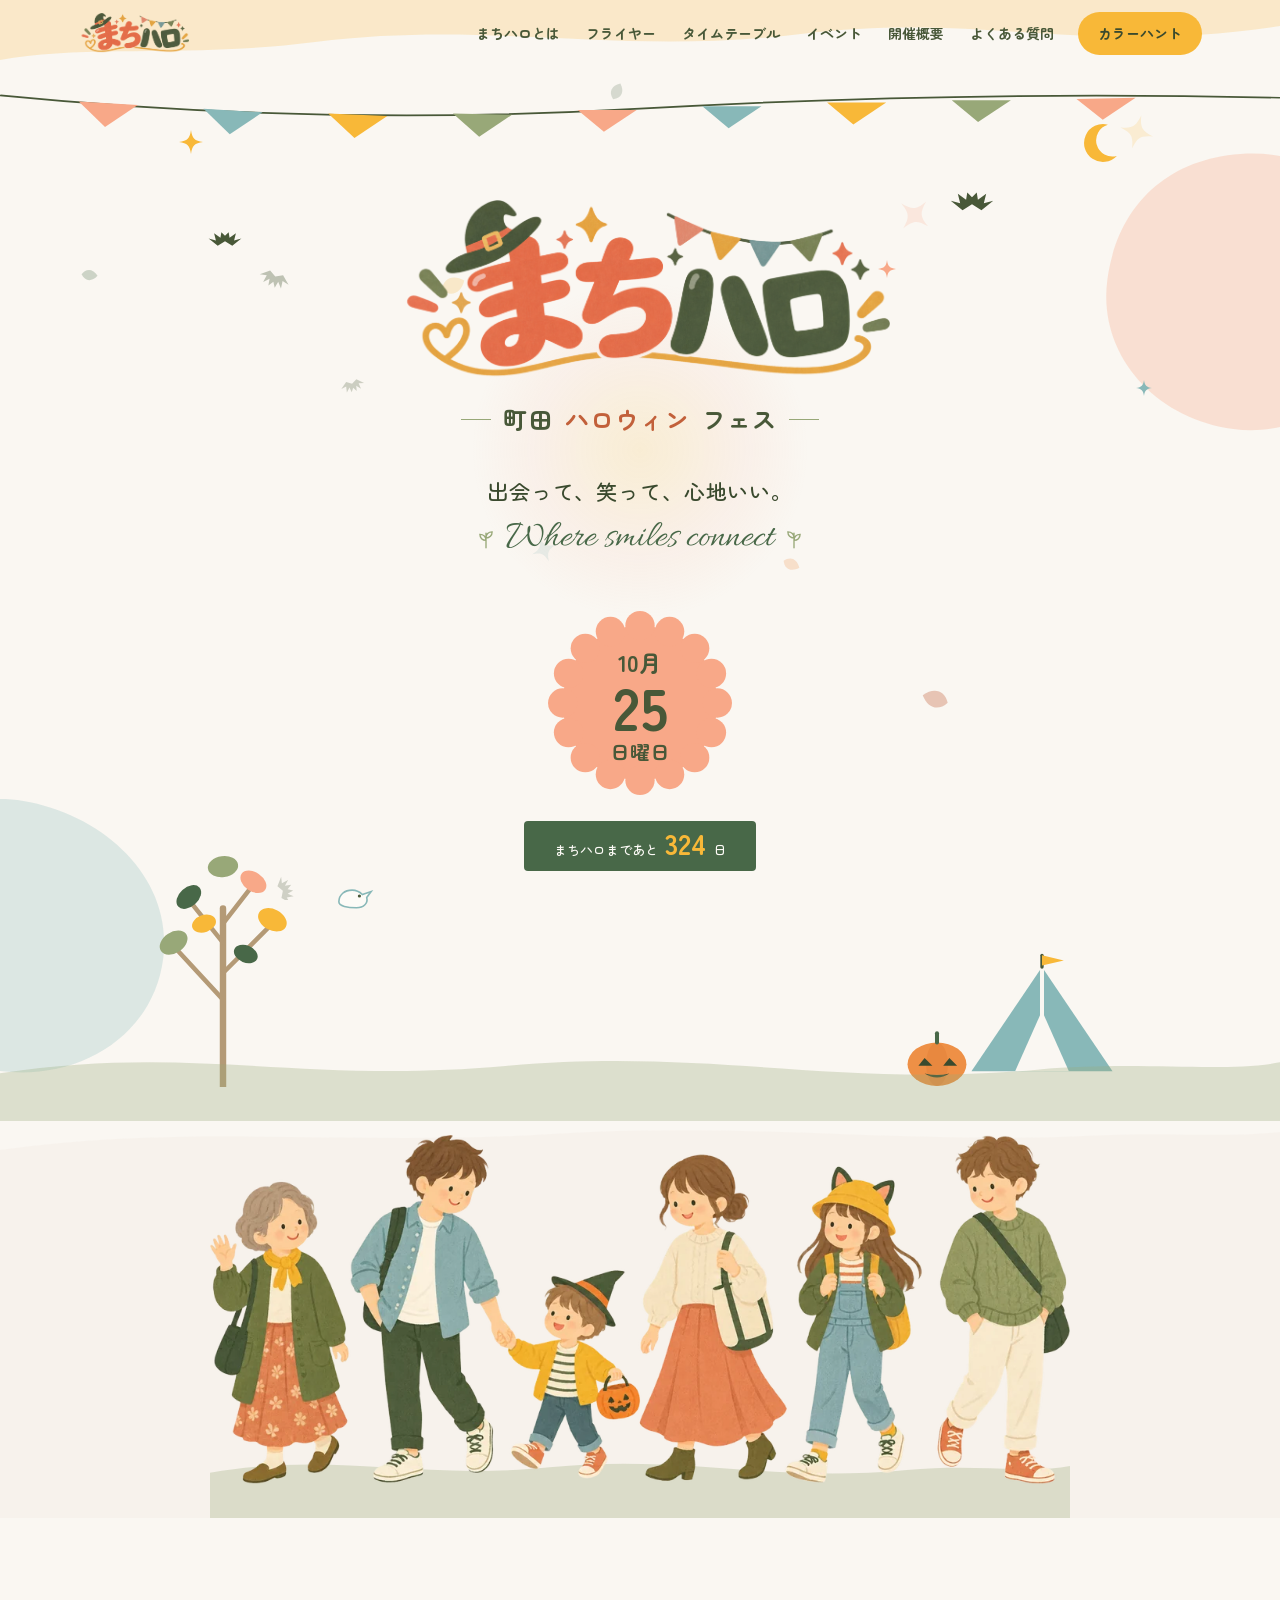
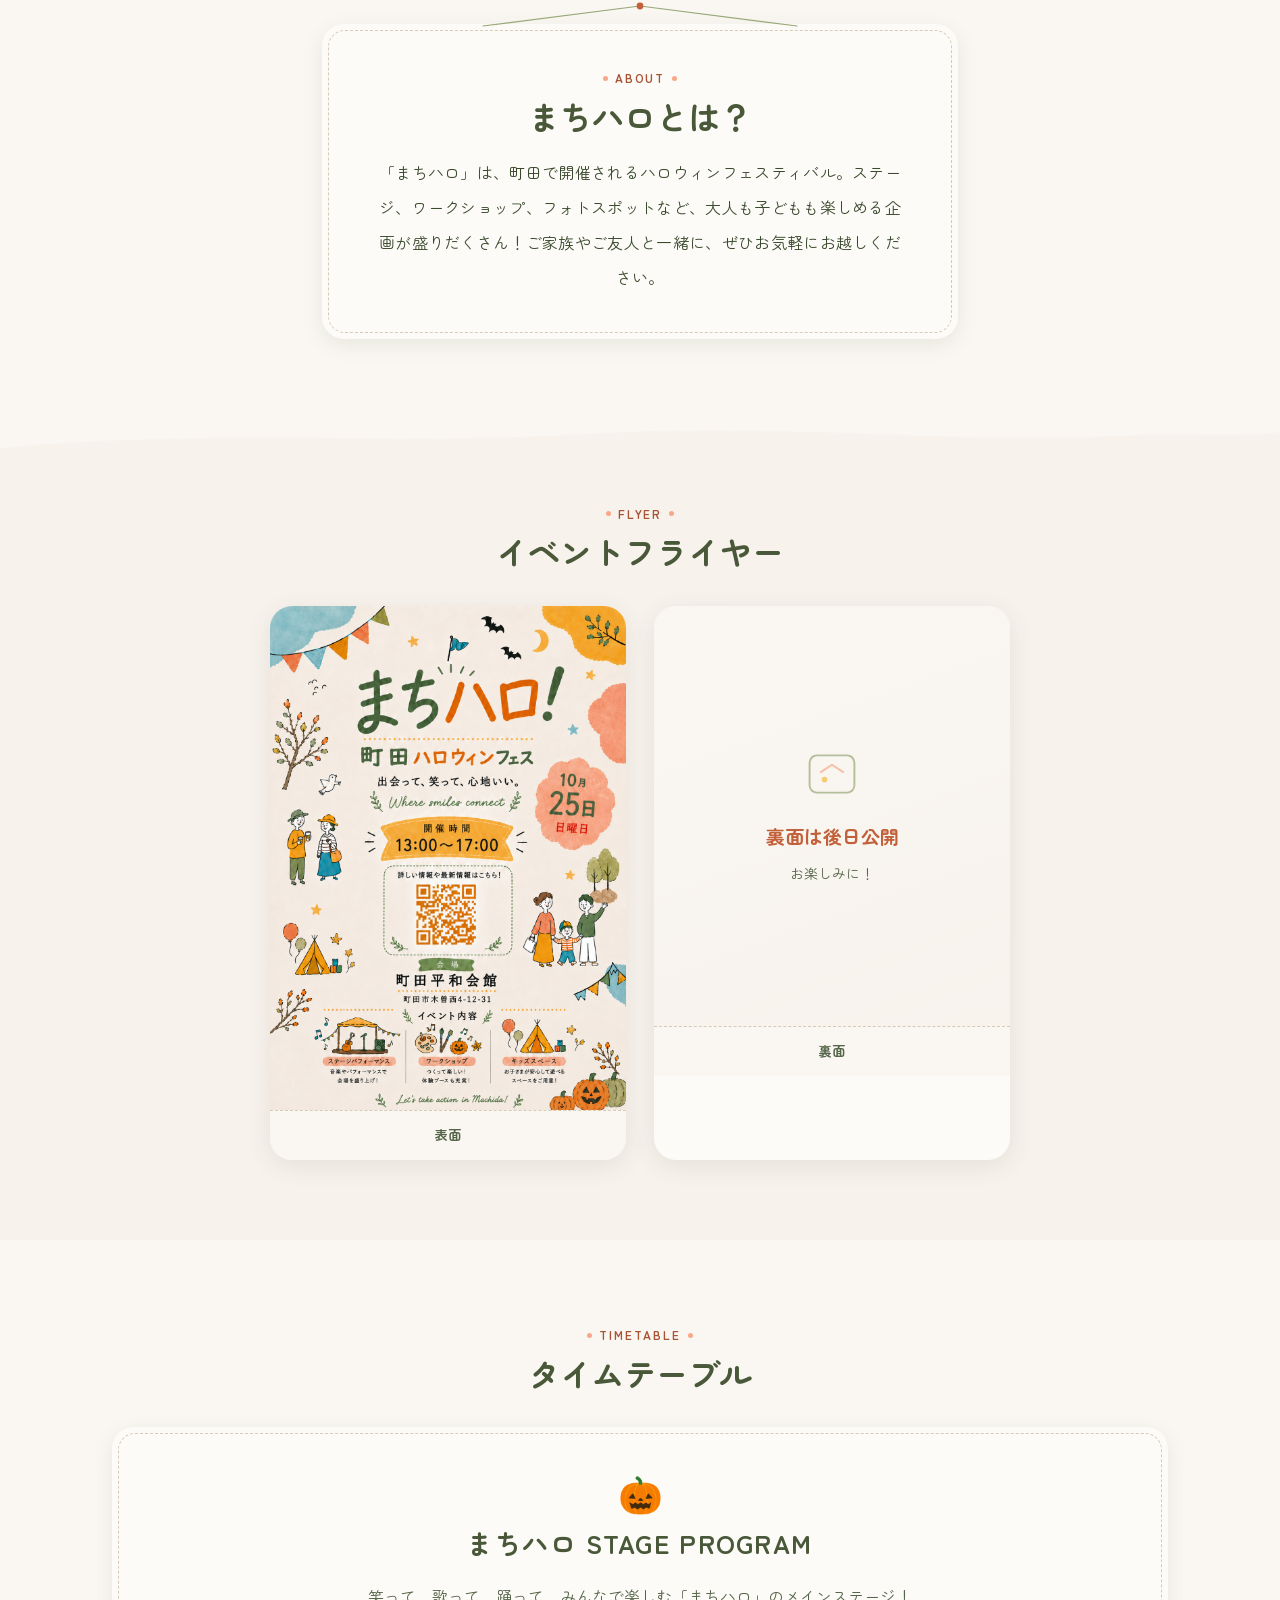
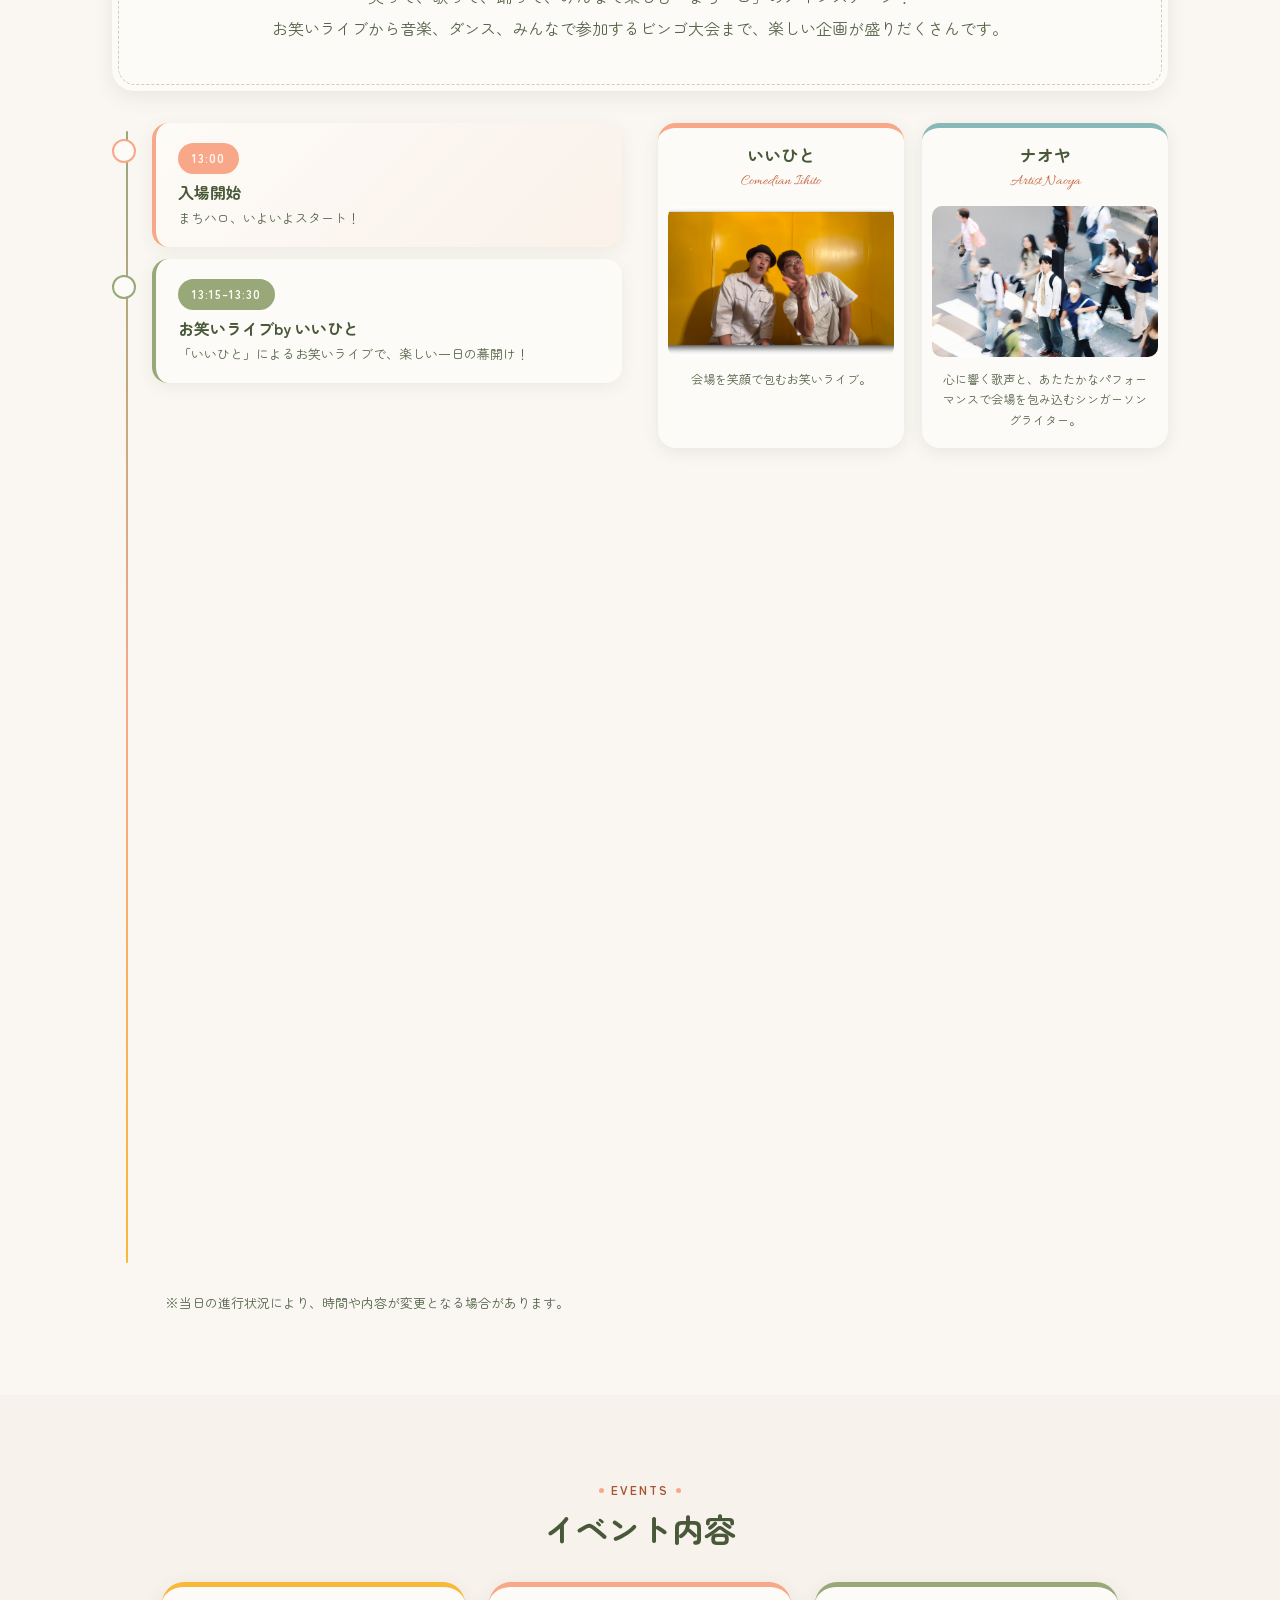
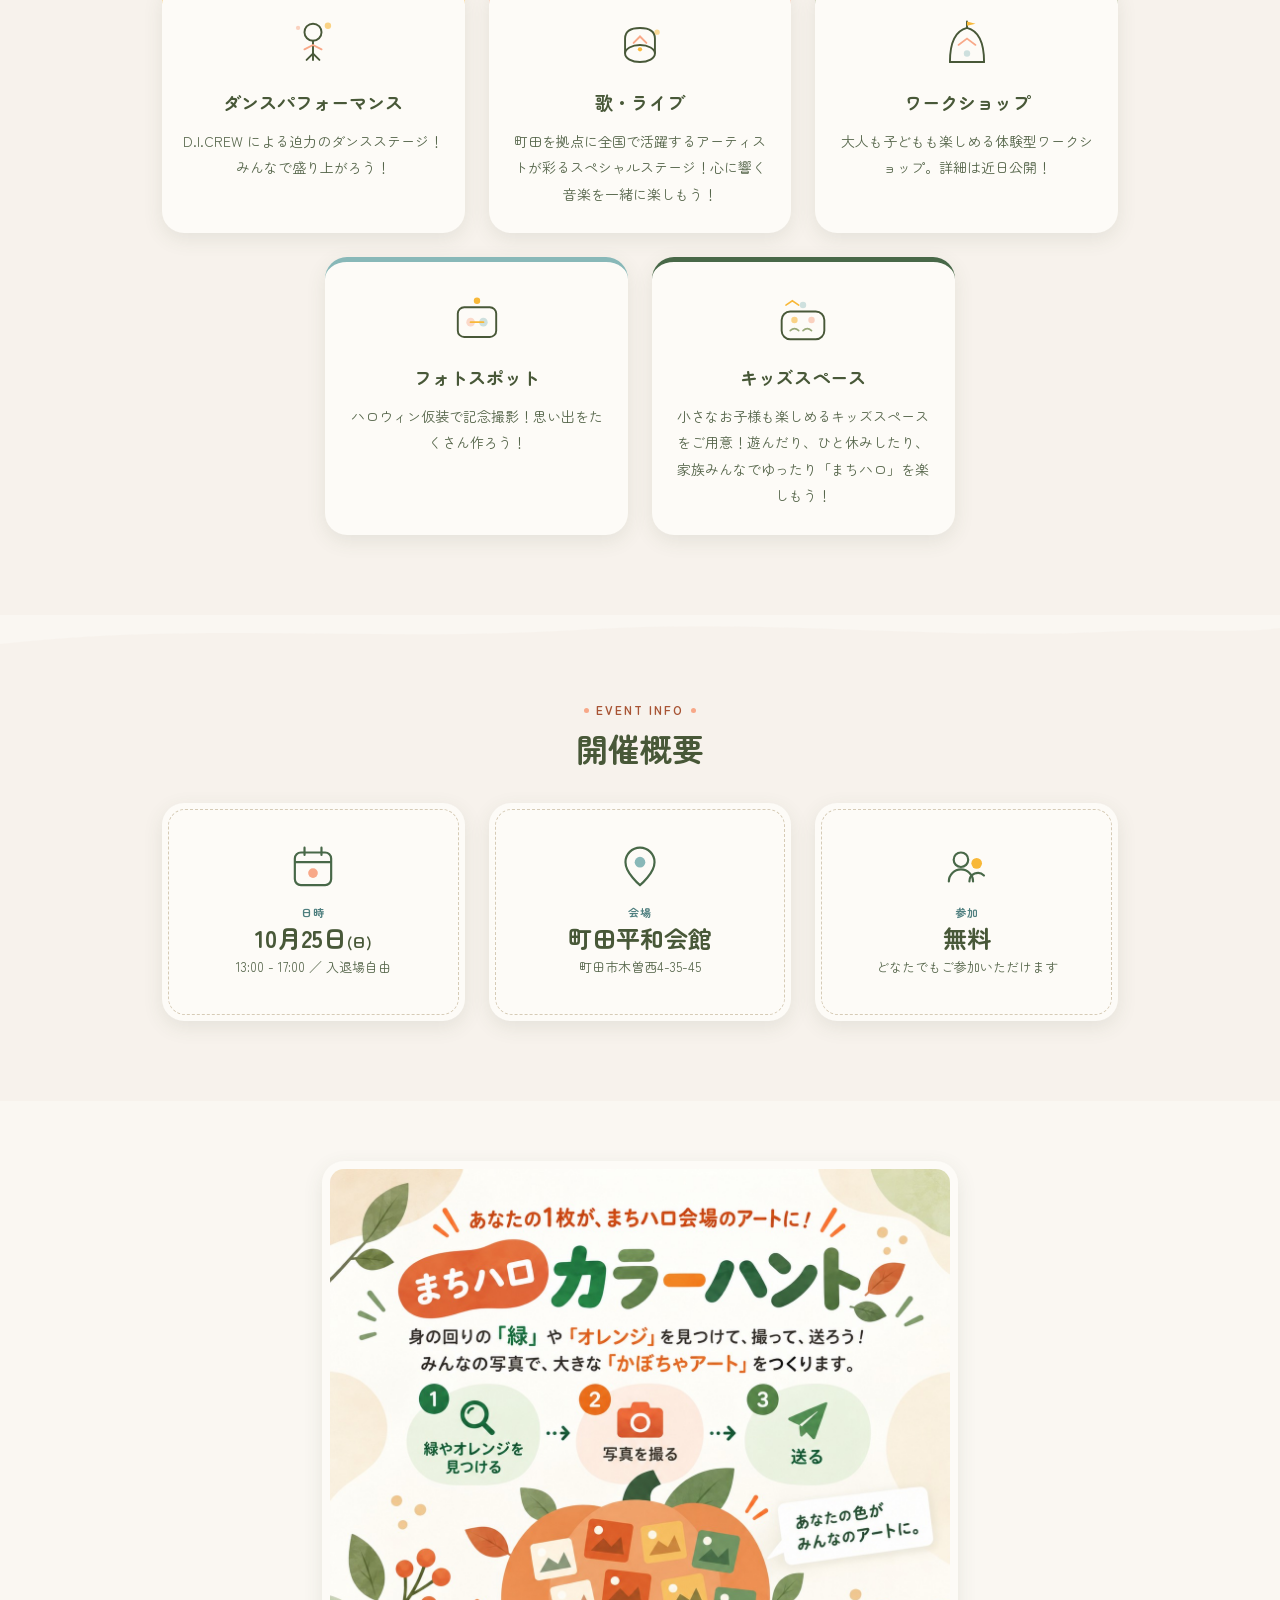
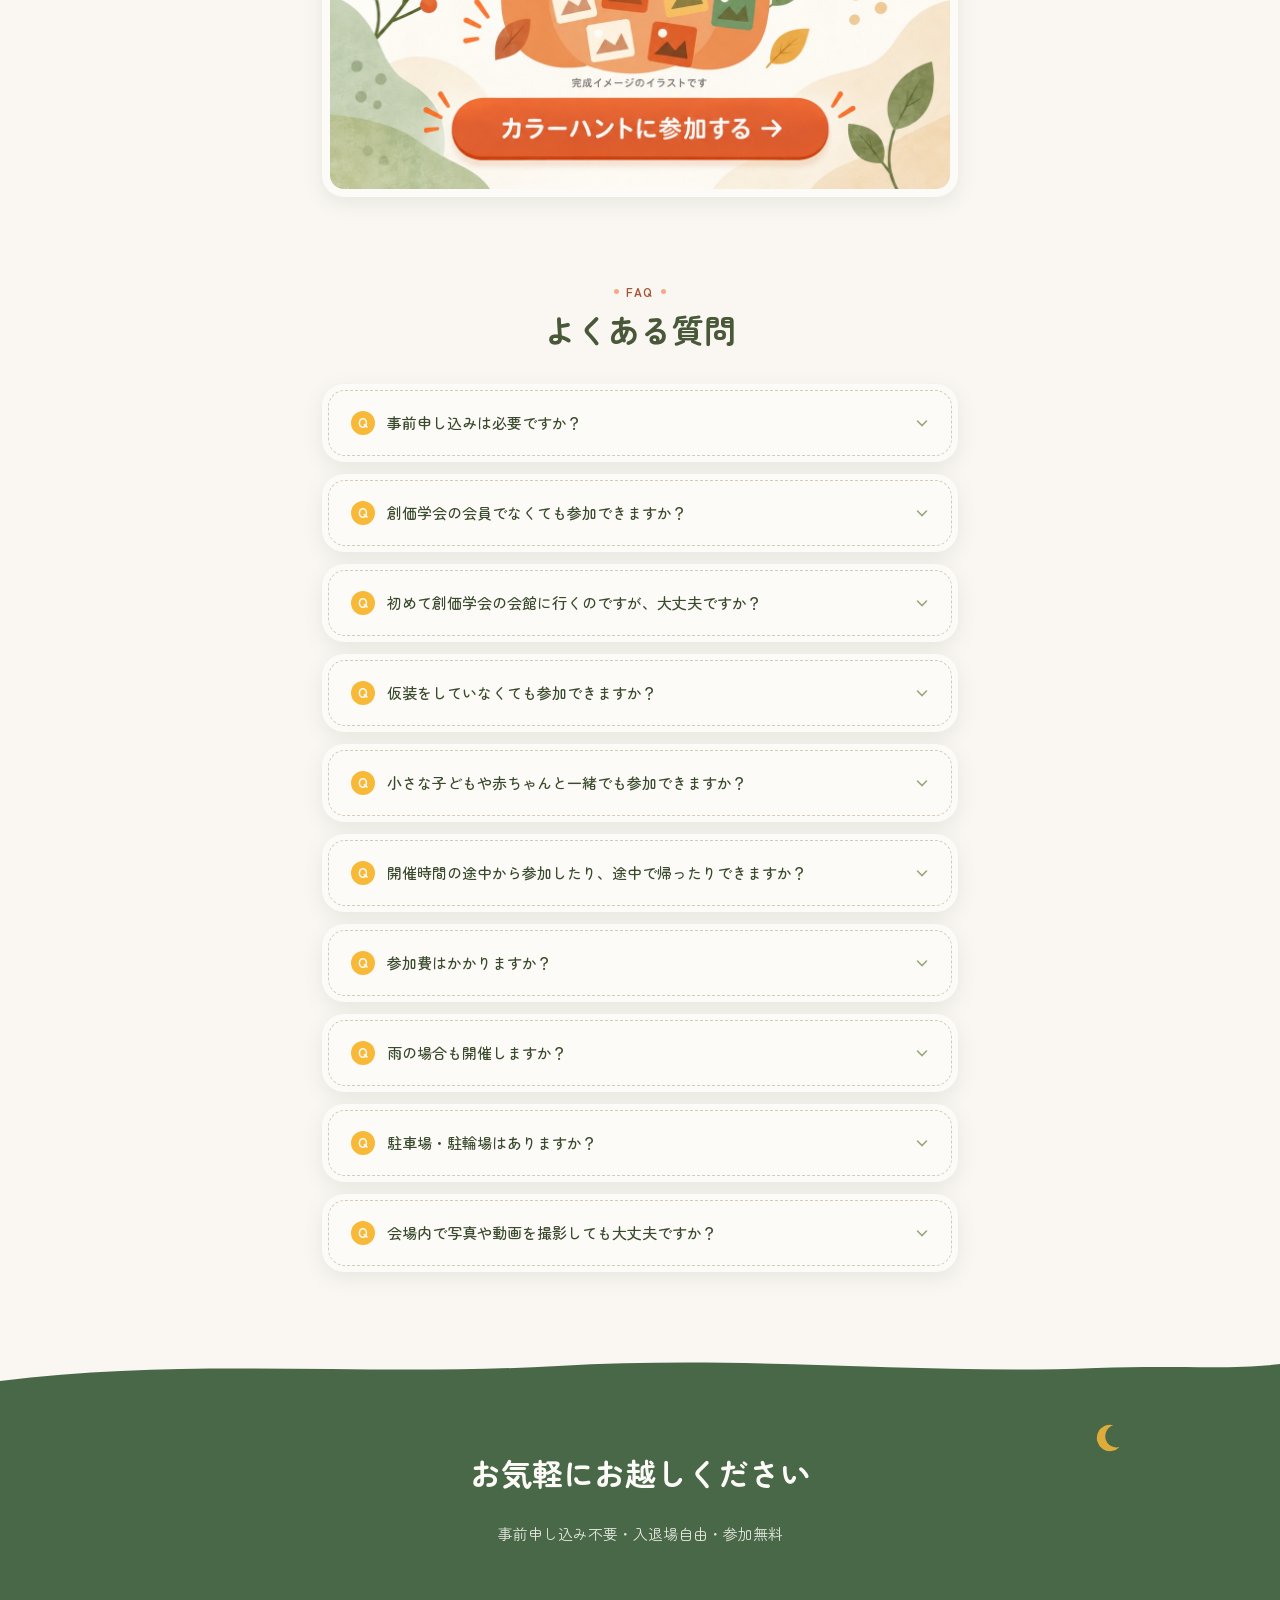
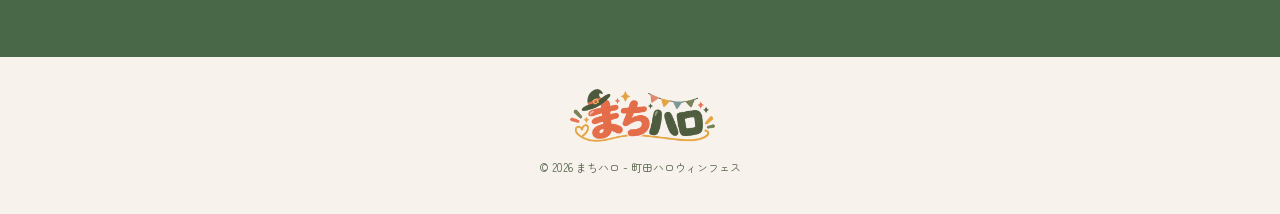
==== index.html @ 783cc2eb "Add files via upload" ====
<!DOCTYPE html>
<html lang="ja">

<head>
    <meta charset="UTF-8">
    <meta name="viewport" content="width=device-width, initial-scale=1.0">
    <title>まちハロ - 町田ハロウィンフェス -</title>
    <meta name="description" content="出会って、笑って、心地いい。Where smiles connect。10月25日(日)開催の町田ハロウィンフェス「まちハロ」公式サイト。">
    <meta name="theme-color" content="#FAF7F2">
    <link rel="preconnect" href="https://fonts.googleapis.com">
    <link rel="preconnect" href="https://fonts.gstatic.com" crossorigin>
    <link href="https://fonts.googleapis.com/css2?family=Zen+Maru+Gothic:wght@400;500;700&family=Allura&display=swap"
        rel="stylesheet">
    <link rel="stylesheet" href="style.css">
</head>

<body class="is-loading">

    <!-- 暖色のにじみ（マウス追従。タッチ端末では非表示） -->
    <div class="bleed" id="bleed" aria-hidden="true"></div>

    <!-- 手描きモチーフが舞う -->
    <canvas id="drift" aria-hidden="true"></canvas>

    <!-- ==================== OPENING ==================== -->
    <div class="opening" id="opening" aria-hidden="true">
        <div class="opening__inner">
            <p class="opening__ja" id="opening-ja">出会って、笑って、心地いい。</p>
            <p class="opening__en" id="opening-en">Where smiles connect</p>
        </div>
    </div>

    <!-- ==================== HEADER ==================== -->
    <header class="header" id="header">
        <div class="header__inner">
            <a href="#hero" class="header__logo" aria-label="まちハロ トップへ">
                <img src="logo.svg" alt="まちハロ" class="header__logo-img" width="1252" height="562">
            </a>

            <nav class="header__nav" id="header-nav" aria-label="メインナビゲーション">
                <a href="#about" class="header__nav-link">まちハロとは</a>
                <a href="#flyer" class="header__nav-link">フライヤー</a>
                <a href="#timetable" class="header__nav-link">タイムテーブル</a>
                <a href="#events" class="header__nav-link">イベント</a>
                <a href="#info" class="header__nav-link">開催概要</a>
                <a href="#faq" class="header__nav-link">よくある質問</a>
                <a href="https://machihalo-color-hunt-2026.netlify.app/" class="header__nav-btn">カラーハント</a>
            </nav>

            <button class="hamburger" id="hamburger" aria-label="メニューを開く" aria-expanded="false"
                aria-controls="header-nav">
                <span></span><span></span><span></span>
            </button>
        </div>
    </header>

    <!-- ==================== HERO ==================== -->
    <section class="hero" id="hero">

        <!-- 有機的な色面 -->
        <svg class="hero__blob hero__blob--top" viewBox="0 0 390 200" preserveAspectRatio="none" aria-hidden="true">
            <path d="M0 0 L390 0 L390 66 C330 96 300 52 244 74 C188 96 150 60 96 82 C58 98 26 84 0 100 Z" fill="#F8B838"
                opacity=".22" />
        </svg>
        <svg class="hero__blob hero__blob--coral" viewBox="0 0 200 200" aria-hidden="true">
            <path d="M104 8 C150 6 190 42 186 92 C182 142 142 176 96 170 C50 164 16 126 22 82 C28 38 58 10 104 8 Z"
                fill="#F8A888" opacity=".30" />
        </svg>
        <svg class="hero__blob hero__blob--blue" viewBox="0 0 220 180" aria-hidden="true">
            <path d="M112 6 C160 14 202 52 196 100 C190 148 144 174 98 168 C52 162 12 124 16 78 C20 32 64 -2 112 6 Z"
                fill="#88B8B8" opacity=".26" />
        </svg>

        <!-- 旗ガーランド -->
        <svg class="hero__bunting" viewBox="0 0 390 46" preserveAspectRatio="none" aria-hidden="true">
            <path d="M0 6 Q98 32 195 17 T390 8" stroke="#485838" stroke-width="1.4" fill="none" />
            <polygon points="24,11 42,14 32,32" fill="#F8A888" />
            <polygon points="62,17 80,20 70,38" fill="#88B8B8" />
            <polygon points="100,21 118,23 108,41" fill="#F8B838" />
            <polygon points="138,21 156,22 146,40" fill="#98A878" />
            <polygon points="176,18 194,18 184,36" fill="#F8A888" />
            <polygon points="214,15 232,15 222,33" fill="#88B8B8" />
            <polygon points="252,12 270,12 260,30" fill="#F8B838" />
            <polygon points="290,10 308,10 298,28" fill="#98A878" />
            <polygon points="328,9 346,8 336,26" fill="#F8A888" />
        </svg>

        <!-- 月・コウモリ・星 -->
        <svg class="deco deco--moon" viewBox="0 0 34 34" aria-hidden="true">
            <path d="M27.23 26.56 A14 14 0 1 1 20.64 3.48 A12 12 0 0 0 27.23 26.56 Z" fill="#F8B838" />
        </svg>
        <svg class="deco deco--bat1" viewBox="0 0 44 20" aria-hidden="true">
            <path d="M22 6 L26 2 L27 8 L34 3 L32 11 L40 9 L30 17 L22 12 L14 17 L4 9 L12 11 L10 3 L17 8 L18 2 Z"
                fill="#485838" />
        </svg>
        <svg class="deco deco--bat2" viewBox="0 0 44 20" aria-hidden="true">
            <path d="M22 6 L26 2 L27 8 L34 3 L32 11 L40 9 L30 17 L22 12 L14 17 L4 9 L12 11 L10 3 L17 8 L18 2 Z"
                fill="#485838" />
        </svg>
        <svg class="deco deco--star1" viewBox="0 0 20 20" aria-hidden="true">
            <path d="M10 0 C11 7 13 9 20 10 C13 11 11 13 10 20 C9 13 7 11 0 10 C7 9 9 7 10 0 Z" fill="#F8B838" />
        </svg>
        <svg class="deco deco--star2" viewBox="0 0 20 20" aria-hidden="true">
            <path d="M10 0 C11 7 13 9 20 10 C13 11 11 13 10 20 C9 13 7 11 0 10 C7 9 9 7 10 0 Z" fill="#F8A888" />
        </svg>
        <svg class="deco deco--star3" viewBox="0 0 20 20" aria-hidden="true">
            <path d="M10 0 C11 7 13 9 20 10 C13 11 11 13 10 20 C9 13 7 11 0 10 C7 9 9 7 10 0 Z" fill="#88B8B8" />
        </svg>

        <!-- 中央のコンテンツ -->
        <div class="hero__content">
            <h1 class="hero__logo">
                <img src="logo.svg" alt="まちハロ" width="1252" height="562">
            </h1>
            <p class="hero__sub"><span class="rule"></span>町田<em>ハロウィン</em>フェス<span class="rule"></span></p>

            <p class="hero__copy">出会って、笑って、心地いい。</p>
            <p class="hero__copy-en">
                <svg class="sprig sprig--l" viewBox="0 0 16 18" aria-hidden="true">
                    <path d="M8 17 L8 5 M8 11 C5 11 3 9 3 6 C6 6 8 8 8 11 Z M8 9 C11 9 13 7 13 4 C10 4 8 6 8 9 Z"
                        stroke="#98A878" stroke-width="1.1" fill="none" stroke-linecap="round" />
                </svg>
                <span>Where smiles connect</span>
                <svg class="sprig sprig--r" viewBox="0 0 16 18" aria-hidden="true">
                    <path d="M8 17 L8 5 M8 11 C11 11 13 9 13 6 C10 6 8 8 8 11 Z M8 9 C5 9 3 7 3 4 C6 4 8 6 8 9 Z"
                        stroke="#98A878" stroke-width="1.1" fill="none" stroke-linecap="round" />
                </svg>
            </p>

            <!-- スカラップの日付バッジ -->
            <div class="datebadge">
                <svg viewBox="0 0 150 150" role="img" aria-label="10月25日 日曜日">
                    <g fill="#F8A888">
                        <circle cx="75" cy="75" r="58" />
                        <circle cx="133.0" cy="75.0" r="11" />
                        <circle cx="128.6" cy="97.2" r="11" />
                        <circle cx="116.0" cy="116.0" r="11" />
                        <circle cx="97.2" cy="128.6" r="11" />
                        <circle cx="75.0" cy="133.0" r="11" />
                        <circle cx="52.8" cy="128.6" r="11" />
                        <circle cx="34.0" cy="116.0" r="11" />
                        <circle cx="21.4" cy="97.2" r="11" />
                        <circle cx="17.0" cy="75.0" r="11" />
                        <circle cx="21.4" cy="52.8" r="11" />
                        <circle cx="34.0" cy="34.0" r="11" />
                        <circle cx="52.8" cy="21.4" r="11" />
                        <circle cx="75.0" cy="17.0" r="11" />
                        <circle cx="97.2" cy="21.4" r="11" />
                        <circle cx="116.0" cy="34.0" r="11" />
                        <circle cx="128.6" cy="52.8" r="11" />
                    </g>
                    <text x="75" y="52" text-anchor="middle" class="db-m">10月</text>
                    <text x="75" y="96" text-anchor="middle" class="db-d">25</text>
                    <text x="75" y="118" text-anchor="middle" class="db-w">日曜日</text>
                </svg>
            </div>

            <p class="countdown">
                <span>まちハロまであと</span>
                <strong id="cd-days">--</strong>
                <span>日</span>
            </p>
        </div>

        <!-- 足元のシーン -->
        <svg class="scene scene--tree" viewBox="0 0 100 150" aria-hidden="true">
            <path d="M50 150 L50 56" stroke="#B49A76" stroke-width="3.4" fill="none" stroke-linecap="round" />
            <path d="M50 104 L26 78 M50 90 L74 66 M50 74 L34 54 M50 64 L64 46" stroke="#B49A76" stroke-width="2.4"
                fill="none" stroke-linecap="round" />
            <ellipse cx="24" cy="74" rx="8" ry="5.5" fill="#98A878" transform="rotate(-34 24 74)" />
            <ellipse cx="76" cy="62" rx="8" ry="5.5" fill="#F8B838" transform="rotate(28 76 62)" />
            <ellipse cx="32" cy="50" rx="7.5" ry="5" fill="#486848" transform="rotate(-42 32 50)" />
            <ellipse cx="66" cy="42" rx="7.5" ry="5" fill="#F8A888" transform="rotate(34 66 42)" />
            <ellipse cx="50" cy="34" rx="8" ry="5.5" fill="#98A878" transform="rotate(-8 50 34)" />
            <ellipse cx="40" cy="64" rx="6.5" ry="4.5" fill="#F8B838" transform="rotate(-20 40 64)" />
            <ellipse cx="62" cy="80" rx="6.5" ry="4.5" fill="#486848" transform="rotate(22 62 80)" />
        </svg>
        <svg class="scene scene--tent" viewBox="0 0 100 80" aria-hidden="true">
            <path d="M50 10 L92 72 L8 72 Z" fill="#88B8B8" />
            <path d="M50 10 L50 72" stroke="#FAF7F2" stroke-width="2.4" />
            <path d="M50 36 L66 72 L34 72 Z" fill="#FAF7F2" />
            <path d="M50 10 L50 3" stroke="#485838" stroke-width="2" stroke-linecap="round" />
            <path d="M50 3 L63 6 L50 9 Z" fill="#F8B838" />
        </svg>
        <svg class="scene scene--pumpkin" viewBox="0 0 46 40" aria-hidden="true">
            <ellipse cx="23" cy="24" rx="19" ry="14" fill="#EE9046" />
            <ellipse cx="23" cy="24" rx="7" ry="14" fill="#E07F35" opacity=".45" />
            <path d="M23 10 v-6" stroke="#486848" stroke-width="2.6" stroke-linecap="round" />
            <path d="M15 20 l5 5 -9 0 Z" fill="#3A4A2E" />
            <path d="M31 20 l5 5 -9 0 Z" fill="#3A4A2E" />
            <path d="M15 30 q8 5 16 0 q-8 2 -16 0 Z" fill="#3A4A2E" />
        </svg>
        <svg class="scene scene--bird" viewBox="0 0 30 20" aria-hidden="true">
            <path d="M4 14 c0-5 4-8 9-8 c3 0 5 1 7 3 l6-2 -3 4 c1 4 -2 7 -7 7 c-6 0 -12 -1 -12 -4 Z" fill="#FDFBF7"
                stroke="#88B8B8" stroke-width="1.1" />
            <circle cx="18" cy="10" r="1.1" fill="#485838" />
        </svg>
        <svg class="ground" viewBox="0 0 390 60" preserveAspectRatio="none" aria-hidden="true">
            <path d="M0 34 C58 18 92 40 154 30 C216 20 254 42 316 32 C348 27 372 34 390 28 L390 60 L0 60 Z"
                fill="#98A878" opacity=".30" />
        </svg>
    </section>

    <!-- ==================== 人物イラストの帯 ==================== -->
    <div class="people">
        <svg class="people__edge" viewBox="0 0 390 30" preserveAspectRatio="none" aria-hidden="true">
            <path d="M0 30 C56 4 108 26 168 14 C228 2 276 24 330 16 C356 12 374 18 390 12 L390 0 L0 0 Z"
                fill="#FAF7F2" />
        </svg>
        <div class="people__inner">
            <svg class="people__ground" viewBox="0 0 390 60" preserveAspectRatio="none" aria-hidden="true">
                <path d="M0 26 C58 10 92 32 154 22 C216 12 254 34 316 24 C348 19 372 27 390 21 L390 60 L0 60 Z"
                    fill="#98A878" opacity=".30" />
            </svg>
            <img class="people__img" src="assets/people-1100.webp"
                srcset="assets/people-560.webp 560w, assets/people-760.webp 760w, assets/people-1100.webp 1100w"
                sizes="(min-width: 1024px) 860px, 100vw" alt="まちハロに集まる人たち" width="1717" height="698">
        </div>
    </div>

    <!-- ==================== ABOUT ==================== -->
    <section class="section about" id="about">
        <div class="wrap wrap--narrow">
            <svg class="tie" viewBox="0 0 330 26" aria-hidden="true">
                <path d="M8 24 L165 4 L322 24" stroke="#98A878" stroke-width="1.2" fill="none" stroke-linecap="round" />
                <circle cx="165" cy="4" r="3.4" fill="#C2603A" />
            </svg>
            <div class="fuda reveal">
                <div class="fuda__in fuda__in--center">
                    <p class="eyebrow"><i></i>ABOUT<i></i></p>
                    <h2 class="sec-title">まちハロとは？</h2>
                    <p class="about__text">
                        「まちハロ」は、町田で開催されるハロウィンフェスティバル。ステージ、ワークショップ、フォトスポットなど、大人も子どもも楽しめる企画が盛りだくさん！ご家族やご友人と一緒に、ぜひお気軽にお越しください。
                    </p>
                </div>
            </div>
        </div>
    </section>

    <!-- ==================== FLYER ==================== -->
    <section class="section flyer" id="flyer">
        <svg class="edge" viewBox="0 0 390 30" preserveAspectRatio="none" aria-hidden="true">
            <path d="M0 30 C64 10 118 28 178 16 C238 4 288 26 340 18 C362 14 378 20 390 14 L390 0 L0 0 Z"
                fill="#FAF7F2" />
        </svg>
        <div class="wrap">
            <div class="sec-head reveal">
                <p class="eyebrow"><i></i>FLYER<i></i></p>
                <h2 class="sec-title">イベントフライヤー</h2>
            </div>

            <div class="flyer-grid">
                <div class="flyer-card reveal" style="--delay:0s" id="flyer-front-card">
                    <img src="assets/flyer-front.JPG" alt="まちハロ フライヤー 表面" width="768" height="1024" loading="lazy">
                    <p class="flyer-label">表面</p>
                </div>
                <div class="flyer-card flyer-card--soon reveal" style="--delay:.12s">
                    <div class="flyer-coming-soon">
                        <svg viewBox="0 0 60 60" aria-hidden="true" class="flyer-coming-icon">
                            <rect x="6" y="10" width="48" height="40" rx="8" fill="none" stroke="var(--sage)"
                                stroke-width="2" />
                            <path d="M18 28 L30 20 L42 28" fill="none" stroke="var(--coral)" stroke-width="2"
                                stroke-linecap="round" stroke-linejoin="round" />
                            <circle cx="22" cy="36" r="3" fill="var(--yellow)" />
                        </svg>
                        <p class="flyer-coming-title">裏面は後日公開</p>
                        <p class="flyer-coming-sub">お楽しみに！</p>
                    </div>
                    <p class="flyer-label">裏面</p>
                </div>
            </div>
        </div>
    </section>

    <!-- ==================== TIMETABLE ==================== -->
    <section class="section timetable" id="timetable">
        <div class="wrap">
            <div class="sec-head reveal">
                <p class="eyebrow"><i></i>TIMETABLE<i></i></p>
                <h2 class="sec-title">タイムテーブル</h2>
            </div>

            <!-- ステージプログラム紹介 -->
            <div class="tt-intro reveal">
                <div class="tt-intro__inner">
                    <p class="tt-intro__emoji">🎃</p>
                    <p class="tt-intro__title">まちハロ STAGE PROGRAM</p>
                    <p class="tt-intro__desc">笑って、歌って、踊って、みんなで楽しむ「まちハロ」のメインステージ！<br>お笑いライブから音楽、ダンス、みんなで参加するビンゴ大会まで、楽しい企画が盛りだくさんです。</p>
                </div>
            </div>

            <!-- 2カラム: タイムライン + アーティストカード -->
            <div class="tt-layout">

                <!-- 左: タイムライン -->
                <div class="tt-left">
                    <div class="tt-timeline">

                        <div class="tt-item tt-item--accent reveal" style="--delay:0s">
                            <div class="tt-dot" aria-hidden="true"></div>
                            <div class="tt-card">
                                <span class="tt-time">13:00</span>
                                <h3 class="tt-name">入場開始</h3>
                                <p class="tt-desc">まちハロ、いよいよスタート！</p>
                            </div>
                        </div>

                        <div class="tt-item reveal" style="--delay:.06s">
                            <div class="tt-dot" aria-hidden="true"></div>
                            <div class="tt-card">
                                <span class="tt-time">13:15–13:30</span>
                                <h3 class="tt-name">お笑いライブ<br class="sp-only">by いいひと</h3>
                                <p class="tt-desc">「いいひと」によるお笑いライブで、楽しい一日の幕開け！</p>
                            </div>
                        </div>

                        <div class="tt-item reveal" style="--delay:.12s">
                            <div class="tt-dot" aria-hidden="true"></div>
                            <div class="tt-card">
                                <span class="tt-time">13:30–13:50</span>
                                <h3 class="tt-name">ライブパフォーマンス<br class="sp-only">by ナオヤ</h3>
                                <p class="tt-desc">町田で活動するアーティスト・ナオヤによるライブパフォーマンスをお楽しみください。</p>
                            </div>
                        </div>

                        <div class="tt-item tt-item--highlight reveal" style="--delay:.18s">
                            <div class="tt-dot" aria-hidden="true"></div>
                            <div class="tt-card">
                                <span class="tt-time">13:50–14:30</span>
                                <h3 class="tt-name">ハロウィン交流ビンゴ大会</h3>
                                <p class="tt-desc">みんなで参加して楽しめる交流ビンゴ！<br>初めて会った人とも、自然と笑顔になれる参加型企画です。</p>
                            </div>
                        </div>

                        <div class="tt-item tt-item--break reveal" style="--delay:.24s">
                            <div class="tt-dot" aria-hidden="true"></div>
                            <div class="tt-card">
                                <span class="tt-time">14:30–15:00</span>
                                <h3 class="tt-name">（休憩）</h3>
                            </div>
                        </div>

                        <div class="tt-item reveal" style="--delay:.30s">
                            <div class="tt-dot" aria-hidden="true"></div>
                            <div class="tt-card">
                                <span class="tt-time">15:00–15:20</span>
                                <h3 class="tt-name">ダンスパフォーマンス<br class="sp-only">by 創価大学 D.I.CREW</h3>
                                <p class="tt-desc">創価大学のダンスチーム「D.I.CREW」が登場！<br>迫力あるダンスパフォーマンスで会場を盛り上げます。</p>
                            </div>
                        </div>

                        <div class="tt-item tt-item--highlight reveal" style="--delay:.36s">
                            <div class="tt-dot" aria-hidden="true"></div>
                            <div class="tt-card">
                                <span class="tt-time">15:30–16:15</span>
                                <h3 class="tt-name">ライブパフォーマンス＆トークライブ<br class="sp-only">by UUMI</h3>
                                <p class="tt-desc">町田を拠点に全国で活躍するアーティスト・宇海によるライブ＆トーク。<br>歌とことばを通して、心がつながるひとときをお届けします。</p>
                            </div>
                        </div>

                        <div class="tt-item tt-item--accent reveal" style="--delay:.42s">
                            <div class="tt-dot" aria-hidden="true"></div>
                            <div class="tt-card">
                                <span class="tt-time">16:15–16:30</span>
                                <h3 class="tt-name">フィナーレ</h3>
                            </div>
                        </div>

                    </div>

                    <p class="tt-note reveal" style="--delay:.48s">※当日の進行状況により、時間や内容が変更となる場合があります。</p>
                </div>

                <!-- 右: アーティストカード 2×2 -->
                <div class="tt-right">
                    <div class="tt-artists">

                        <div class="tt-artist-card tt-artist-card--coral reveal" style="--delay:.1s">
                            <div class="tt-artist-header">
                                <h4 class="tt-artist-name">いいひと</h4>
                                <span class="tt-artist-en">Comedian Iihito</span>
                            </div>
                            <div class="tt-artist-img">
                                <img src="いいひと.jpeg" alt="いいひと" loading="lazy" width="600" height="400">
                            </div>
                            <p class="tt-artist-desc">会場を笑顔で包むお笑いライブ。</p>
                        </div>

                        <div class="tt-artist-card tt-artist-card--blue reveal" style="--delay:.2s">
                            <div class="tt-artist-header">
                                <h4 class="tt-artist-name">ナオヤ</h4>
                                <span class="tt-artist-en">Artist Naoya</span>
                            </div>
                            <div class="tt-artist-img">
                                <img src="ナオヤ.jpeg" alt="ナオヤ" loading="lazy" width="600" height="400">
                            </div>
                            <p class="tt-artist-desc">心に響く歌声と、あたたかなパフォーマンスで会場を包み込むシンガーソングライター。</p>
                        </div>

                        <div class="tt-artist-card tt-artist-card--green reveal" style="--delay:.3s">
                            <div class="tt-artist-header">
                                <h4 class="tt-artist-name">創価大学 D.I.CREW</h4>
                                <span class="tt-artist-en">Dance Team D.I.CREW</span>
                            </div>
                            <div class="tt-artist-img">
                                <img src="DICREW.jpeg" alt="創価大学 D.I.CREW" loading="lazy" width="600" height="400">
                            </div>
                            <p class="tt-artist-desc">迫力のダンスパフォーマンスで会場を盛り上げる。</p>
                        </div>

                        <div class="tt-artist-card tt-artist-card--yellow reveal" style="--delay:.4s">
                            <div class="tt-artist-header">
                                <h4 class="tt-artist-name">UUMI</h4>
                                <span class="tt-artist-en">Artist UUMI</span>
                            </div>
                            <div class="tt-artist-img">
                                <img src="UUMI.jpeg" alt="UUMI（宇海）" loading="lazy" width="600" height="400">
                            </div>
                            <p class="tt-artist-desc">町田を拠点に全国で活躍するアーティスト。透明感ある歌声で会場を優しく包む。</p>
                        </div>

                    </div>
                </div>

            </div>
        </div>
    </section>

    <!-- ==================== EVENTS ==================== -->
    <section class="section events" id="events">
        <div class="wrap">
            <div class="sec-head reveal">
                <p class="eyebrow"><i></i>EVENTS<i></i></p>
                <h2 class="sec-title">イベント内容</h2>
            </div>

            <div class="events-grid">
                <div class="event-card reveal" style="--delay:0s">
                    <div class="event-svg">
                        <svg viewBox="0 0 60 60" aria-hidden="true">
                            <circle cx="30" cy="18" r="8" fill="none" stroke="var(--green)" stroke-width="1.8" />
                            <path d="M30 26 V44" stroke="var(--green)" stroke-width="1.8" stroke-linecap="round" />
                            <path d="M22 34 L30 30 L38 34" stroke="var(--coral)" stroke-width="1.8" fill="none"
                                stroke-linecap="round" />
                            <path d="M24 44 L30 38 L36 44" stroke="var(--green)" stroke-width="1.8" fill="none"
                                stroke-linecap="round" />
                            <circle cx="44" cy="12" r="3" fill="var(--yellow)" opacity=".6" />
                            <circle cx="16" cy="14" r="2" fill="var(--coral)" opacity=".5" />
                        </svg>
                    </div>
                    <h3>ダンスパフォーマンス</h3>
                    <p class="event-desc">D.I.CREW による迫力のダンスステージ！みんなで盛り上がろう！</p>
                </div>

                <div class="event-card reveal" style="--delay:.1s">
                    <div class="event-svg">
                        <svg viewBox="0 0 60 60" aria-hidden="true">
                            <ellipse cx="30" cy="38" rx="14" ry="8" fill="none" stroke="var(--green)"
                                stroke-width="1.8" />
                            <path d="M16 38 V24 Q16 14 30 14 Q44 14 44 24 V38" fill="none" stroke="var(--green)"
                                stroke-width="1.8" />
                            <path d="M24 28 L30 22 L36 28" fill="none" stroke="var(--coral)" stroke-width="1.8"
                                stroke-linecap="round" />
                            <circle cx="30" cy="34" r="2" fill="var(--yellow)" />
                            <circle cx="46" cy="18" r="2.5" fill="var(--yellow)" opacity=".5" />
                        </svg>
                    </div>
                    <h3>歌・ライブ</h3>
                    <p class="event-desc">町田を拠点に全国で活躍するアーティストが彩るスペシャルステージ！心に響く音楽を一緒に楽しもう！</p>
                </div>

                <div class="event-card reveal" style="--delay:.2s">
                    <div class="event-svg">
                        <svg viewBox="0 0 60 60" aria-hidden="true">
                            <path d="M14 46 Q14 18 30 14 Q46 18 46 46" fill="none" stroke="var(--green)"
                                stroke-width="1.8" stroke-linecap="round" />
                            <path d="M14 46 L46 46" stroke="var(--green)" stroke-width="1.8" stroke-linecap="round" />
                            <path d="M30 14 L30 8" stroke="var(--green)" stroke-width="1.8" stroke-linecap="round" />
                            <path d="M30 8 L38 10 L30 12 Z" fill="var(--yellow)" />
                            <path d="M22 30 L30 24 L38 30" fill="none" stroke="var(--coral)" stroke-width="1.5"
                                stroke-linecap="round" />
                            <circle cx="30" cy="38" r="3" fill="var(--blue)" opacity=".4" />
                        </svg>
                    </div>
                    <h3>ワークショップ</h3>
                    <p class="event-desc">大人も子どもも楽しめる体験型ワークショップ。詳細は近日公開！</p>
                </div>

                <div class="event-card reveal" style="--delay:.3s">
                    <div class="event-svg">
                        <svg viewBox="0 0 60 60" aria-hidden="true">
                            <rect x="12" y="18" width="36" height="28" rx="6" fill="none" stroke="var(--green)"
                                stroke-width="1.8" />
                            <circle cx="24" cy="32" r="4" fill="var(--coral)" opacity=".4" />
                            <circle cx="36" cy="32" r="4" fill="var(--blue)" opacity=".4" />
                            <path d="M24 32 L36 32" stroke="var(--yellow)" stroke-width="1.8" stroke-linecap="round" />
                            <circle cx="30" cy="12" r="3" fill="var(--yellow)" />
                        </svg>
                    </div>
                    <h3>フォトスポット</h3>
                    <p class="event-desc">ハロウィン仮装で記念撮影！思い出をたくさん作ろう！</p>
                </div>

                <div class="event-card reveal" style="--delay:.4s">
                    <div class="event-svg">
                        <svg viewBox="0 0 60 60" aria-hidden="true">
                            <rect x="10" y="22" width="40" height="26" rx="8" fill="none" stroke="var(--green)"
                                stroke-width="1.8" />
                            <circle cx="22" cy="30" r="3" fill="var(--yellow)" opacity=".6" />
                            <circle cx="38" cy="30" r="3" fill="var(--coral)" opacity=".5" />
                            <path d="M18 40 Q22 36 26 40" stroke="var(--sage)" stroke-width="1.5" fill="none"
                                stroke-linecap="round" />
                            <path d="M30 40 Q34 36 38 40" stroke="var(--sage)" stroke-width="1.5" fill="none"
                                stroke-linecap="round" />
                            <circle cx="30" cy="16" r="3" fill="var(--blue)" opacity=".4" />
                            <path d="M14 16 L20 12 L26 16" fill="none" stroke="var(--yellow)" stroke-width="1.5"
                                stroke-linecap="round" />
                        </svg>
                    </div>
                    <h3>キッズスペース</h3>
                    <p class="event-desc">小さなお子様も楽しめるキッズスペースをご用意！遊んだり、ひと休みしたり、家族みんなでゆったり「まちハロ」を楽しもう！</p>
                </div>
            </div>
        </div>
    </section>

    <!-- ==================== 開催概要 ==================== -->
    <section class="section info" id="info">
        <svg class="edge" viewBox="0 0 390 30" preserveAspectRatio="none" aria-hidden="true">
            <path d="M0 30 C60 8 116 28 176 16 C236 4 284 26 336 18 C360 14 376 20 390 14 L390 0 L0 0 Z"
                fill="#FAF7F2" />
        </svg>
        <div class="wrap">
            <div class="sec-head reveal">
                <p class="eyebrow"><i></i>EVENT INFO<i></i></p>
                <h2 class="sec-title">開催概要</h2>
            </div>

            <ul class="info__list">
                <li class="fuda fuda--tilt-a reveal" style="--delay:0s">
                    <div class="fuda__in fuda__in--row">
                        <svg class="ico" viewBox="0 0 38 38" aria-hidden="true">
                            <rect x="4" y="7" width="30" height="27" rx="5" fill="none" stroke="#486848"
                                stroke-width="1.8" />
                            <path d="M4 15 H34" stroke="#486848" stroke-width="1.8" />
                            <path d="M12 3 V9 M26 3 V9" stroke="#486848" stroke-width="1.8" stroke-linecap="round" />
                            <circle cx="19" cy="24" r="4" fill="#F8A888" />
                        </svg>
                        <div>
                            <p class="info__label">日時</p>
                            <p class="info__value">10月25日<small>(日)</small></p>
                            <p class="info__note">13:00 - 17:00 ／ 入退場自由</p>
                        </div>
                    </div>
                </li>
                <li class="fuda fuda--tilt-b reveal" style="--delay:.1s">
                    <div class="fuda__in fuda__in--row">
                        <svg class="ico" viewBox="0 0 38 38" aria-hidden="true">
                            <path d="M19 34 C19 34 7 24 7 15 A12 12 0 0 1 31 15 C31 24 19 34 19 34 Z" fill="none"
                                stroke="#486848" stroke-width="1.8" />
                            <circle cx="19" cy="15" r="4.4" fill="#88B8B8" />
                        </svg>
                        <div>
                            <p class="info__label">会場</p>
                            <p class="info__value">町田平和会館</p>
                            <p class="info__note">町田市木曽西4-35-45</p>
                        </div>
                    </div>
                </li>
                <li class="fuda fuda--tilt-c reveal" style="--delay:.2s">
                    <div class="fuda__in fuda__in--row">
                        <svg class="ico" viewBox="0 0 38 38" aria-hidden="true">
                            <circle cx="14" cy="13" r="6" fill="none" stroke="#486848" stroke-width="1.8" />
                            <path d="M4 31 a10 10 0 0 1 20 0" fill="none" stroke="#486848" stroke-width="1.8"
                                stroke-linecap="round" />
                            <circle cx="27" cy="16" r="4.4" fill="#F8B838" />
                            <path d="M21 31 a7 7 0 0 1 12-5" fill="none" stroke="#486848" stroke-width="1.8"
                                stroke-linecap="round" />
                        </svg>
                        <div>
                            <p class="info__label">参加</p>
                            <p class="info__value">無料</p>
                            <p class="info__note">どなたでもご参加いただけます</p>
                        </div>
                    </div>
                </li>
            </ul>
        </div>
    </section>

    <!-- ==================== カラーハント (Middle) ==================== -->
    <div class="ch-section-mid">
        <div class="wrap wrap--narrow">
            <a href="https://machihalo-color-hunt-2026.netlify.app/" class="ch-banner reveal">
                <img src="assets/color-hunt (1).jpg" alt="カラーハント スタンプラリー"
                    style="width: 100%; height: auto; border-radius: 14px; display: block;" loading="lazy">
            </a>
        </div>
    </div>

    <!-- ==================== FAQ ==================== -->
    <section class="section faq" id="faq">
        <div class="wrap wrap--narrow">
            <div class="sec-head reveal">
                <p class="eyebrow"><i></i>FAQ<i></i></p>
                <h2 class="sec-title">よくある質問</h2>
            </div>

            <div class="faq__list">

                <details class="fuda reveal" style="--delay:.1s">
                    <summary class="fuda__in fuda__in--q">
                        <span class="q">Q</span>
                        <span class="faq__text">事前申し込みは必要ですか？</span>
                        <svg class="chev" viewBox="0 0 14 14" aria-hidden="true">
                            <path d="M2.5 5 L7 9.5 L11.5 5" stroke="#98A878" stroke-width="1.6" fill="none"
                                stroke-linecap="round" />
                        </svg>
                    </summary>
                    <div class="faq__answer"><span class="a">A</span>
                        <p>町田エリアにお住まいの方や、町田エリアのメンバーと一緒に来られるご友人・ご家族は、事前申し込み不要です。開催時間内のお好きな時間にお越しください。<br><br>町田エリア外の創価学会員の方や、その方を通じて参加される場合は、事前登録が必要となります。詳しくは、お誘いした方または地域の担当者へご確認ください。
                        </p>
                    </div>
                </details>

                <details class="fuda reveal" style="--delay:0s">
                    <summary class="fuda__in fuda__in--q">
                        <span class="q">Q</span>
                        <span class="faq__text">創価学会の会員でなくても参加できますか？</span>
                        <svg class="chev" viewBox="0 0 14 14" aria-hidden="true">
                            <path d="M2.5 5 L7 9.5 L11.5 5" stroke="#98A878" stroke-width="1.6" fill="none"
                                stroke-linecap="round" />
                        </svg>
                    </summary>
                    <div class="faq__answer"><span class="a">A</span>
                        <p>はい。地域の皆さま、ご友人、ご家族など、創価学会員でない方もご参加いただけます。初めての方もお気軽にお越しください。</p>
                    </div>
                </details>

                <details class="fuda reveal" style="--delay:.2s">
                    <summary class="fuda__in fuda__in--q">
                        <span class="q">Q</span>
                        <span class="faq__text">初めて創価学会の会館に行くのですが、大丈夫ですか？</span>
                        <svg class="chev" viewBox="0 0 14 14" aria-hidden="true">
                            <path d="M2.5 5 L7 9.5 L11.5 5" stroke="#98A878" stroke-width="1.6" fill="none"
                                stroke-linecap="round" />
                        </svg>
                    </summary>
                    <div class="faq__answer"><span class="a">A</span>
                        <p>もちろんです。「まちハロ」は、地域の皆さまに楽しんでいただくオープンイベントです。初めての方も安心してお越しください。会場ではスタッフがご案内します。</p>
                    </div>
                </details>

                <details class="fuda reveal" style="--delay:.3s">
                    <summary class="fuda__in fuda__in--q">
                        <span class="q">Q</span>
                        <span class="faq__text">仮装をしていなくても参加できますか？</span>
                        <svg class="chev" viewBox="0 0 14 14" aria-hidden="true">
                            <path d="M2.5 5 L7 9.5 L11.5 5" stroke="#98A878" stroke-width="1.6" fill="none"
                                stroke-linecap="round" />
                        </svg>
                    </summary>
                    <div class="faq__answer"><span class="a">A</span>
                        <p>もちろんです。仮装なしでも大歓迎です。普段の服装で気軽にお越しください。仮装してハロウィン気分を楽しみたい方もぜひどうぞ！</p>
                    </div>
                </details>

                <details class="fuda reveal" style="--delay:.4s">
                    <summary class="fuda__in fuda__in--q">
                        <span class="q">Q</span>
                        <span class="faq__text">小さな子どもや赤ちゃんと一緒でも参加できますか？</span>
                        <svg class="chev" viewBox="0 0 14 14" aria-hidden="true">
                            <path d="M2.5 5 L7 9.5 L11.5 5" stroke="#98A878" stroke-width="1.6" fill="none"
                                stroke-linecap="round" />
                        </svg>
                    </summary>
                    <div class="faq__answer"><span class="a">A</span>
                        <p>はい。お子さまと一緒に楽しめるキッズスペースをご用意しています。授乳スペースもありますので、小さなお子さま連れの方も安心してお越しください。</p>
                    </div>
                </details>

                <details class="fuda reveal" style="--delay:.5s">
                    <summary class="fuda__in fuda__in--q">
                        <span class="q">Q</span>
                        <span class="faq__text">開催時間の途中から参加したり、途中で帰ったりできますか？</span>
                        <svg class="chev" viewBox="0 0 14 14" aria-hidden="true">
                            <path d="M2.5 5 L7 9.5 L11.5 5" stroke="#98A878" stroke-width="1.6" fill="none"
                                stroke-linecap="round" />
                        </svg>
                    </summary>
                    <div class="faq__answer"><span class="a">A</span>
                        <p>はい。入退場は自由です。13:00〜17:00の開催時間内であれば、お好きな時間にご来場いただけます。</p>
                    </div>
                </details>

                <details class="fuda reveal" style="--delay:.6s">
                    <summary class="fuda__in fuda__in--q">
                        <span class="q">Q</span>
                        <span class="faq__text">参加費はかかりますか？</span>
                        <svg class="chev" viewBox="0 0 14 14" aria-hidden="true">
                            <path d="M2.5 5 L7 9.5 L11.5 5" stroke="#98A878" stroke-width="1.6" fill="none"
                                stroke-linecap="round" />
                        </svg>
                    </summary>
                    <div class="faq__answer"><span class="a">A</span>
                        <p>いいえ。参加費は無料です。</p>
                    </div>
                </details>

                <details class="fuda reveal" style="--delay:.7s">
                    <summary class="fuda__in fuda__in--q">
                        <span class="q">Q</span>
                        <span class="faq__text">雨の場合も開催しますか？</span>
                        <svg class="chev" viewBox="0 0 14 14" aria-hidden="true">
                            <path d="M2.5 5 L7 9.5 L11.5 5" stroke="#98A878" stroke-width="1.6" fill="none"
                                stroke-linecap="round" />
                        </svg>
                    </summary>
                    <div class="faq__answer"><span class="a">A</span>
                        <p>会館内で開催するイベントのため、雨天でも開催予定です。荒天等により開催内容を変更する場合は、本サイトでお知らせします。</p>
                    </div>
                </details>

                <details class="fuda reveal" style="--delay:.8s">
                    <summary class="fuda__in fuda__in--q">
                        <span class="q">Q</span>
                        <span class="faq__text">駐車場・駐輪場はありますか？</span>
                        <svg class="chev" viewBox="0 0 14 14" aria-hidden="true">
                            <path d="M2.5 5 L7 9.5 L11.5 5" stroke="#98A878" stroke-width="1.6" fill="none"
                                stroke-linecap="round" />
                        </svg>
                    </summary>
                    <div class="faq__answer"><span class="a">A</span>
                        <p>駐車場・駐輪場をご用意しておりますが、台数に限りがあります。満車の場合は周辺のコインパーキング等をご利用ください。できるだけ公共交通機関のご利用にもご協力をお願いいたします。</p>
                    </div>
                </details>

                <details class="fuda reveal" style="--delay:.9s">
                    <summary class="fuda__in fuda__in--q">
                        <span class="q">Q</span>
                        <span class="faq__text">会場内で写真や動画を撮影しても大丈夫ですか？</span>
                        <svg class="chev" viewBox="0 0 14 14" aria-hidden="true">
                            <path d="M2.5 5 L7 9.5 L11.5 5" stroke="#98A878" stroke-width="1.6" fill="none"
                                stroke-linecap="round" />
                        </svg>
                    </summary>
                    <div class="faq__answer"><span class="a">A</span>
                        <p>会場内にはフォトスポットをご用意しています。写真・動画の撮影はフォトスポット内のみ可能です。フォトスポット以外の会場内での撮影は、他の来場者のプライバシー保護のためご遠慮ください。
                        </p>
                    </div>
                </details>
            </div>
        </div>
    </section>

    <!-- ==================== CTA ==================== -->
    <section class="cta" id="form">
        <svg class="edge" viewBox="0 0 390 30" preserveAspectRatio="none" aria-hidden="true">
            <path d="M0 30 C58 6 110 26 170 15 C230 4 280 24 334 17 C358 14 376 19 390 13 L390 0 L0 0 Z"
                fill="#FAF7F2" />
        </svg>
        <svg class="deco deco--moon-cta" viewBox="0 0 34 34" aria-hidden="true">
            <path d="M27.23 26.56 A14 14 0 1 1 20.64 3.48 A12 12 0 0 0 27.23 26.56 Z" fill="#F8B838" opacity=".85" />
        </svg>
        <div class="wrap wrap--narrow cta__inner reveal">
            <h2 class="cta__title">お気軽にお越しください</h2>
            <p class="cta__text">事前申し込み不要・入退場自由・参加無料</p>
        </div>
    </section>

    <!-- ==================== FOOTER ==================== -->
    <footer class="footer">
        <img src="logo.svg" alt="まちハロ" class="footer__logo" width="1252" height="562">
        <p class="footer__copy">&copy; 2026 まちハロ - 町田ハロウィンフェス</p>
    </footer>

    <script src="script.js"></script>
</body>

</html>
---- style.css ----
@charset "UTF-8";
/* ============================================================
   まちハロ - 町田ハロウィンフェス
   ポスター継承型（案1）
   配色はポスターからの実測値。濃紺・紫はポスターに存在しないため使わない。
   ============================================================ */

:root {
    /* 地色 */
    --paper:      #FAF7F2;
    --paper-2:    #F7F2EC;
    --card:       #FDFBF7;

    /* 深緑（見出し・面の主色） */
    --green:      #485838;
    --green-2:    #486848;
    --ink:        #3A4A2E;   /* 本文 */
    --ink-soft:   #55654A;   /* 補助テキスト 5.9:1 */

    /* コーラル：面と文字でサイズごとに濃度を変える */
    --coral:      #F8A888;   /* 面・装飾 */
    --coral-mid:  #C2603A;   /* 19px以上の見出し 3.9:1 */
    --coral-deep: #A85434;   /* 12px前後のラベル 4.9:1 */

    --blue:       #88B8B8;
    --blue-ink:   #4F7F7F;
    --yellow:     #F8B838;
    --sage:       #98A878;
    --dash:       #D6CBB6;

    --font: 'Zen Maru Gothic', 'Hiragino Maru Gothic ProN', 'Hiragino Sans', sans-serif;
    --font-script: Allura, cursive;

    --ease: cubic-bezier(.16, 1, .3, 1);
    --header-h: 68px;
}

*, *::before, *::after { margin: 0; padding: 0; box-sizing: border-box; }

html { scroll-behavior: smooth; scroll-padding-top: var(--header-h); }

body {
    font-family: var(--font);
    background: var(--paper);
    color: var(--ink);
    line-height: 1.9;
    overflow-x: hidden;
    -webkit-font-smoothing: antialiased;
}
body.is-loading { overflow: hidden; }

a { color: var(--coral-mid); text-decoration: none; }
a:hover { color: #A34E2E; }
img, svg { display: block; max-width: 100%; }
ul { list-style: none; }

:focus-visible { outline: 2px solid var(--green-2); outline-offset: 3px; border-radius: 4px; }

.wrap { width: 100%; max-width: 1000px; margin-inline: auto; padding-inline: 22px; }
.wrap--narrow { max-width: 680px; }

/* ---------- 共通パーツ ---------- */
.eyebrow {
    display: flex; align-items: center; justify-content: center; gap: 7px;
    font-size: 12px; font-weight: 700; letter-spacing: .16em;
    color: var(--coral-deep); margin-bottom: 4px;
}
.eyebrow i { width: 5px; height: 5px; border-radius: 50%; background: var(--coral); }

.sec-title { font-size: 25px; font-weight: 700; color: var(--green); line-height: 1.4; }
.sec-head { text-align: center; margin-bottom: 22px; }

/* 札 */
.fuda {
    background: var(--card);
    border-radius: 22px;
    padding: 6px;
    box-shadow: 0 6px 20px rgba(72, 88, 56, .10);
}
.fuda__in { border: 1.5px dashed var(--dash); border-radius: 17px; padding: 26px 20px; }
.fuda__in--center { text-align: center; }
.fuda__in--row { display: flex; align-items: center; gap: 16px; padding: 20px 18px; }
.fuda--tilt-a { transform: rotate(-1deg); }
.fuda--tilt-b { transform: rotate(.8deg); }
.fuda--tilt-c { transform: rotate(-.6deg); }

.section { position: relative; padding: 46px 0 44px; overflow: hidden; }

/* セクション境界の波 */
.edge { position: absolute; top: -1px; left: 0; width: 100%; height: 30px; }

.btn {
    display: inline-flex; align-items: center; gap: 10px;
    min-height: 48px; padding: 13px 30px;
    background: var(--yellow); color: var(--ink);
    border-radius: 999px; font-size: 15px; font-weight: 700;
    transition: transform .3s var(--ease), box-shadow .3s var(--ease);
}
.btn:hover { color: var(--ink); transform: translateY(-2px); box-shadow: 0 8px 20px rgba(72, 88, 56, .22); }
.btn svg { width: 17px; height: 17px; }

/* ---------- 背景の演出 ---------- */
#drift { position: fixed; inset: 0; z-index: 0; pointer-events: none; }
.bleed {
    position: fixed; width: 340px; height: 340px; border-radius: 50%;
    background: radial-gradient(circle, rgba(248, 184, 56, .16) 0%, rgba(248, 168, 136, .08) 45%, transparent 70%);
    pointer-events: none; z-index: 0; opacity: 0;
    transition: opacity .5s;
}
body:not(.is-loading) .bleed { opacity: 1; }
@media (hover: none) { .bleed { display: none; } }

/* ---------- オープニング ---------- */
.opening {
    position: fixed; inset: 0; z-index: 999;
    background: var(--paper);
    display: flex; align-items: center; justify-content: center;
    transition: opacity .8s var(--ease), visibility .8s;
}
.opening.is-done { opacity: 0; visibility: hidden; }
.opening__inner { text-align: center; padding-inline: 24px; }
.opening__ja, .opening__en {
    opacity: 0; transform: translateY(14px);
    transition: opacity 1s var(--ease), transform 1s var(--ease);
}
.opening__ja { font-size: 18px; font-weight: 700; color: var(--green); letter-spacing: .06em; }
.opening__en { font-family: var(--font-script); font-size: 30px; color: var(--green-2); margin-top: 10px; transition-delay: .55s; }
.opening__ja.is-active, .opening__en.is-active { opacity: 1; transform: translateY(0); }

/* ---------- ヘッダー ---------- */
.header {
    position: fixed; top: 0; left: 0; width: 100%; z-index: 100;
    padding: 12px 0;
    transition: background .35s, box-shadow .35s, padding .35s;
}
.header.is-scrolled {
    background: rgba(250, 247, 242, .9);
    backdrop-filter: blur(14px); -webkit-backdrop-filter: blur(14px);
    box-shadow: 0 1px 14px rgba(72, 88, 56, .08);
    padding: 8px 0;
}
.header__inner {
    max-width: 1160px; margin-inline: auto; padding-inline: 18px;
    display: flex; align-items: center; justify-content: space-between; gap: 16px;
}
.header__logo { display: block; }
.header__logo-img { width: auto; height: 40px; transition: transform .35s var(--ease); }
.header__logo:hover .header__logo-img { transform: scale(1.04); }

.header__nav { display: flex; align-items: center; gap: 26px; }
.header__nav-link {
    position: relative; font-size: 14px; font-weight: 700; color: var(--green);
    padding: 6px 2px;
}
.header__nav-link::after {
    content: ''; position: absolute; left: 0; bottom: 0; width: 0; height: 2px;
    background: var(--coral); border-radius: 2px; transition: width .3s var(--ease);
}
.header__nav-link:hover { color: var(--coral-mid); }
.header__nav-link:hover::after { width: 100%; }
.header__nav-btn {
    display: inline-flex; align-items: center; min-height: 40px;
    background: var(--yellow); color: var(--ink);
    padding: 8px 20px; border-radius: 999px; font-size: 14px; font-weight: 700;
    transition: transform .3s var(--ease), box-shadow .3s;
}
.header__nav-btn:hover { color: var(--ink); transform: translateY(-2px); box-shadow: 0 6px 16px rgba(72, 88, 56, .2); }

.hamburger {
    display: none; width: 44px; height: 44px; padding: 0 9px;
    background: none; border: none; cursor: pointer;
    flex-direction: column; justify-content: center; gap: 5px;
}
.hamburger span { display: block; height: 2px; background: var(--green); border-radius: 2px; transition: .3s var(--ease); }
.hamburger.is-open span:nth-child(1) { transform: translateY(7px) rotate(45deg); }
.hamburger.is-open span:nth-child(2) { opacity: 0; }
.hamburger.is-open span:nth-child(3) { transform: translateY(-7px) rotate(-45deg); }

/* ---------- ヒーロー ---------- */
.hero {
    position: relative; overflow: hidden;
    padding: 108px 20px 216px;
    text-align: center;
}
.hero__content { position: relative; z-index: 5; }

.hero__blob { position: absolute; pointer-events: none; }
.hero__blob--top   { top: -40px; left: 0; width: 100%; height: 200px; }
.hero__blob--coral { top: 118px; right: -66px; width: 200px; height: 200px; }
.hero__blob--blue  { bottom: 20px; left: -78px; width: 220px; height: 180px; }

.hero__bunting { position: absolute; top: 58px; left: 0; width: 100%; height: 46px; }

.deco { position: absolute; pointer-events: none; }
.deco--moon  { top: 122px; right: 26px; width: 34px; height: 34px; }
.deco--bat1  { top: 168px; right: 74px; width: 40px; height: 18px; }
.deco--bat2  { top: 158px; left: 34px;  width: 30px; height: 14px; }
.deco--star1 { top: 140px; left: 30px;  width: 18px; height: 18px; }
.deco--star2 { top: 196px; right: 40px; width: 13px; height: 13px; }
.deco--star3 { top: 300px; right: 22px; width: 12px; height: 12px; }

.hero__logo { line-height: 0; }
.hero__logo img { width: min(330px, 86%); height: auto; margin-inline: auto; }

.hero__sub {
    display: flex; align-items: center; justify-content: center; gap: 9px;
    font-size: 19px; font-weight: 700; color: var(--green);
    letter-spacing: .04em; margin-top: 12px;
}
.hero__sub em { font-style: normal; color: var(--coral-mid); }
.hero__sub .rule { display: block; width: 22px; height: 1px; background: var(--sage); }

.hero__copy { font-size: 17px; font-weight: 500; letter-spacing: .04em; margin-top: 26px; }
.hero__copy-en {
    display: flex; align-items: center; justify-content: center; gap: 10px;
    font-family: var(--font-script); font-size: 27px; color: var(--green-2); line-height: 1.4;
}
.sprig { width: 16px; height: 18px; flex-shrink: 0; }

.datebadge { margin-top: 30px; display: flex; justify-content: center; }
.datebadge svg { width: 150px; height: 150px; }
.db-m, .db-d, .db-w { font-family: var(--font); font-weight: 700; fill: var(--green); }
.db-m { font-size: 17px; }
.db-d { font-size: 44px; }
.db-w { font-size: 15px; }

.countdown {
    display: inline-flex; align-items: baseline; gap: 7px;
    margin-top: 18px; padding: 7px 26px; border-radius: 4px;
    background: var(--green-2); color: var(--card); font-size: 12px; font-weight: 500;
}
.countdown strong { font-size: 25px; font-weight: 700; line-height: 1; color: var(--yellow); }

/* 足元のシーン */
.scene { position: absolute; pointer-events: none; }
.scene--tree    { bottom: 22px; left: -16px; width: 104px; height: 156px; }
.scene--tent    { bottom: 24px; right: 4px;  width: 92px;  height: 74px; }
.scene--pumpkin { bottom: 20px; right: 96px; width: 44px;  height: 38px; }
.scene--bird    { bottom: 104px; left: 96px; width: 30px;  height: 20px; }
.ground { position: absolute; bottom: 0; left: 0; width: 100%; height: 60px; }

/* ---------- 人物の帯 ---------- */
.people { position: relative; background: var(--paper-2); padding: 10px 0 24px; overflow: hidden; }
.people__edge { position: absolute; top: -1px; left: 0; width: 100%; height: 30px; }
.people__inner { position: relative; }
.people__ground { position: absolute; bottom: -24px; left: 0; width: 100%; height: 60px; }
.people__img { position: relative; width: 100%; height: auto; }

/* ---------- ABOUT ---------- */
.about { background: var(--paper); }
.tie { width: 100%; max-width: 330px; height: 26px; margin: 0 auto -4px; }
.about__text { font-size: 14px; line-height: 2.1; letter-spacing: .02em; margin-top: 16px; text-wrap: pretty; }

/* ---------- 開催概要 ---------- */
.info { background: var(--paper-2); }
.info__list { display: flex; flex-direction: column; gap: 16px; }
.ico { width: 38px; height: 38px; flex-shrink: 0; }
.info__label { font-size: 11px; font-weight: 700; color: var(--blue-ink); letter-spacing: .1em; }
.info__value { font-size: 21px; font-weight: 700; color: var(--green); line-height: 1.35; }
.info__value small { font-size: 14px; }
.info__note { font-size: 12px; color: var(--ink-soft); }

/* ---------- FLYER ---------- */
.flyer { background: var(--paper-2); }
.flyer-grid {
    display: grid; grid-template-columns: repeat(auto-fit, minmax(250px, 1fr));
    gap: 20px; max-width: 640px; margin-inline: auto;
}
.flyer-card {
    background: var(--card); border-radius: 22px; overflow: hidden;
    box-shadow: 0 6px 24px rgba(72, 88, 56, .10);
    transition: transform .3s var(--ease), box-shadow .3s var(--ease);
    cursor: pointer;
}
.flyer-card:hover { transform: translateY(-4px); box-shadow: 0 12px 36px rgba(72, 88, 56, .16); }
.flyer-card img { width: 100%; height: auto; display: block; }
.flyer-label {
    padding: 12px 16px; text-align: center;
    font-size: 13px; font-weight: 700; color: var(--ink-soft);
    background: var(--paper); border-top: 1.5px dashed var(--dash);
}
.flyer-card--soon { cursor: default; }
.flyer-card--soon:hover { transform: none; box-shadow: 0 6px 24px rgba(72, 88, 56, .10); }
.flyer-coming-soon {
    display: flex; flex-direction: column; align-items: center; justify-content: center;
    padding: 56px 24px; min-height: 320px;
    background: linear-gradient(160deg, var(--paper) 0%, var(--paper-2) 100%);
}
.flyer-coming-icon { width: 56px; height: 56px; margin-bottom: 16px; opacity: .7; }
.flyer-coming-title {
    font-size: 17px; font-weight: 700; color: var(--coral-mid);
    margin-bottom: 6px;
}
.flyer-coming-sub { font-size: 13px; color: var(--ink-soft); }

/* ---------- TIMETABLE ---------- */
.timetable { background: var(--paper); }

/* sp-only 改行制御 */
.sp-only { display: none; }

/* イントロ */
.tt-intro {
    background: var(--card); border-radius: 22px; padding: 6px;
    box-shadow: 0 6px 20px rgba(72, 88, 56, .10);
    margin-bottom: 32px;
}
.tt-intro__inner {
    border: 1.5px dashed var(--dash); border-radius: 17px;
    padding: 30px 24px; text-align: center;
}
.tt-intro__emoji { font-size: 36px; line-height: 1; margin-bottom: 8px; }
.tt-intro__title {
    font-size: 20px; font-weight: 700; color: var(--green);
    letter-spacing: .06em; margin-bottom: 12px;
}
.tt-intro__desc {
    font-size: 14px; line-height: 2; color: var(--ink-soft);
}

/* 2カラムレイアウト */
.tt-layout {
    display: flex; flex-direction: column; gap: 32px;
}

/* タイムライン */
.tt-timeline {
    position: relative;
    padding-left: 32px;
}
/* 縦線 */
.tt-timeline::before {
    content: '';
    position: absolute; left: 11px; top: 8px; bottom: 8px;
    width: 2px;
    background: linear-gradient(to bottom, var(--sage), var(--coral), var(--yellow));
    border-radius: 2px;
}

/* 各アイテム */
.tt-item {
    position: relative;
    padding-bottom: 16px;
}
.tt-item:last-child { padding-bottom: 0; }

/* ドット */
.tt-dot {
    position: absolute; left: -32px; top: 16px;
    width: 22px; height: 22px; border-radius: 50%;
    background: var(--card);
    border: 2.5px solid var(--sage);
    z-index: 2;
    transition: transform .3s var(--ease), border-color .3s;
}
.tt-item:hover .tt-dot {
    transform: scale(1.2);
    border-color: var(--coral);
}

/* カード */
.tt-card {
    background: var(--card); border-radius: 16px; padding: 16px 18px;
    box-shadow: 0 4px 16px rgba(72, 88, 56, .08);
    border-left: 4px solid var(--sage);
    transition: transform .3s var(--ease), box-shadow .3s var(--ease);
}
.tt-item:hover .tt-card {
    transform: translateY(-2px);
    box-shadow: 0 8px 28px rgba(72, 88, 56, .14);
}

/* 時間 */
.tt-time {
    display: inline-block;
    font-size: 12px; font-weight: 700; letter-spacing: .08em;
    color: var(--card); background: var(--sage);
    padding: 3px 12px; border-radius: 999px;
    margin-bottom: 6px;
}

/* プログラム名 */
.tt-name {
    font-size: 15px; font-weight: 700; color: var(--green);
    line-height: 1.5; margin-bottom: 2px;
}

/* 説明 */
.tt-desc {
    font-size: 12px; line-height: 1.8; color: var(--ink-soft);
}

/* ハイライト（ビンゴ・メインライブ） */
.tt-item--highlight .tt-card {
    border-left-color: var(--yellow);
    background: linear-gradient(135deg, var(--card) 0%, rgba(248, 184, 56, .06) 100%);
}
.tt-item--highlight .tt-time { background: var(--yellow); color: var(--ink); }
.tt-item--highlight .tt-dot { border-color: var(--yellow); }

/* アクセント（入場開始・フィナーレ） */
.tt-item--accent .tt-card {
    border-left-color: var(--coral);
    background: linear-gradient(135deg, var(--card) 0%, rgba(248, 168, 136, .08) 100%);
}
.tt-item--accent .tt-time { background: var(--coral); }
.tt-item--accent .tt-dot { border-color: var(--coral); }

/* 休憩 */
.tt-item--break .tt-card {
    border-left-color: var(--dash);
    background: var(--paper-2);
    box-shadow: none;
    border-left-style: dashed;
}
.tt-item--break .tt-time {
    background: var(--paper-2); color: var(--ink-soft);
    border: 1.5px dashed var(--dash);
}
.tt-item--break .tt-dot { border-color: var(--dash); background: var(--paper-2); }
.tt-item--break .tt-name { color: var(--ink-soft); font-weight: 500; }

/* 注意書き */
.tt-note {
    text-align: center; font-size: 12px; color: var(--ink-soft);
    margin-top: 20px; line-height: 1.8;
}

/* アーティストカードグリッド */
.tt-artists {
    display: grid; grid-template-columns: 1fr 1fr;
    gap: 16px;
}

/* アーティストカード */
.tt-artist-card {
    background: var(--card); border-radius: 18px;
    overflow: hidden;
    box-shadow: 0 4px 16px rgba(72, 88, 56, .10);
    transition: transform .3s var(--ease), box-shadow .3s var(--ease);
    border-top: 5px solid var(--sage);
}
.tt-artist-card:hover {
    transform: translateY(-4px);
    box-shadow: 0 10px 30px rgba(72, 88, 56, .16);
}

/* カラーバリエーション */
.tt-artist-card--coral  { border-top-color: var(--coral); }
.tt-artist-card--blue   { border-top-color: var(--blue); }
.tt-artist-card--green  { border-top-color: var(--green-2); }
.tt-artist-card--yellow { border-top-color: var(--yellow); }

/* ヘッダー */
.tt-artist-header {
    padding: 14px 14px 8px; text-align: center;
}
.tt-artist-name {
    font-size: 16px; font-weight: 700; color: var(--green);
    line-height: 1.3; margin-bottom: 2px;
}
.tt-artist-en {
    font-family: var(--font-script); font-size: 14px;
    color: var(--coral-mid); display: block;
}

/* 写真 */
.tt-artist-img {
    padding: 0 10px; border-radius: 12px; overflow: hidden;
}
.tt-artist-img img {
    width: 100%; height: auto; display: block;
    border-radius: 10px;
    aspect-ratio: 3 / 2; object-fit: cover;
    transition: transform .4s var(--ease);
}
.tt-artist-card:hover .tt-artist-img img {
    transform: scale(1.04);
}

/* 説明文 */
.tt-artist-desc {
    font-size: 12px; line-height: 1.7; color: var(--ink-soft);
    padding: 10px 14px 16px; text-align: center;
}

/* ---------- EVENTS ---------- */
.events { background: var(--paper-2); }
.events-grid {
    display: flex; flex-wrap: wrap; justify-content: center;
    gap: 18px;
}
.event-card { width: 100%; max-width: 320px; }
.event-card {
    background: var(--card); border-radius: 22px; padding: 6px;
    box-shadow: 0 6px 20px rgba(72, 88, 56, .10);
    text-align: center;
    transition: transform .3s var(--ease), box-shadow .3s var(--ease);
}
.event-card:hover { transform: translateY(-4px); box-shadow: 0 12px 36px rgba(72, 88, 56, .16); }
.event-card:nth-child(1) { border-top: 5px solid var(--yellow); }
.event-card:nth-child(2) { border-top: 5px solid var(--coral); }
.event-card:nth-child(3) { border-top: 5px solid var(--sage); }
.event-card:nth-child(4) { border-top: 5px solid var(--blue); }
.event-card:nth-child(5) { border-top: 5px solid var(--green-2); }
.event-svg {
    display: flex; justify-content: center; padding: 20px 0 8px;
}
.event-svg svg { width: 56px; height: 56px; }
.event-card h3 {
    font-size: 16px; font-weight: 700; color: var(--green);
    margin-bottom: 8px;
}
.event-desc {
    font-size: 13px; line-height: 1.9; color: var(--ink-soft);
    padding: 0 14px 20px;
}

/* ---------- カラーハント バナー ---------- */
.ch-section-top {
    background: var(--paper);
    padding: 40px 0 0;
    position: relative;
    z-index: 10;
}
.ch-section-mid {
    background: var(--paper);
    padding: 46px 0 0;
    position: relative;
    z-index: 10;
}

.ch-banner {
    display: block;
    background: var(--card);
    border-radius: 22px;
    padding: 8px;
    box-shadow: 0 6px 20px rgba(72, 88, 56, .10);
    transition: transform .3s var(--ease), box-shadow .3s var(--ease);
    text-decoration: none;
    color: inherit;
    position: relative;
    overflow: hidden;
}
.ch-banner:hover {
    transform: translateY(-4px);
    box-shadow: 0 12px 32px rgba(72, 88, 56, .16);
    color: inherit;
}
.ch-banner__in {
    border: 2px dashed var(--coral);
    border-radius: 17px;
    padding: 28px 20px;
    background: linear-gradient(135deg, rgba(253, 251, 247, 0) 0%, rgba(248, 168, 136, 0.08) 100%);
    display: flex;
    flex-direction: column;
    align-items: center;
    text-align: center;
    position: relative;
    overflow: hidden;
}
.ch-banner__catch {
    font-size: 13px;
    font-weight: 700;
    color: var(--coral-mid);
    letter-spacing: .08em;
    margin-bottom: 6px;
    position: relative; z-index: 2;
}
.ch-banner__title {
    font-size: 28px;
    font-weight: 700;
    color: var(--green);
    letter-spacing: .08em;
    margin-bottom: 12px;
    position: relative; z-index: 2;
    line-height: 1.2;
}
.ch-banner__title small {
    font-size: 16px;
    margin-left: 6px;
}
.ch-banner__desc {
    font-size: 14px;
    line-height: 1.7;
    color: var(--ink);
    margin-bottom: 22px;
    position: relative; z-index: 2;
    font-weight: 500;
}
.ch-banner__btn {
    pointer-events: none;
    position: relative; z-index: 2;
}
.ch-banner__btn svg {
    width: 18px; height: 18px;
}
.ch-banner__deco {
    position: absolute;
    inset: 0;
    pointer-events: none;
}
.ch-dot {
    position: absolute;
    border-radius: 50%;
    opacity: 0.15;
}
.ch-dot--red { width: 140px; height: 140px; background: #FF7E7E; top: -40px; left: -40px; }
.ch-dot--blue { width: 100px; height: 100px; background: var(--blue); bottom: -20px; right: 10%; }
.ch-dot--yellow { width: 80px; height: 80px; background: var(--yellow); top: 20px; right: -20px; }

/* ---------- FAQ ---------- */
.faq { background: var(--paper); }
.faq__list { display: flex; flex-direction: column; gap: 12px; }
.faq details { }
.faq summary {
    display: flex; align-items: center; gap: 12px; padding: 16px;
    cursor: pointer; list-style: none; min-height: 56px;
}
.faq summary::-webkit-details-marker { display: none; }
.q, .a {
    width: 24px; height: 24px; border-radius: 50%; flex-shrink: 0;
    display: flex; align-items: center; justify-content: center;
    font-size: 13px; font-weight: 700; color: var(--card);
}
.q { background: var(--yellow); }
.a { background: #DCEBEB; color: var(--blue-ink); }
.faq__text { flex: 1; font-size: 14px; font-weight: 500; text-align: left; line-height: 1.6; }
.chev { width: 14px; height: 14px; flex-shrink: 0; transition: transform .3s var(--ease); }
.faq details[open] .chev { transform: rotate(180deg); }
.faq__answer {
    display: flex; gap: 12px; margin: 0 6px 6px;
    padding: 4px 16px 20px;
}
.faq__answer p { font-size: 13px; line-height: 1.95; }

/* ---------- CTA ---------- */
.cta { position: relative; background: var(--green-2); padding: 46px 0 48px; overflow: hidden; text-align: center; }
.cta__inner { position: relative; }
.deco--moon-cta { top: 52px; right: 30px; width: 22px; height: 22px; }
.cta__title { font-size: 23px; font-weight: 700; color: var(--card); margin-top: 18px; }
.cta__text { font-size: 13px; line-height: 2; color: rgba(253, 251, 247, .86); margin: 12px 0 24px; text-wrap: pretty; }

/* ---------- フッター ---------- */
.footer {
    background: var(--paper-2); padding: 32px 24px 36px;
    display: flex; flex-direction: column; align-items: center; gap: 14px;
}
.footer__logo { width: auto; height: 44px; }
.footer__copy { font-size: 11px; color: var(--ink-soft); }

/* ---------- ライトボックス ---------- */
.lightbox-overlay {
    display: none; position: fixed; inset: 0; z-index: 999;
    background: rgba(58, 74, 46, .88); backdrop-filter: blur(10px);
    align-items: center; justify-content: center; padding: 24px;
    opacity: 0; transition: opacity .35s var(--ease);
}
.lightbox-overlay.is-open { display: flex; opacity: 1; }
.lightbox-inner { position: relative; max-width: 90vw; max-height: 90vh; }
.lightbox-inner img {
    max-width: 90vw; max-height: 88vh;
    border-radius: 16px; box-shadow: 0 12px 48px rgba(0, 0, 0, .4);
    display: block;
}
.lightbox-close {
    position: absolute; top: -14px; right: -14px;
    width: 40px; height: 40px; border-radius: 50%;
    background: var(--card); color: var(--ink);
    border: none; font-size: 22px; font-weight: 700;
    cursor: pointer; display: flex; align-items: center; justify-content: center;
    box-shadow: 0 4px 16px rgba(0, 0, 0, .2);
    transition: transform .2s var(--ease);
}
.lightbox-close:hover { transform: scale(1.1); }

/* ---------- スクロール連動 ---------- */
.reveal {
    opacity: 0; transform: translateY(22px);
    transition: opacity .8s var(--ease), transform .8s var(--ease);
    transition-delay: var(--delay, 0s);
}
.reveal.is-visible { opacity: 1; transform: none; }

/* ============================================================
   TABLET  (>= 768px)
   ============================================================ */
@media (min-width: 768px) {
    .hero { padding: 168px 24px 260px; }
    .hero__bunting { top: 74px; }
    .hero__logo img { width: min(430px, 66%); }
    .hero__sub { font-size: 22px; gap: 12px; }
    .hero__sub .rule { width: 30px; }
    .hero__copy { font-size: 19px; margin-top: 30px; }
    .hero__copy-en { font-size: 32px; }
    .datebadge svg { width: 176px; height: 176px; }
    .countdown { font-size: 13px; padding: 8px 30px; }
    .countdown strong { font-size: 28px; }

    .hero__blob--coral { right: -90px; width: 260px; height: 260px; }
    .hero__blob--blue { left: -110px; width: 280px; height: 230px; }
    .deco--moon { top: 92px; right: 8%; width: 40px; height: 40px; }
    .deco--bat1 { top: 150px; right: 18%; }
    .deco--bat2 { top: 190px; left: 12%; }
    .deco--star1 { left: 10%; }

    .scene--tree { width: 140px; height: 210px; left: 2%; bottom: 26px; }
    .scene--tent { width: 124px; height: 100px; right: 6%; bottom: 28px; }
    .scene--pumpkin { width: 56px; height: 48px; right: 20%; bottom: 24px; }
    .scene--bird { left: 24%; bottom: 150px; }
    .ground { height: 80px; }

    .section { padding: 62px 0 60px; }
    .sec-title { font-size: 29px; }
    .about__text { font-size: 15px; }
    .info__list { flex-direction: row; gap: 18px; }
    .info__list > li { flex: 1; }
    .fuda__in--row { flex-direction: column; text-align: center; gap: 12px; padding: 26px 18px; }
    .cta__title { font-size: 27px; }
    .cta__text { font-size: 14px; }

    .header__nav { gap: 18px; }
    .header__nav-link { font-size: 13px; }

    .flyer-grid { max-width: 700px; }
    .flyer-coming-soon { min-height: 380px; }
    .events-grid { gap: 20px; }
    .event-card { width: calc(50% - 10px); }
    .event-card h3 { font-size: 17px; }
    .event-desc { font-size: 14px; }
    .tt-intro__title { font-size: 22px; }
    .tt-intro__desc { font-size: 15px; }
    .tt-layout { flex-direction: row; gap: 28px; align-items: flex-start; }
    .tt-left { flex: 1; min-width: 0; }
    .tt-right { flex: 1; min-width: 0; }
    .tt-timeline { padding-left: 34px; }
    .tt-timeline::before { left: 12px; }
    .tt-dot { left: -34px; }
    .tt-name { font-size: 14px; }
    .tt-desc { font-size: 12px; }
    .tt-time { font-size: 11px; }
    .tt-card { padding: 14px 16px; }
    .tt-item { padding-bottom: 12px; }
    .tt-artist-name { font-size: 15px; }
    .tt-artist-desc { font-size: 11px; }
    .tt-artists { gap: 14px; }
    
    .ch-section-top { padding: 60px 0 0; }
    .ch-section-mid { padding: 60px 0 0; }
    .ch-banner__in { padding: 36px 24px; }
    .ch-banner__catch { font-size: 14px; }
    .ch-banner__title { font-size: 32px; }
    .ch-banner__title small { font-size: 18px; }
    .ch-banner__desc { font-size: 15px; }
}

/* ============================================================
   DESKTOP  (>= 1024px)
   ============================================================ */
@media (min-width: 1024px) {
    :root { --header-h: 76px; }

    .hero { padding: 200px 24px 250px; }
    .hero__bunting { top: 88px; height: 56px; }
    .hero__logo img { width: 500px; }
    .hero__sub { font-size: 24px; margin-top: 16px; }
    .hero__copy { font-size: 21px; }
    .hero__copy-en { font-size: 38px; }
    .sprig { width: 20px; height: 22px; }
    .datebadge { margin-top: 38px; }
    .datebadge svg { width: 200px; height: 200px; }

    /* 装飾を画面の端まで広げ、中央のコンテンツと重ならないようにする */
    .hero__blob--coral { top: 140px; right: -130px; width: 340px; height: 340px; }
    .hero__blob--blue { bottom: 30px; left: -170px; width: 380px; height: 300px; }
    .deco--moon { top: 120px; right: 12%; width: 46px; height: 46px; }
    .deco--bat1 { top: 190px; right: 22%; width: 52px; height: 24px; }
    .deco--bat2 { top: 230px; left: 16%; width: 40px; height: 19px; }
    .deco--star1 { top: 130px; left: 14%; width: 24px; height: 24px; }
    .deco--star2 { top: 260px; right: 30%; width: 18px; height: 18px; }
    .deco--star3 { top: 380px; right: 10%; width: 16px; height: 16px; }

    .scene--tree { width: 190px; height: 285px; left: 10%; bottom: 34px; }
    .scene--tent { width: 168px; height: 135px; right: 12%; bottom: 36px; }
    .scene--pumpkin { width: 72px; height: 62px; right: 24%; bottom: 32px; }
    .scene--bird { width: 44px; height: 30px; left: 26%; bottom: 210px; }
    .ground { height: 110px; }

    .people { padding: 14px 0 34px; }
    .people__inner { max-width: 860px; margin-inline: auto; }
    .people__ground { bottom: -34px; height: 80px; }

    .section { padding: 84px 0 80px; }
    .sec-title { font-size: 32px; }
    .sec-head { margin-bottom: 32px; }
    .fuda__in { padding: 36px 34px; }
    .about__text { font-size: 16px; line-height: 2.2; }
    .info__list { gap: 24px; }
    .fuda__in--row { padding: 34px 24px; }
    .ico { width: 46px; height: 46px; }
    .info__value { font-size: 24px; }
    .info__note { font-size: 13px; }
    .faq summary { padding: 20px 22px; }
    .faq__text { font-size: 15px; }
    .faq__answer { padding: 4px 22px 24px; }
    .faq__answer p { font-size: 14px; }

    .cta { padding: 74px 0 78px; }
    .cta__title { font-size: 31px; }
    .cta__text { font-size: 15px; margin: 16px 0 30px; }
    .deco--moon-cta { top: 70px; right: 12%; width: 32px; height: 32px; }
    .btn { font-size: 16px; padding: 15px 34px; }

    .footer__logo { height: 54px; }

    .header__nav { gap: 22px; }
    .header__nav-link { font-size: 14px; }

    .flyer-grid { max-width: 740px; gap: 28px; }
    .flyer-coming-soon { min-height: 420px; padding: 64px 32px; }
    .flyer-coming-title { font-size: 19px; }
    .flyer-coming-sub { font-size: 14px; }
    .events-grid { gap: 24px; }
    .event-card { width: calc(33.333% - 16px); }
    .event-card h3 { font-size: 18px; }
    .event-desc { font-size: 14px; }
    .event-svg svg { width: 64px; height: 64px; }
    .timetable .wrap { max-width: 1100px; }
    .tt-intro__inner { padding: 40px 36px; }
    .tt-intro__title { font-size: 26px; }
    .tt-intro__desc { font-size: 16px; }
    .tt-layout { gap: 36px; }
    .tt-timeline { padding-left: 40px; }
    .tt-timeline::before { left: 14px; }
    .tt-dot { left: -40px; width: 24px; height: 24px; }
    .tt-card { padding: 18px 22px; }
    .tt-name { font-size: 16px; }
    .tt-desc { font-size: 13px; }
    .tt-time { font-size: 12px; padding: 4px 14px; }
    .tt-note { font-size: 13px; }
    .tt-artist-name { font-size: 17px; }
    .tt-artist-en { font-size: 15px; }
    .tt-artist-desc { font-size: 12px; padding: 12px 16px 18px; }
    .tt-artist-header { padding: 16px 16px 10px; }
    .tt-artists { gap: 18px; }
}

/* ============================================================
   SP: ドロワー
   ============================================================ */
@media (max-width: 767px) {
    .hamburger { display: flex; z-index: 120; }
    .header__nav {
        position: fixed; top: 0; right: -300px; width: 290px; height: 100dvh;
        background: var(--paper-2);
        border-left: 1px solid rgba(72, 88, 56, .10);
        box-shadow: -6px 0 40px rgba(72, 88, 56, .12);
        flex-direction: column; justify-content: center; gap: 30px;
        padding: 40px; z-index: 110;
        transition: right .4s var(--ease);
    }
    .header__nav.is-open { right: 0; }
    .header__nav-link { font-size: 17px; }
}

/* ============================================================
   動きを減らす設定を尊重する
   ============================================================ */
@media (prefers-reduced-motion: reduce) {
    html { scroll-behavior: auto; }
    *, *::before, *::after {
        animation-duration: .001ms !important;
        transition-duration: .001ms !important;
    }
    .reveal { opacity: 1; transform: none; }
    #drift, .bleed { display: none; }
}
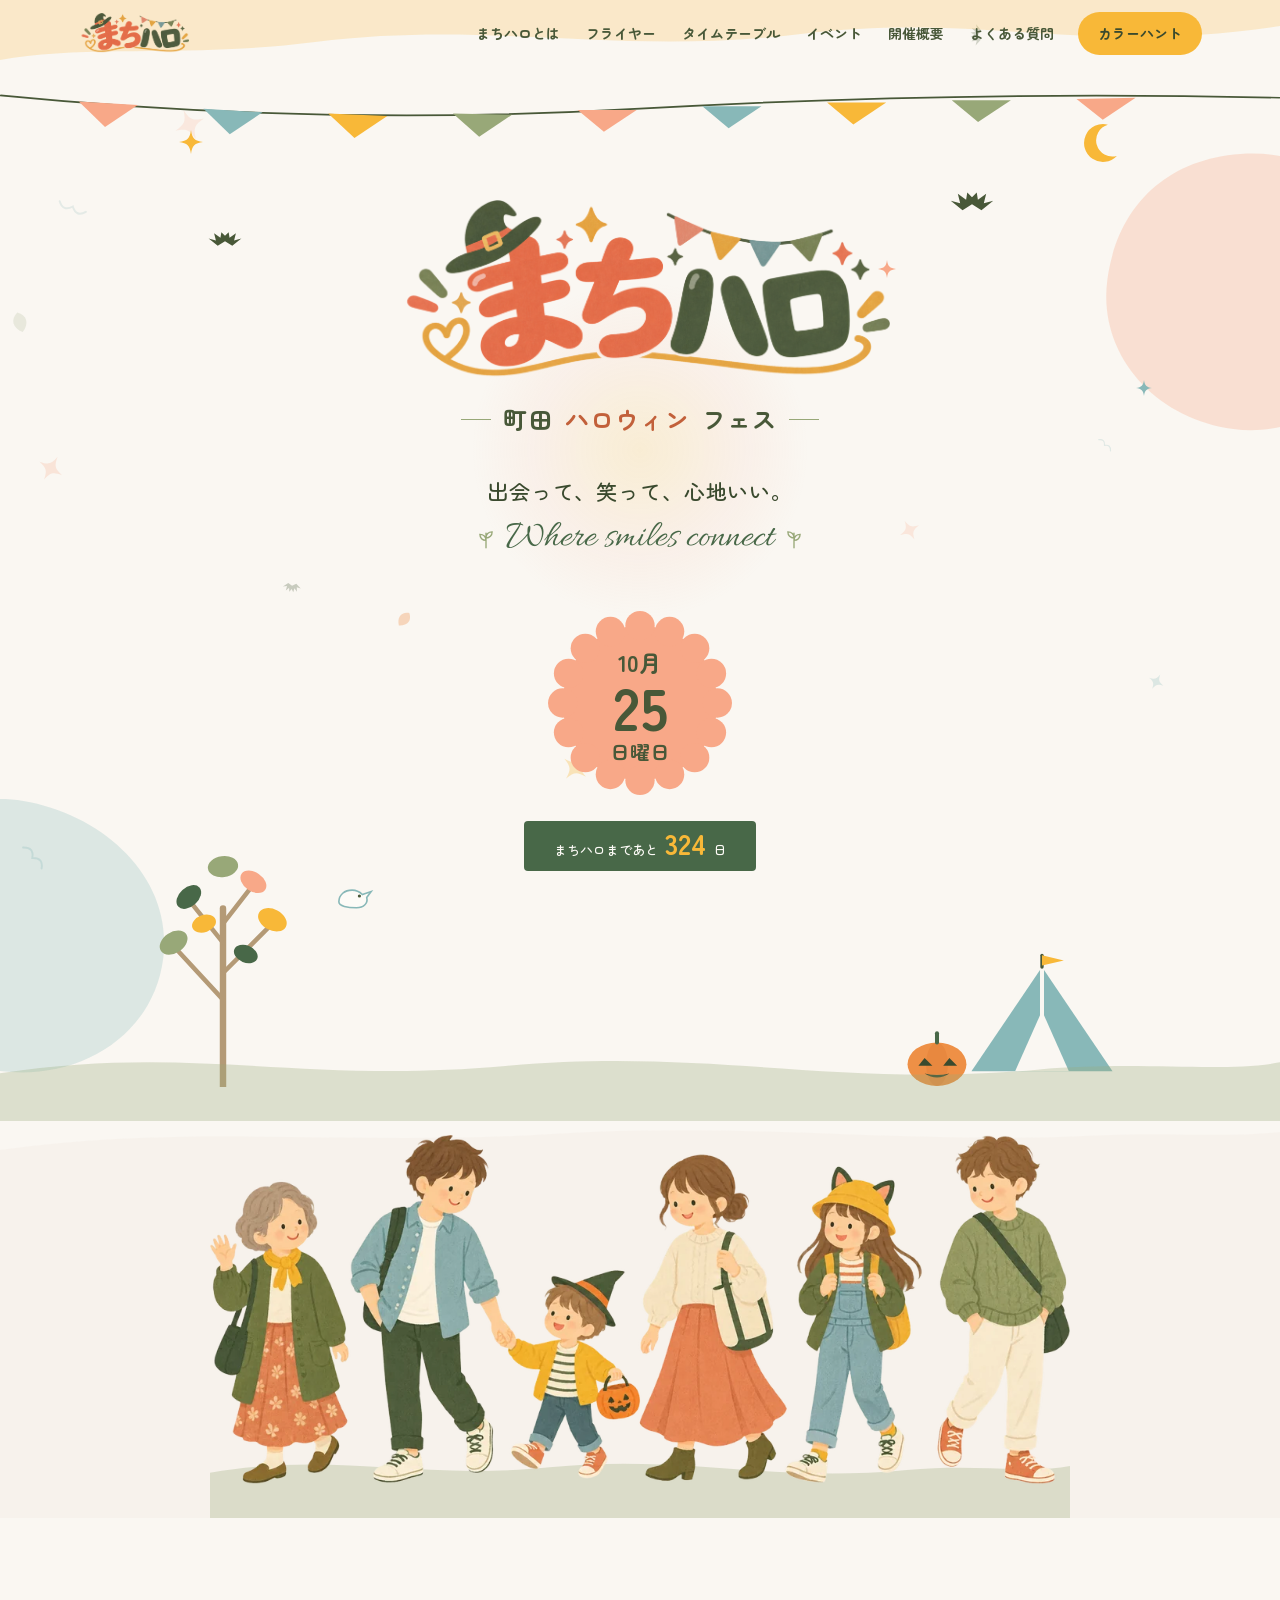
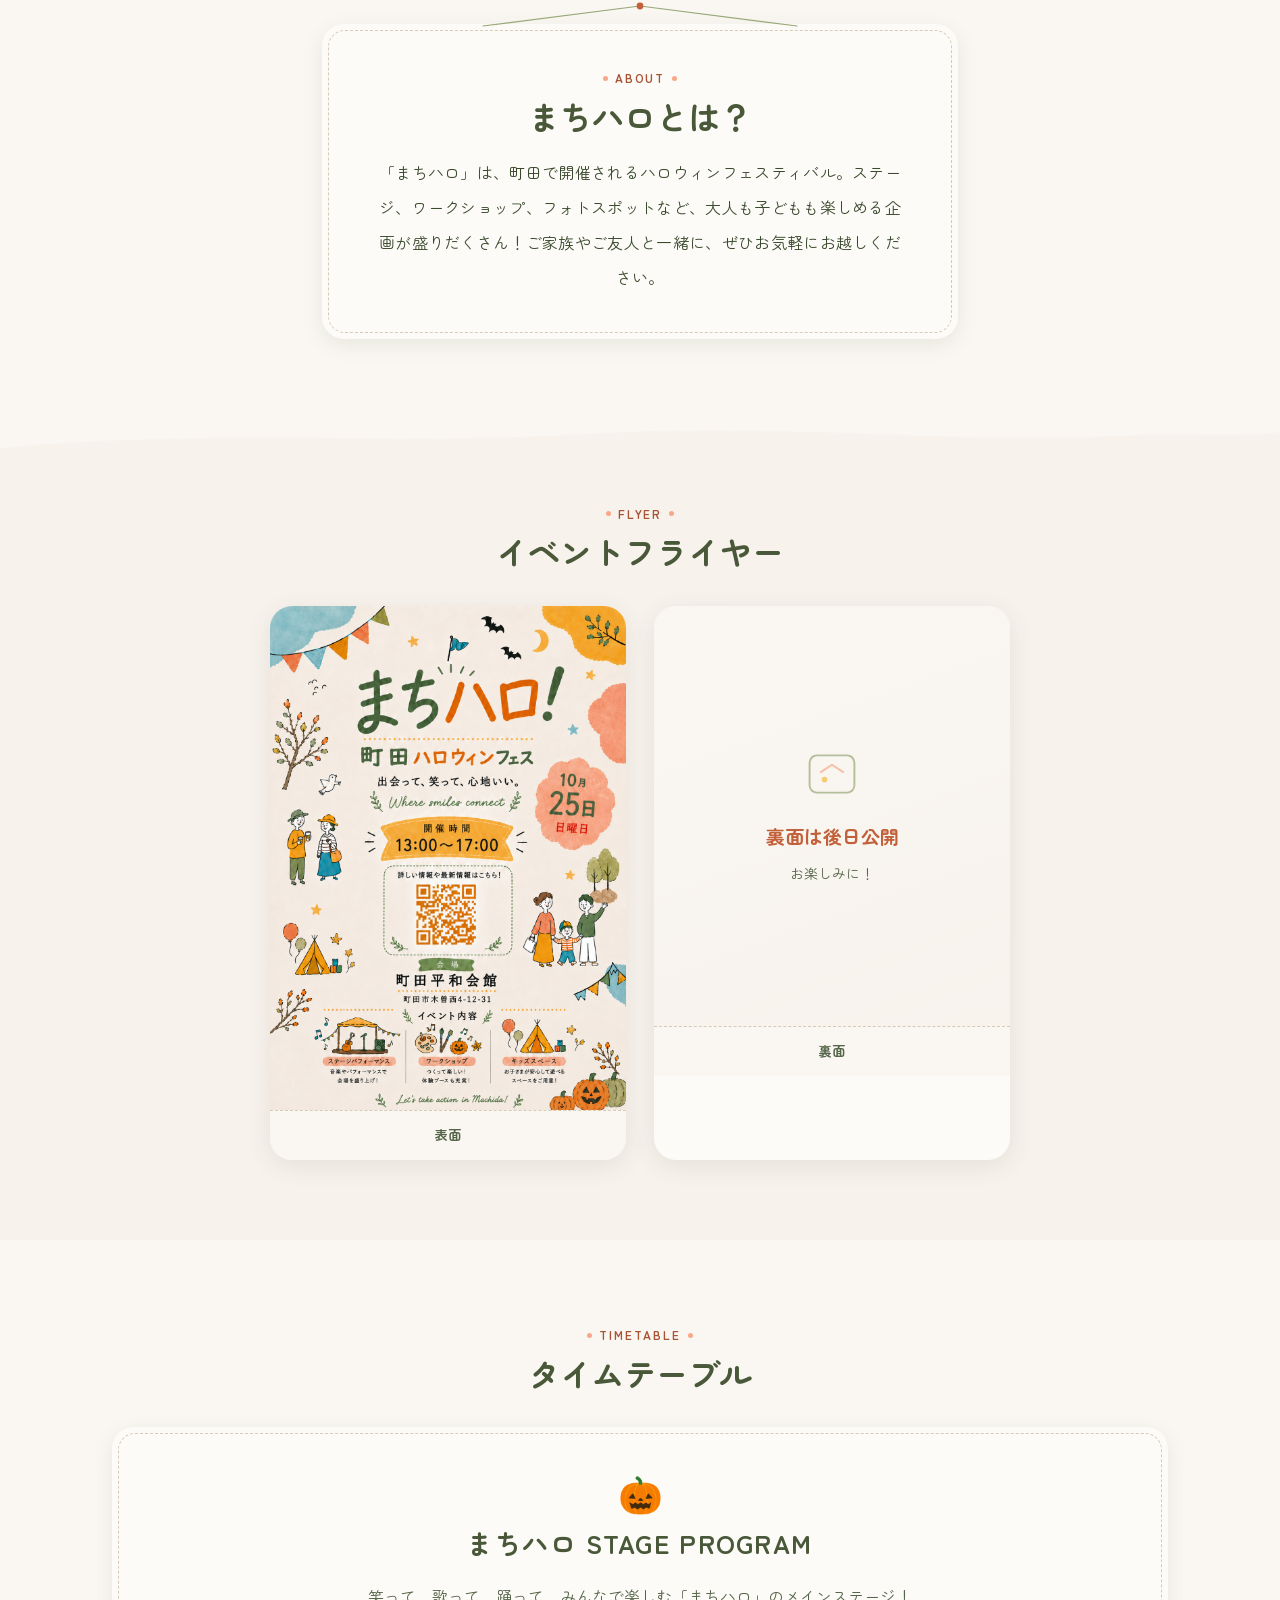
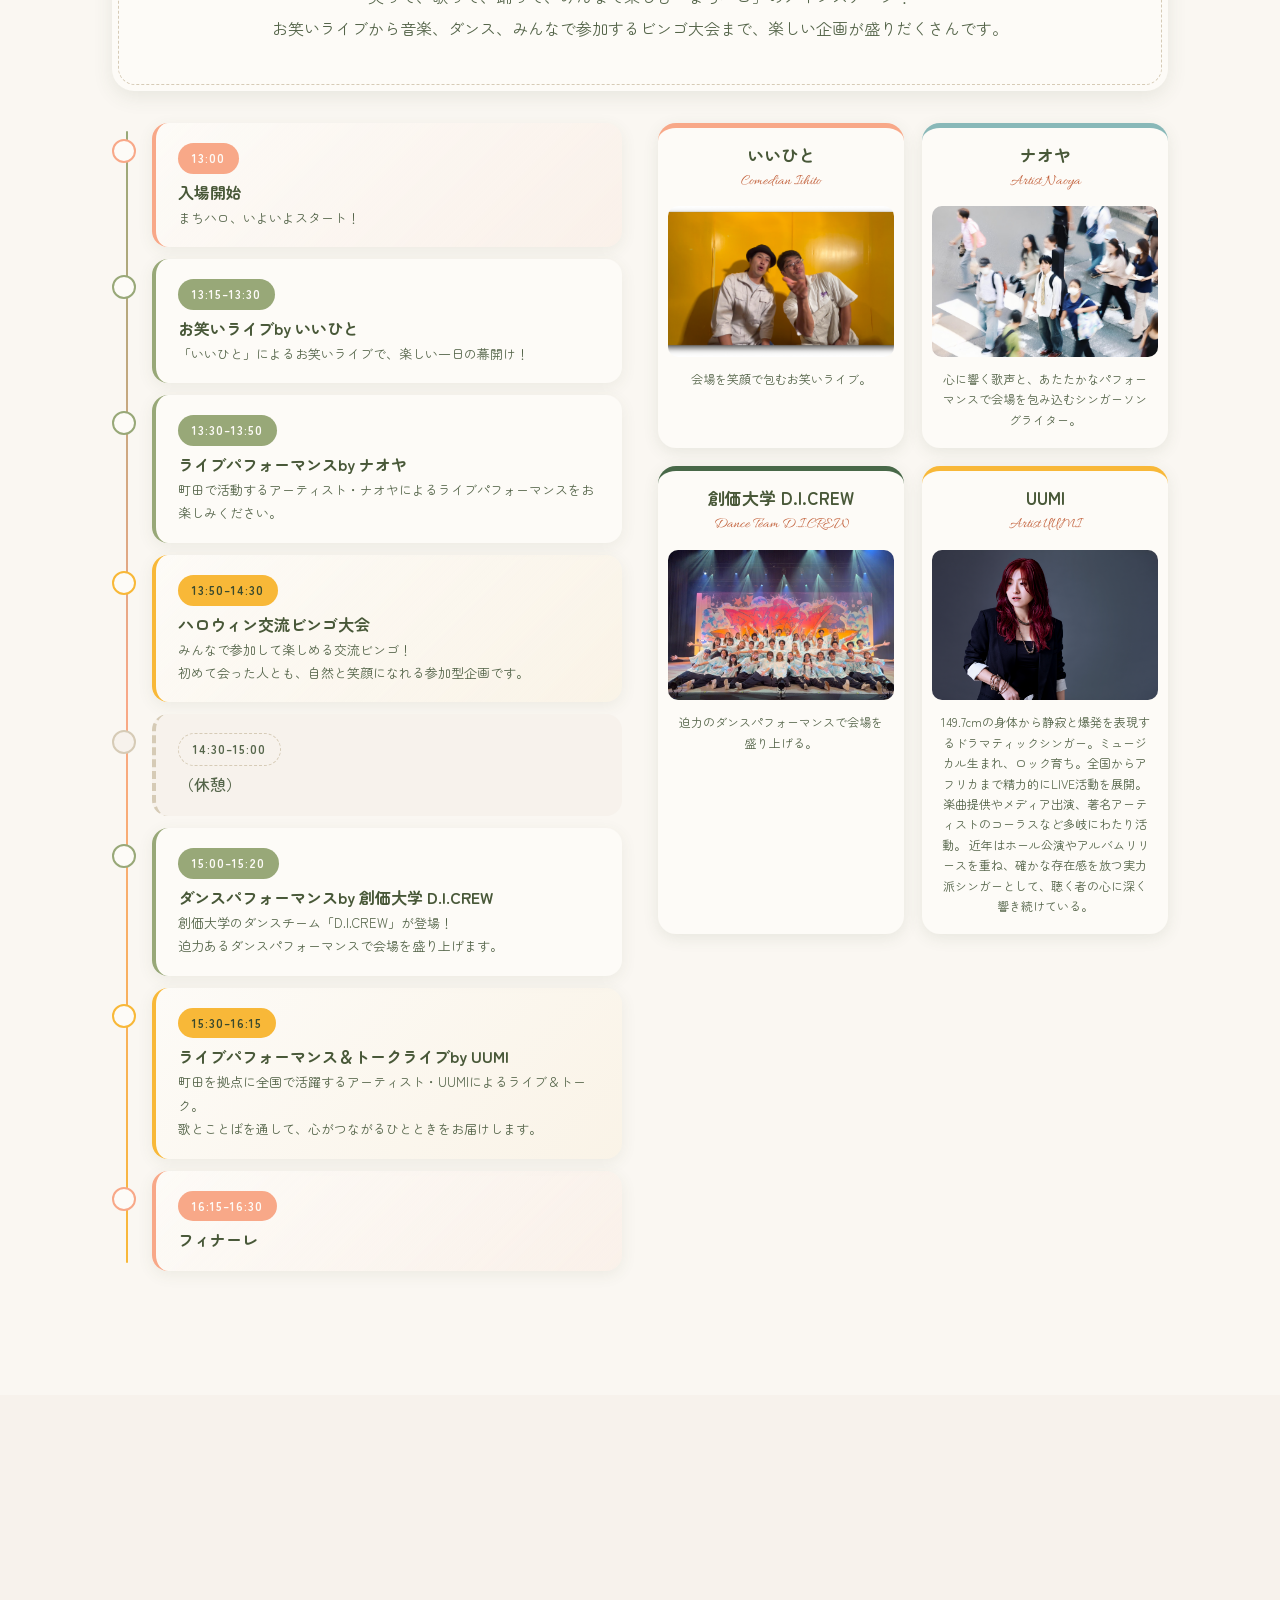
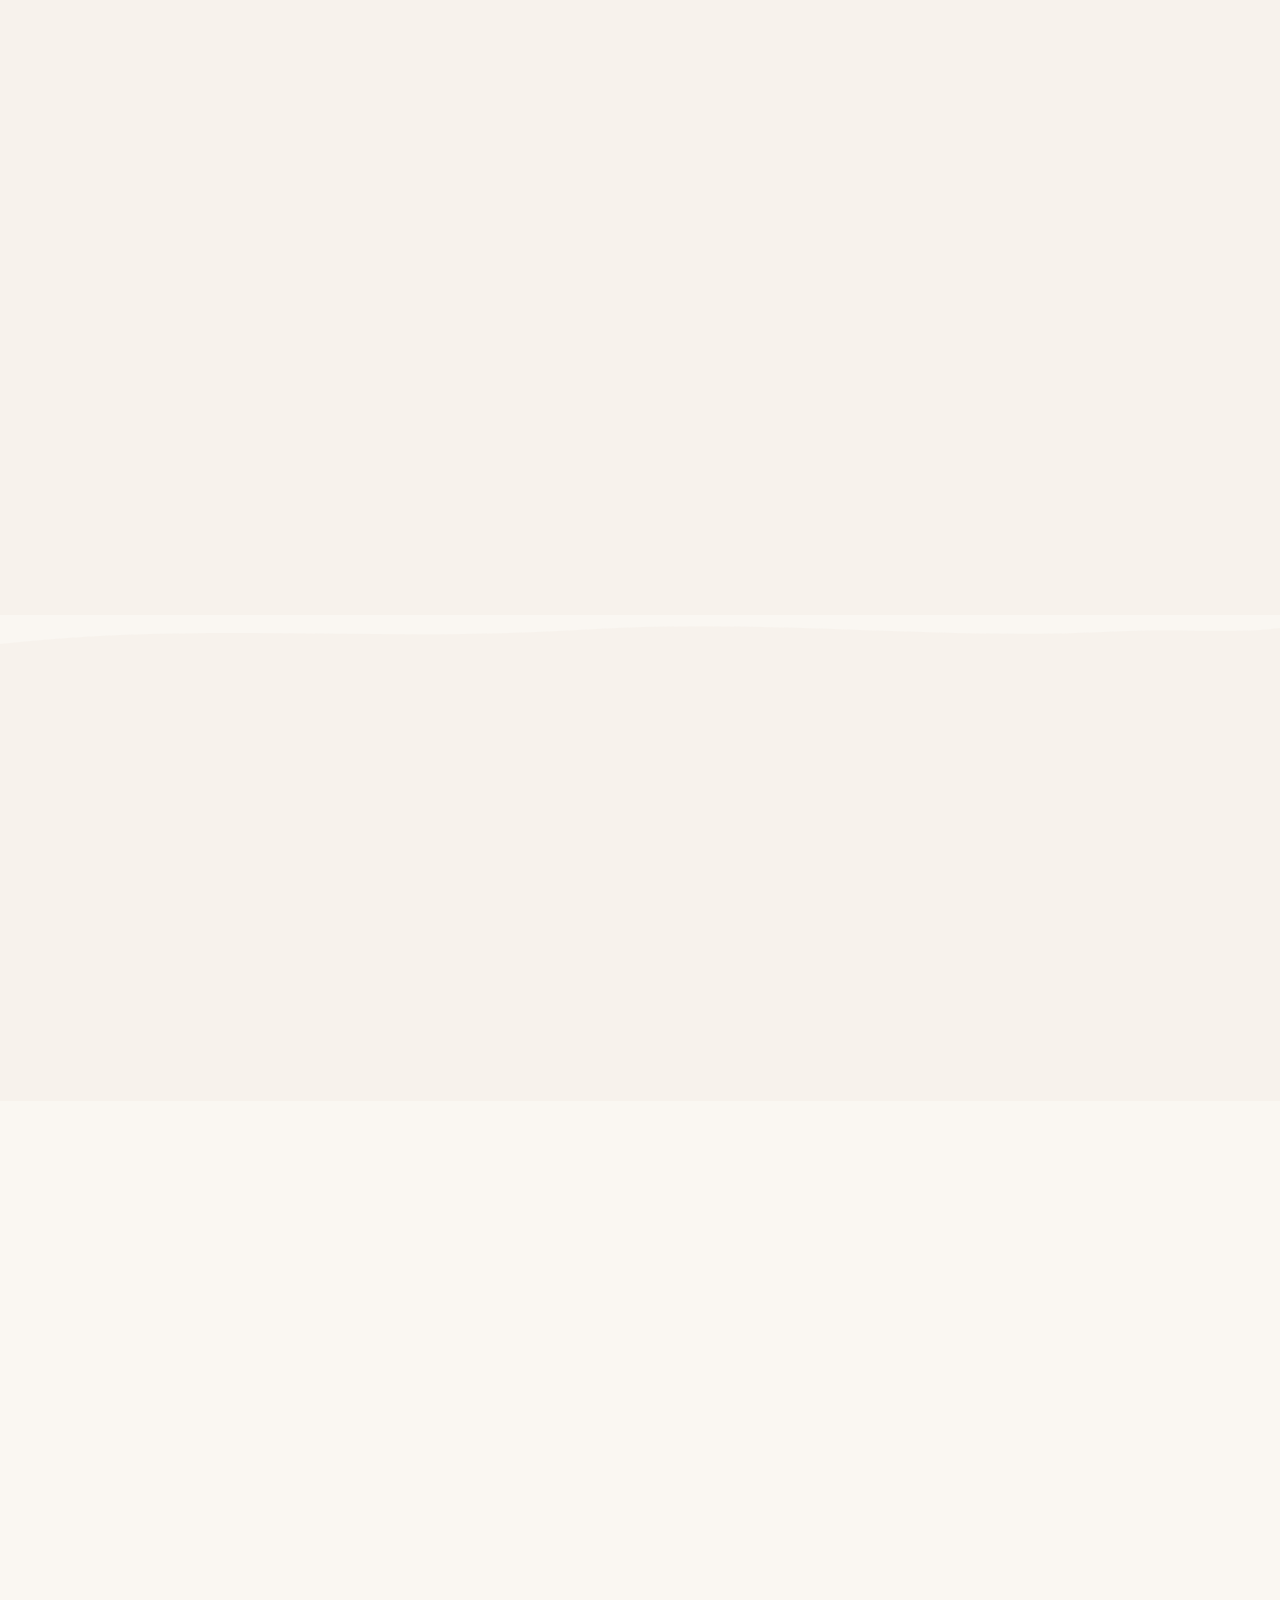
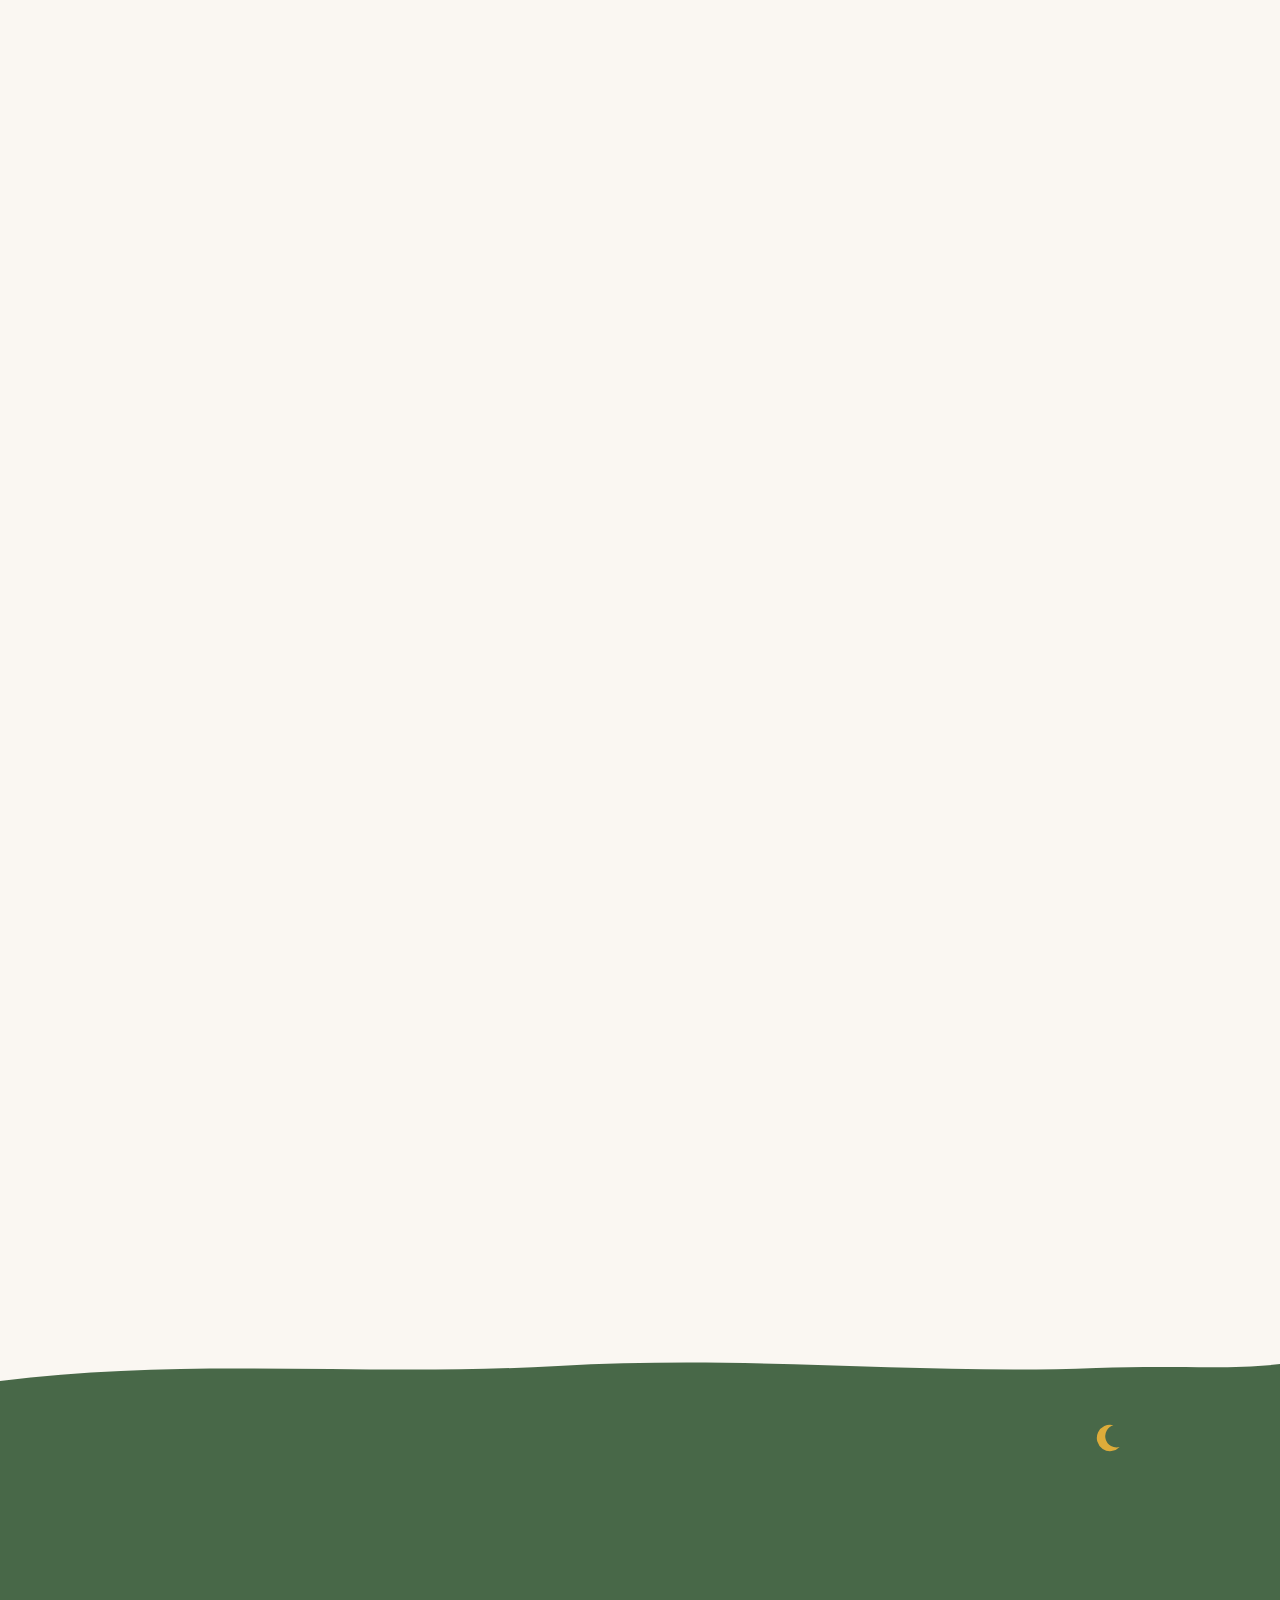
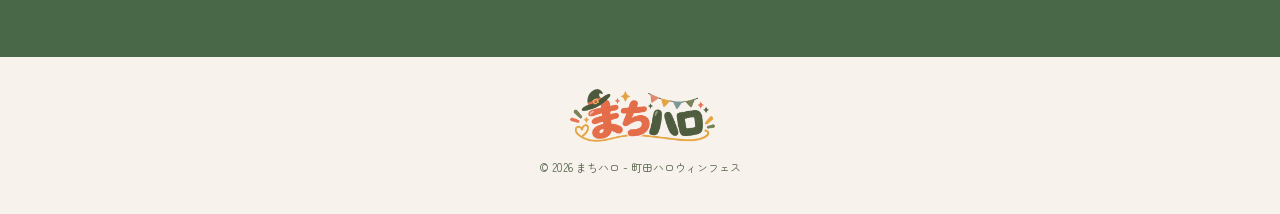
==== commit 955aa135: "Update index.html" ====
--- a/index.html
+++ b/index.html
@@ -354,7 +354,7 @@
                             <div class="tt-card">
                                 <span class="tt-time">15:30–16:15</span>
                                 <h3 class="tt-name">ライブパフォーマンス＆トークライブ<br class="sp-only">by UUMI</h3>
-                                <p class="tt-desc">町田を拠点に全国で活躍するアーティスト・宇海によるライブ＆トーク。<br>歌とことばを通して、心がつながるひとときをお届けします。</p>
+                                <p class="tt-desc">町田を拠点に全国で活躍するアーティスト・UUMIによるライブ＆トーク。<br>歌とことばを通して、心がつながるひとときをお届けします。</p>
                             </div>
                         </div>
 
@@ -416,7 +416,9 @@
                             <div class="tt-artist-img">
                                 <img src="UUMI.jpeg" alt="UUMI（宇海）" loading="lazy" width="600" height="400">
                             </div>
-                            <p class="tt-artist-desc">町田を拠点に全国で活躍するアーティスト。透明感ある歌声で会場を優しく包む。</p>
+                            <p class="tt-artist-desc">149.7cmの身体から静寂と爆発を表現するドラマティックシンガー。ミュージカル生まれ、ロック育ち。全国からアフリカまで精力的にLIVE活動を展開。楽曲提供やメディア出演、著名アーティストのコーラスなど多岐にわたり活動。
+
+近年はホール公演やアルバムリリースを重ね、確かな存在感を放つ実力派シンガーとして、聴く者の心に深く響き続けている。</p>
                         </div>
 
                     </div>
@@ -777,4 +779,4 @@
     <script src="script.js"></script>
 </body>
 
-</html>+</html>
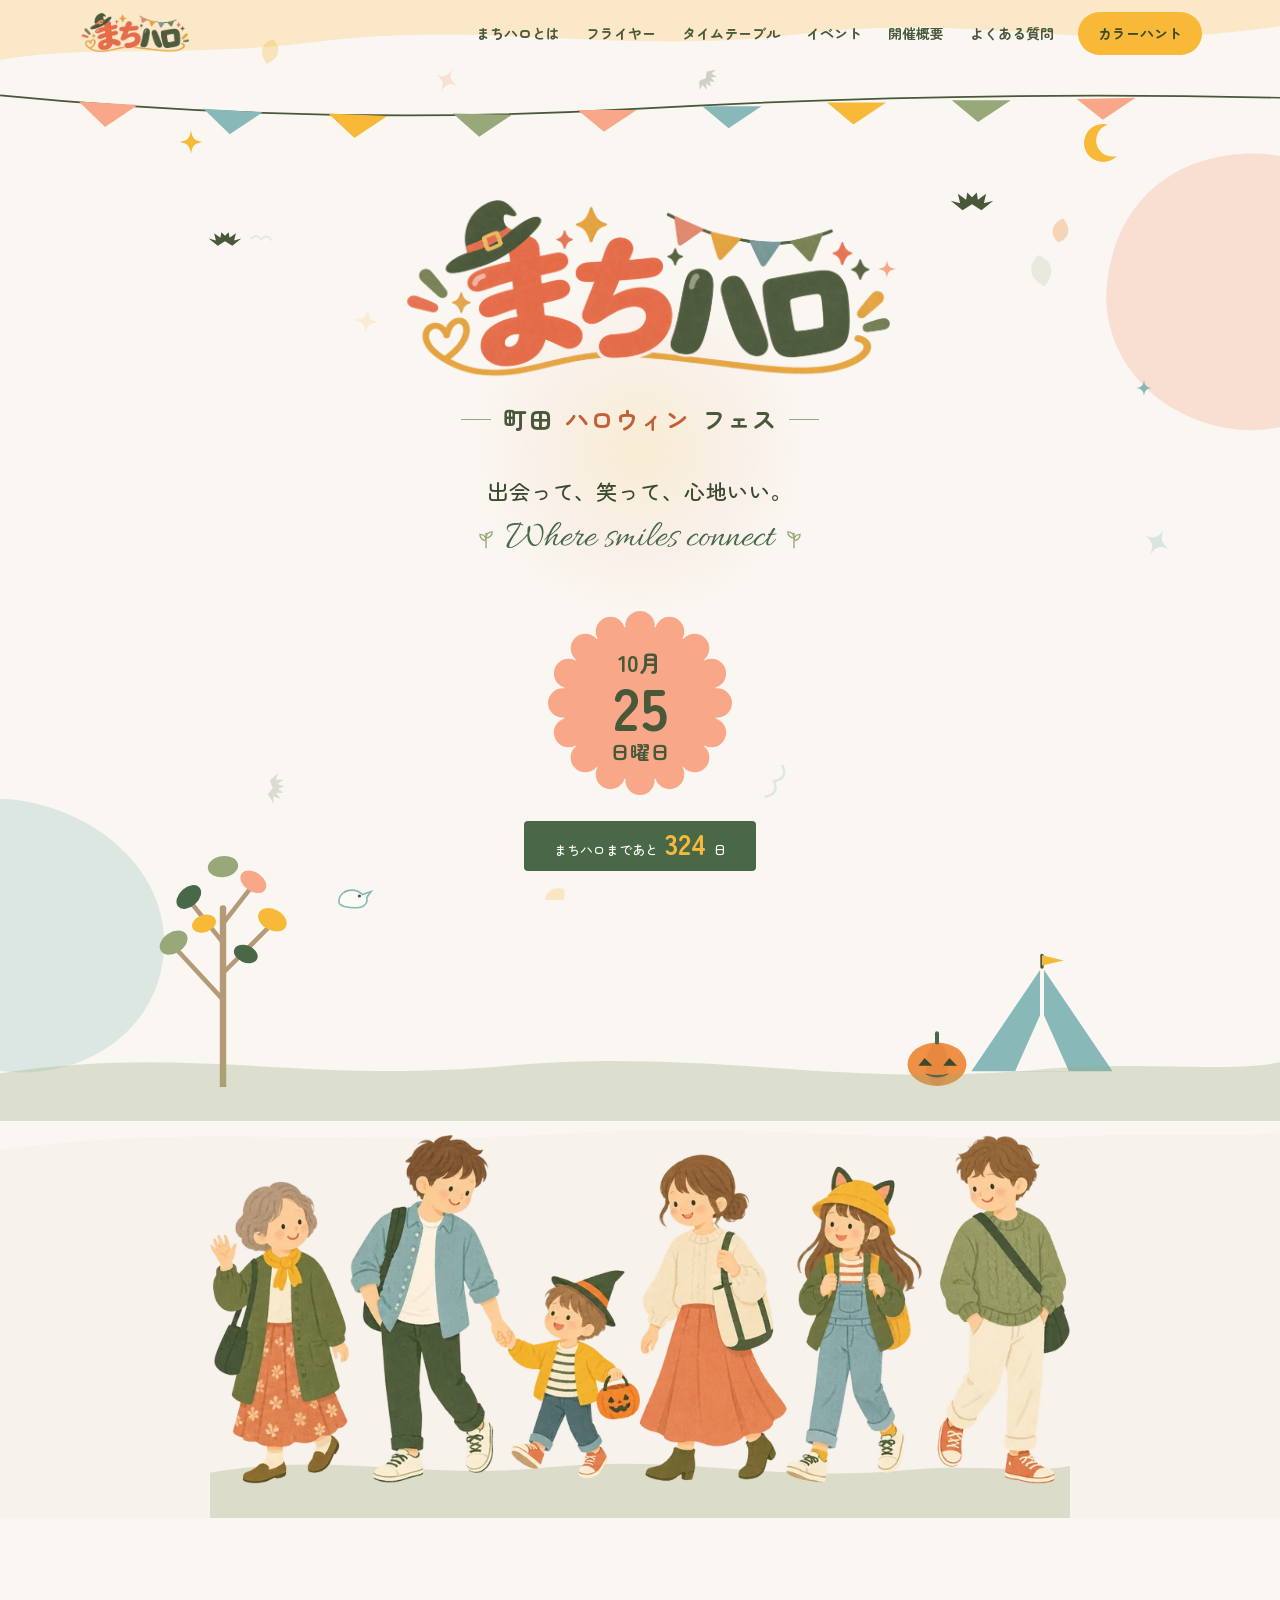
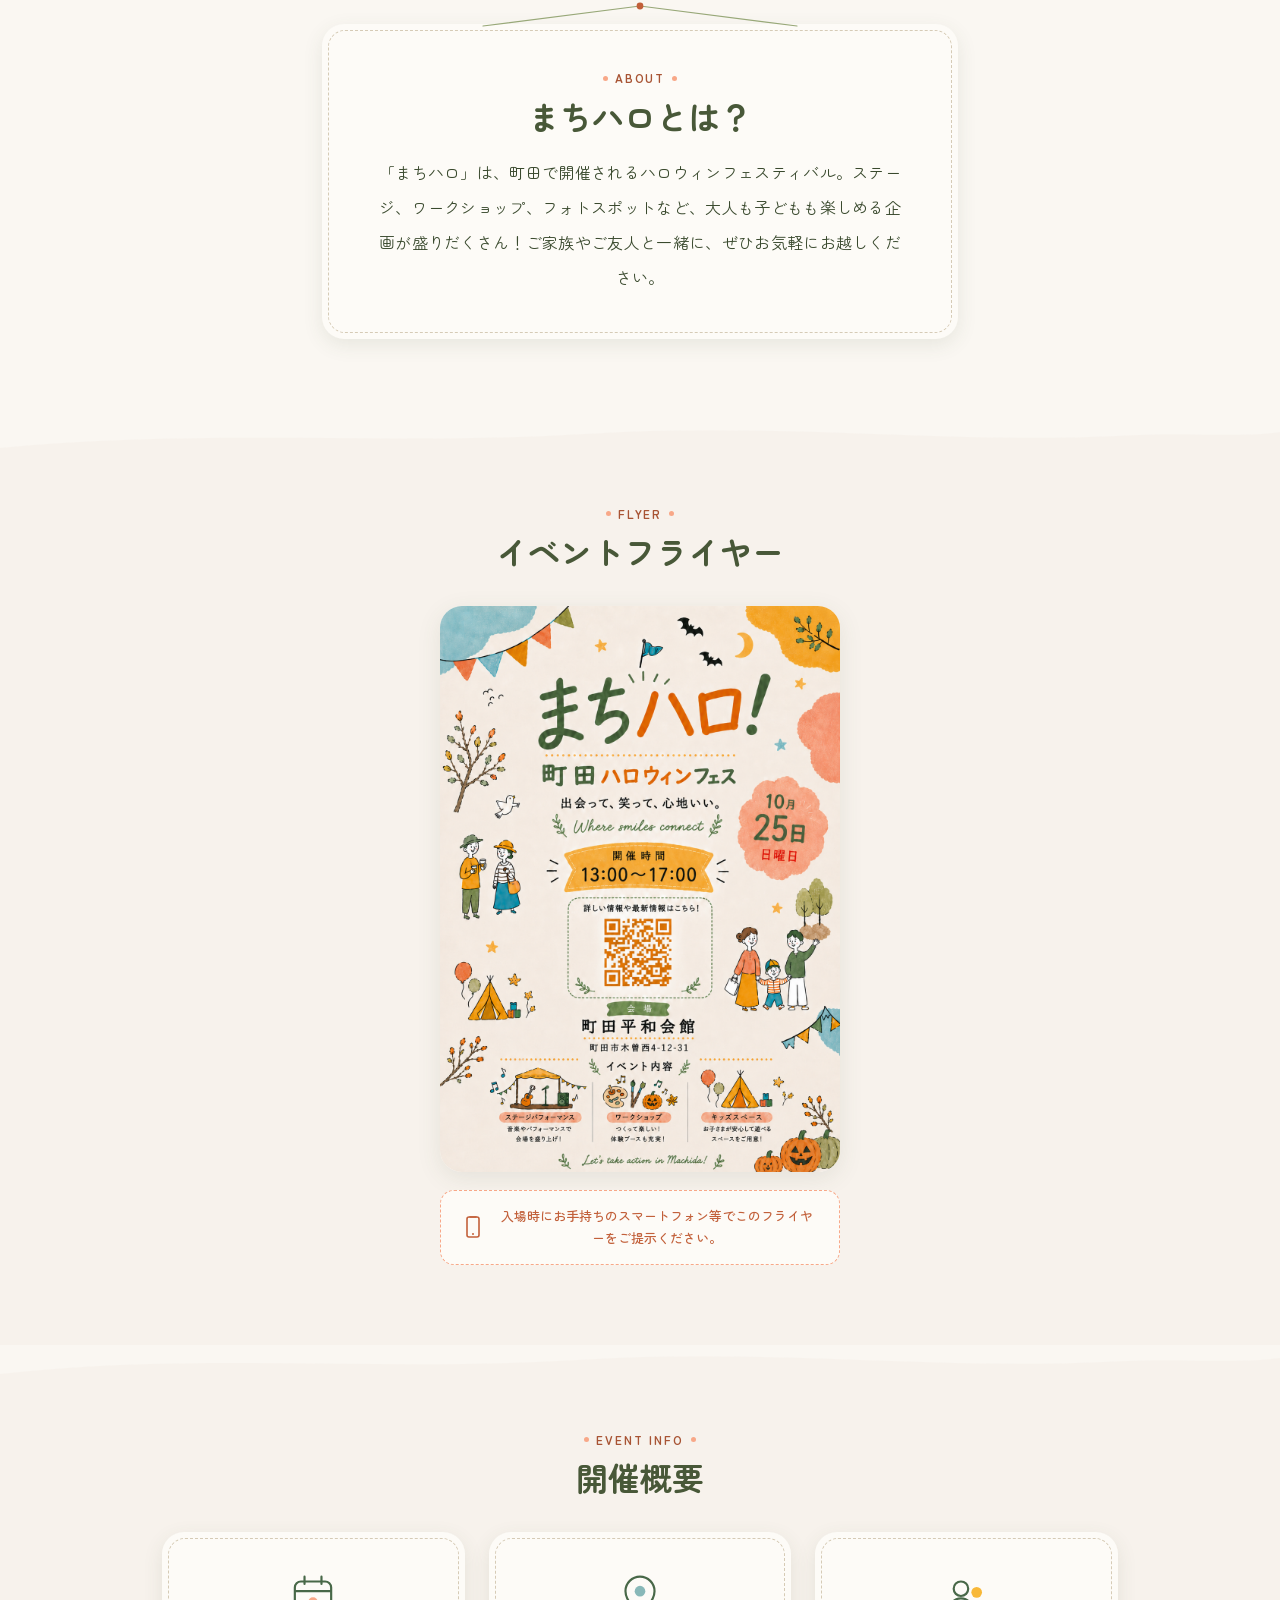
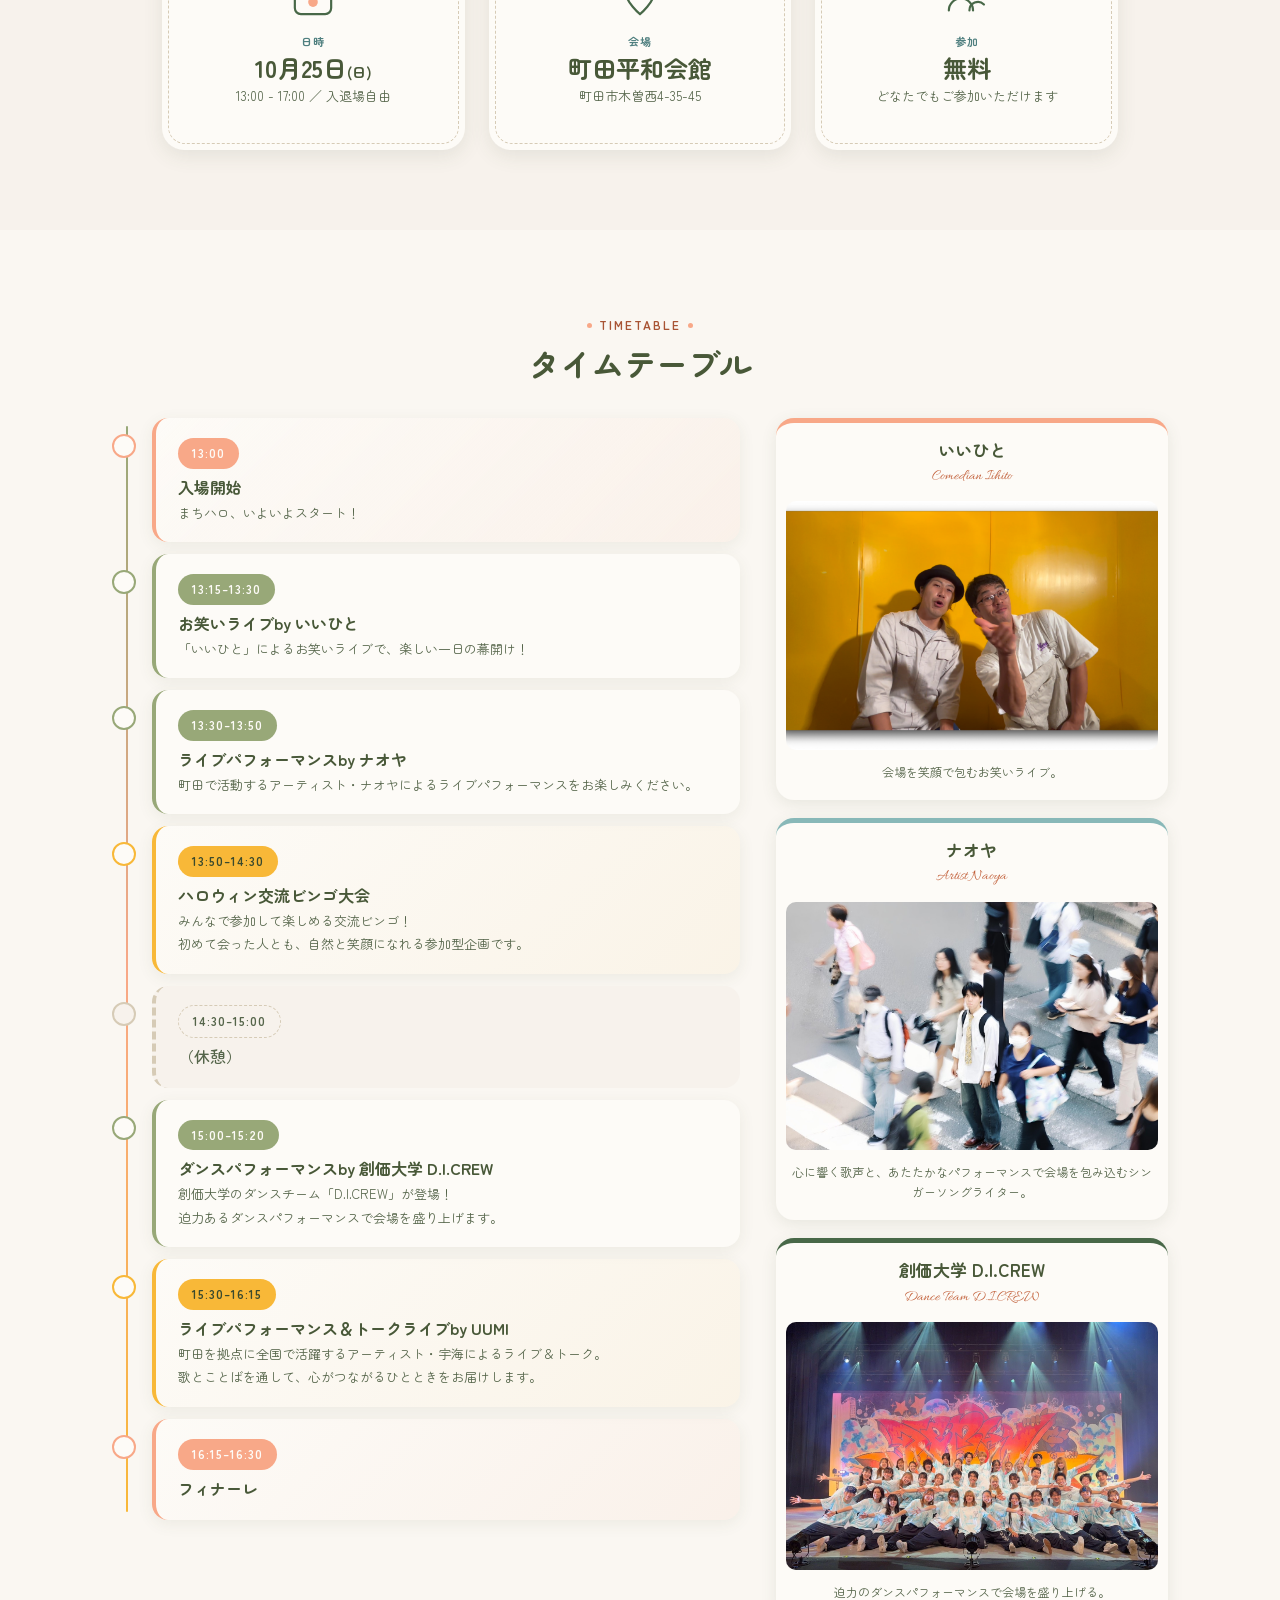
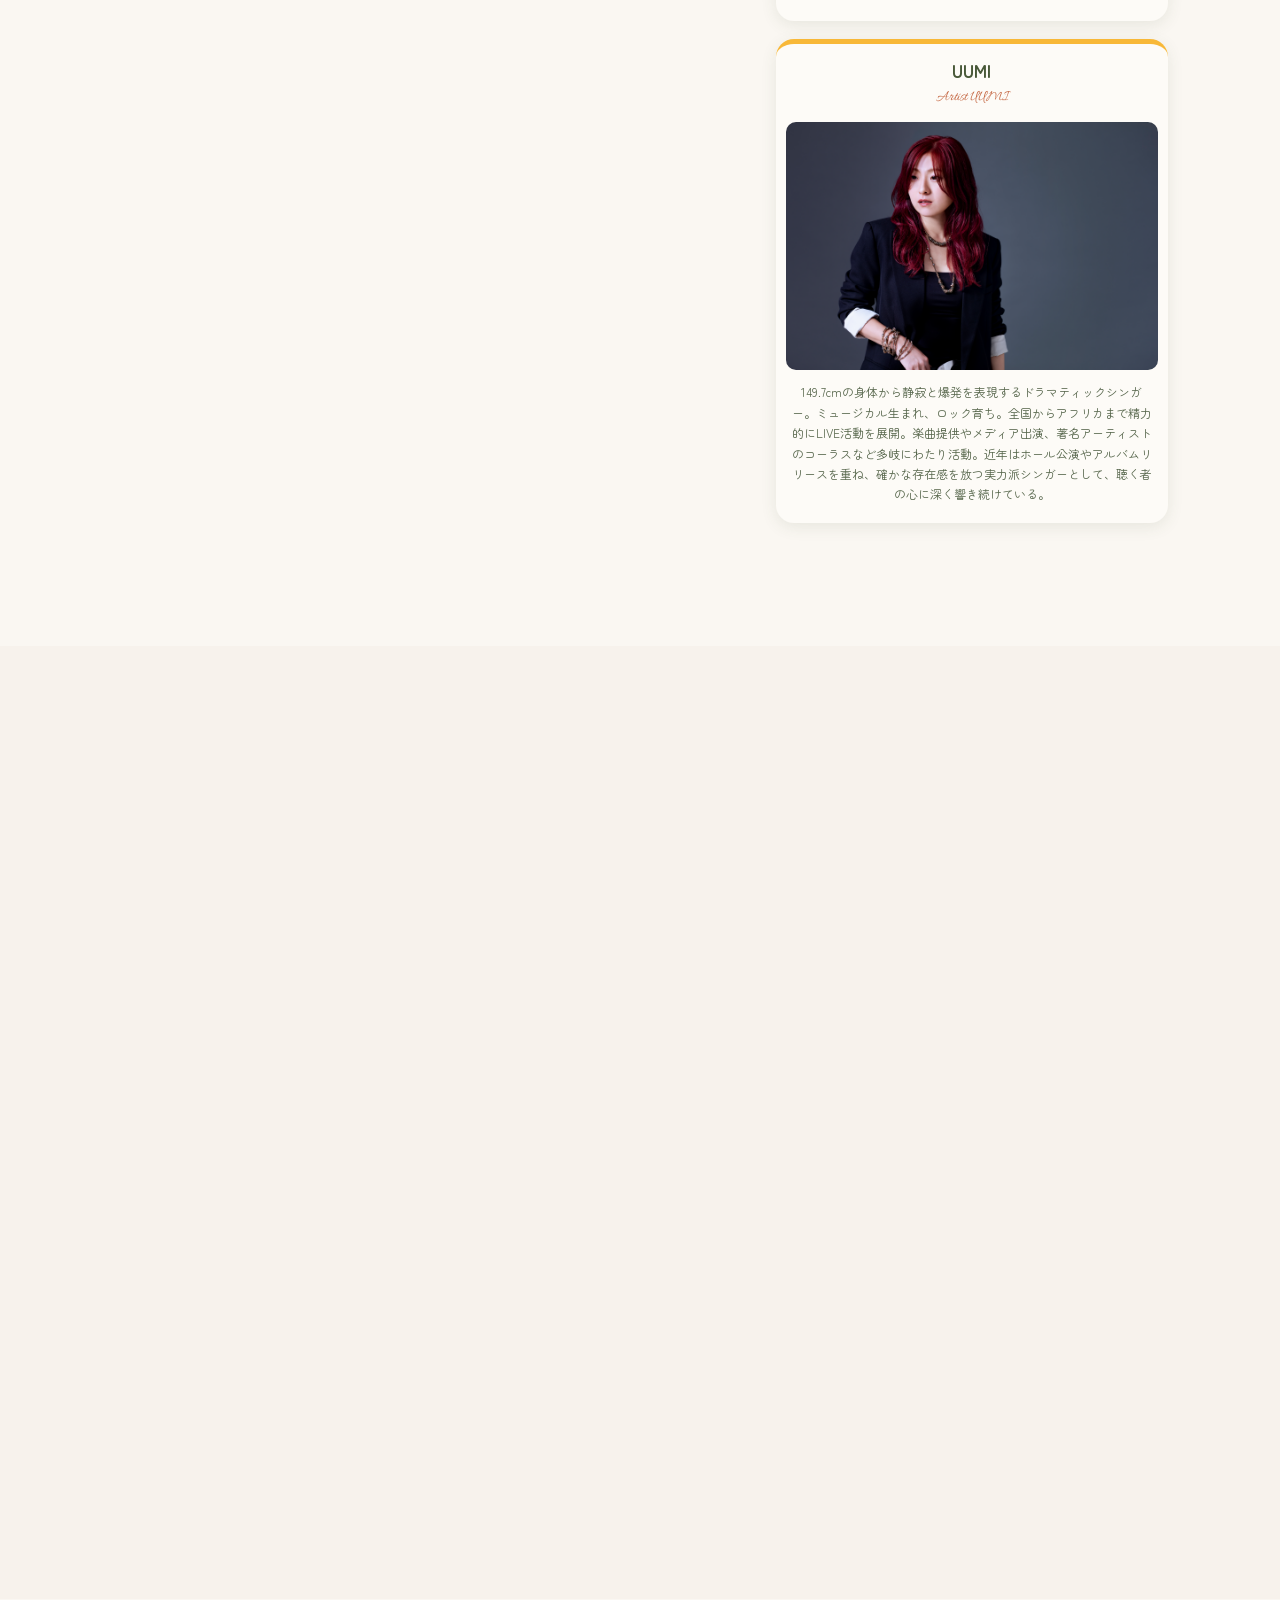
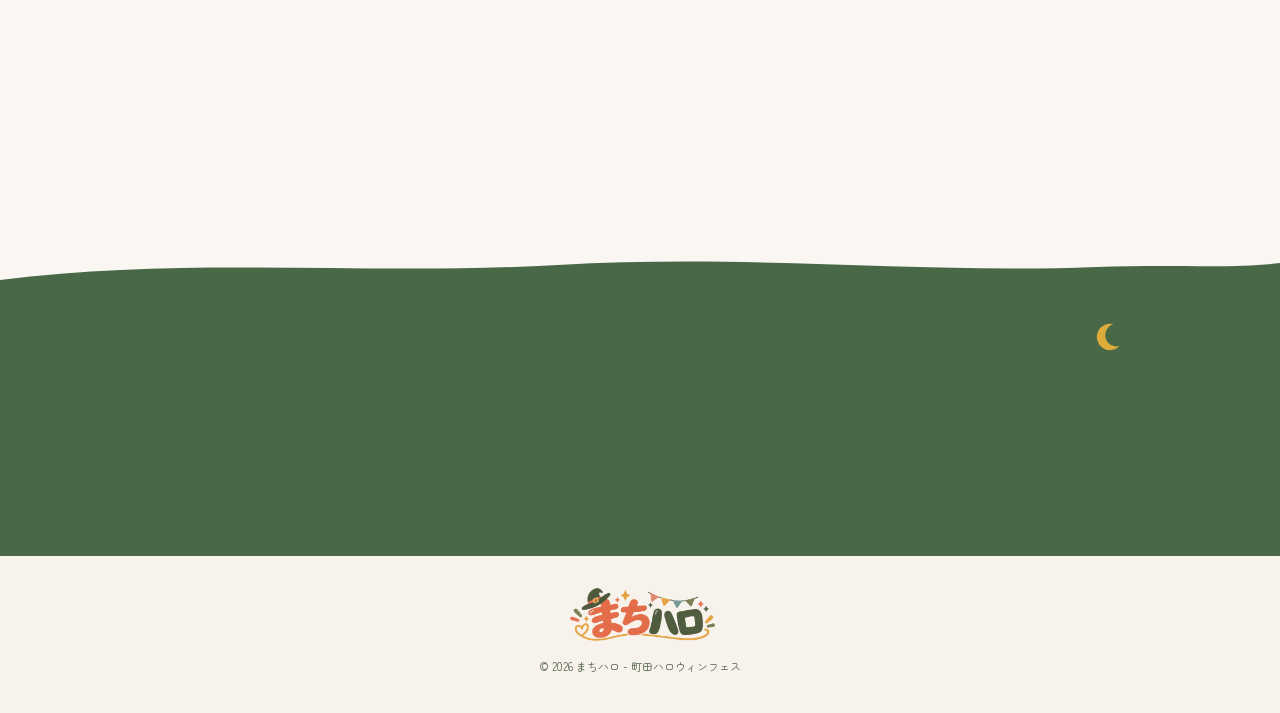
==== commit b2dbe5a7: "Add files via upload" ====
--- a/index.html
+++ b/index.html
@@ -249,278 +249,18 @@
                 <h2 class="sec-title">イベントフライヤー</h2>
             </div>
 
-            <div class="flyer-grid">
-                <div class="flyer-card reveal" style="--delay:0s" id="flyer-front-card">
-                    <img src="assets/flyer-front.JPG" alt="まちハロ フライヤー 表面" width="768" height="1024" loading="lazy">
-                    <p class="flyer-label">表面</p>
-                </div>
-                <div class="flyer-card flyer-card--soon reveal" style="--delay:.12s">
-                    <div class="flyer-coming-soon">
-                        <svg viewBox="0 0 60 60" aria-hidden="true" class="flyer-coming-icon">
-                            <rect x="6" y="10" width="48" height="40" rx="8" fill="none" stroke="var(--sage)"
-                                stroke-width="2" />
-                            <path d="M18 28 L30 20 L42 28" fill="none" stroke="var(--coral)" stroke-width="2"
-                                stroke-linecap="round" stroke-linejoin="round" />
-                            <circle cx="22" cy="36" r="3" fill="var(--yellow)" />
-                        </svg>
-                        <p class="flyer-coming-title">裏面は後日公開</p>
-                        <p class="flyer-coming-sub">お楽しみに！</p>
-                    </div>
-                    <p class="flyer-label">裏面</p>
-                </div>
-            </div>
-        </div>
-    </section>
-
-    <!-- ==================== TIMETABLE ==================== -->
-    <section class="section timetable" id="timetable">
-        <div class="wrap">
-            <div class="sec-head reveal">
-                <p class="eyebrow"><i></i>TIMETABLE<i></i></p>
-                <h2 class="sec-title">タイムテーブル</h2>
-            </div>
-
-            <!-- ステージプログラム紹介 -->
-            <div class="tt-intro reveal">
-                <div class="tt-intro__inner">
-                    <p class="tt-intro__emoji">🎃</p>
-                    <p class="tt-intro__title">まちハロ STAGE PROGRAM</p>
-                    <p class="tt-intro__desc">笑って、歌って、踊って、みんなで楽しむ「まちハロ」のメインステージ！<br>お笑いライブから音楽、ダンス、みんなで参加するビンゴ大会まで、楽しい企画が盛りだくさんです。</p>
-                </div>
-            </div>
-
-            <!-- 2カラム: タイムライン + アーティストカード -->
-            <div class="tt-layout">
-
-                <!-- 左: タイムライン -->
-                <div class="tt-left">
-                    <div class="tt-timeline">
-
-                        <div class="tt-item tt-item--accent reveal" style="--delay:0s">
-                            <div class="tt-dot" aria-hidden="true"></div>
-                            <div class="tt-card">
-                                <span class="tt-time">13:00</span>
-                                <h3 class="tt-name">入場開始</h3>
-                                <p class="tt-desc">まちハロ、いよいよスタート！</p>
-                            </div>
-                        </div>
-
-                        <div class="tt-item reveal" style="--delay:.06s">
-                            <div class="tt-dot" aria-hidden="true"></div>
-                            <div class="tt-card">
-                                <span class="tt-time">13:15–13:30</span>
-                                <h3 class="tt-name">お笑いライブ<br class="sp-only">by いいひと</h3>
-                                <p class="tt-desc">「いいひと」によるお笑いライブで、楽しい一日の幕開け！</p>
-                            </div>
-                        </div>
-
-                        <div class="tt-item reveal" style="--delay:.12s">
-                            <div class="tt-dot" aria-hidden="true"></div>
-                            <div class="tt-card">
-                                <span class="tt-time">13:30–13:50</span>
-                                <h3 class="tt-name">ライブパフォーマンス<br class="sp-only">by ナオヤ</h3>
-                                <p class="tt-desc">町田で活動するアーティスト・ナオヤによるライブパフォーマンスをお楽しみください。</p>
-                            </div>
-                        </div>
-
-                        <div class="tt-item tt-item--highlight reveal" style="--delay:.18s">
-                            <div class="tt-dot" aria-hidden="true"></div>
-                            <div class="tt-card">
-                                <span class="tt-time">13:50–14:30</span>
-                                <h3 class="tt-name">ハロウィン交流ビンゴ大会</h3>
-                                <p class="tt-desc">みんなで参加して楽しめる交流ビンゴ！<br>初めて会った人とも、自然と笑顔になれる参加型企画です。</p>
-                            </div>
-                        </div>
-
-                        <div class="tt-item tt-item--break reveal" style="--delay:.24s">
-                            <div class="tt-dot" aria-hidden="true"></div>
-                            <div class="tt-card">
-                                <span class="tt-time">14:30–15:00</span>
-                                <h3 class="tt-name">（休憩）</h3>
-                            </div>
-                        </div>
-
-                        <div class="tt-item reveal" style="--delay:.30s">
-                            <div class="tt-dot" aria-hidden="true"></div>
-                            <div class="tt-card">
-                                <span class="tt-time">15:00–15:20</span>
-                                <h3 class="tt-name">ダンスパフォーマンス<br class="sp-only">by 創価大学 D.I.CREW</h3>
-                                <p class="tt-desc">創価大学のダンスチーム「D.I.CREW」が登場！<br>迫力あるダンスパフォーマンスで会場を盛り上げます。</p>
-                            </div>
-                        </div>
-
-                        <div class="tt-item tt-item--highlight reveal" style="--delay:.36s">
-                            <div class="tt-dot" aria-hidden="true"></div>
-                            <div class="tt-card">
-                                <span class="tt-time">15:30–16:15</span>
-                                <h3 class="tt-name">ライブパフォーマンス＆トークライブ<br class="sp-only">by UUMI</h3>
-                                <p class="tt-desc">町田を拠点に全国で活躍するアーティスト・UUMIによるライブ＆トーク。<br>歌とことばを通して、心がつながるひとときをお届けします。</p>
-                            </div>
-                        </div>
-
-                        <div class="tt-item tt-item--accent reveal" style="--delay:.42s">
-                            <div class="tt-dot" aria-hidden="true"></div>
-                            <div class="tt-card">
-                                <span class="tt-time">16:15–16:30</span>
-                                <h3 class="tt-name">フィナーレ</h3>
-                            </div>
-                        </div>
-
-                    </div>
-
-                    <p class="tt-note reveal" style="--delay:.48s">※当日の進行状況により、時間や内容が変更となる場合があります。</p>
-                </div>
-
-                <!-- 右: アーティストカード 2×2 -->
-                <div class="tt-right">
-                    <div class="tt-artists">
-
-                        <div class="tt-artist-card tt-artist-card--coral reveal" style="--delay:.1s">
-                            <div class="tt-artist-header">
-                                <h4 class="tt-artist-name">いいひと</h4>
-                                <span class="tt-artist-en">Comedian Iihito</span>
-                            </div>
-                            <div class="tt-artist-img">
-                                <img src="いいひと.jpeg" alt="いいひと" loading="lazy" width="600" height="400">
-                            </div>
-                            <p class="tt-artist-desc">会場を笑顔で包むお笑いライブ。</p>
-                        </div>
-
-                        <div class="tt-artist-card tt-artist-card--blue reveal" style="--delay:.2s">
-                            <div class="tt-artist-header">
-                                <h4 class="tt-artist-name">ナオヤ</h4>
-                                <span class="tt-artist-en">Artist Naoya</span>
-                            </div>
-                            <div class="tt-artist-img">
-                                <img src="ナオヤ.jpeg" alt="ナオヤ" loading="lazy" width="600" height="400">
-                            </div>
-                            <p class="tt-artist-desc">心に響く歌声と、あたたかなパフォーマンスで会場を包み込むシンガーソングライター。</p>
-                        </div>
-
-                        <div class="tt-artist-card tt-artist-card--green reveal" style="--delay:.3s">
-                            <div class="tt-artist-header">
-                                <h4 class="tt-artist-name">創価大学 D.I.CREW</h4>
-                                <span class="tt-artist-en">Dance Team D.I.CREW</span>
-                            </div>
-                            <div class="tt-artist-img">
-                                <img src="DICREW.jpeg" alt="創価大学 D.I.CREW" loading="lazy" width="600" height="400">
-                            </div>
-                            <p class="tt-artist-desc">迫力のダンスパフォーマンスで会場を盛り上げる。</p>
-                        </div>
-
-                        <div class="tt-artist-card tt-artist-card--yellow reveal" style="--delay:.4s">
-                            <div class="tt-artist-header">
-                                <h4 class="tt-artist-name">UUMI</h4>
-                                <span class="tt-artist-en">Artist UUMI</span>
-                            </div>
-                            <div class="tt-artist-img">
-                                <img src="UUMI.jpeg" alt="UUMI（宇海）" loading="lazy" width="600" height="400">
-                            </div>
-                            <p class="tt-artist-desc">149.7cmの身体から静寂と爆発を表現するドラマティックシンガー。ミュージカル生まれ、ロック育ち。全国からアフリカまで精力的にLIVE活動を展開。楽曲提供やメディア出演、著名アーティストのコーラスなど多岐にわたり活動。
-
-近年はホール公演やアルバムリリースを重ね、確かな存在感を放つ実力派シンガーとして、聴く者の心に深く響き続けている。</p>
-                        </div>
-
-                    </div>
-                </div>
-
-            </div>
-        </div>
-    </section>
-
-    <!-- ==================== EVENTS ==================== -->
-    <section class="section events" id="events">
-        <div class="wrap">
-            <div class="sec-head reveal">
-                <p class="eyebrow"><i></i>EVENTS<i></i></p>
-                <h2 class="sec-title">イベント内容</h2>
-            </div>
-
-            <div class="events-grid">
-                <div class="event-card reveal" style="--delay:0s">
-                    <div class="event-svg">
-                        <svg viewBox="0 0 60 60" aria-hidden="true">
-                            <circle cx="30" cy="18" r="8" fill="none" stroke="var(--green)" stroke-width="1.8" />
-                            <path d="M30 26 V44" stroke="var(--green)" stroke-width="1.8" stroke-linecap="round" />
-                            <path d="M22 34 L30 30 L38 34" stroke="var(--coral)" stroke-width="1.8" fill="none"
-                                stroke-linecap="round" />
-                            <path d="M24 44 L30 38 L36 44" stroke="var(--green)" stroke-width="1.8" fill="none"
-                                stroke-linecap="round" />
-                            <circle cx="44" cy="12" r="3" fill="var(--yellow)" opacity=".6" />
-                            <circle cx="16" cy="14" r="2" fill="var(--coral)" opacity=".5" />
-                        </svg>
-                    </div>
-                    <h3>ダンスパフォーマンス</h3>
-                    <p class="event-desc">D.I.CREW による迫力のダンスステージ！みんなで盛り上がろう！</p>
-                </div>
-
-                <div class="event-card reveal" style="--delay:.1s">
-                    <div class="event-svg">
-                        <svg viewBox="0 0 60 60" aria-hidden="true">
-                            <ellipse cx="30" cy="38" rx="14" ry="8" fill="none" stroke="var(--green)"
-                                stroke-width="1.8" />
-                            <path d="M16 38 V24 Q16 14 30 14 Q44 14 44 24 V38" fill="none" stroke="var(--green)"
-                                stroke-width="1.8" />
-                            <path d="M24 28 L30 22 L36 28" fill="none" stroke="var(--coral)" stroke-width="1.8"
-                                stroke-linecap="round" />
-                            <circle cx="30" cy="34" r="2" fill="var(--yellow)" />
-                            <circle cx="46" cy="18" r="2.5" fill="var(--yellow)" opacity=".5" />
-                        </svg>
-                    </div>
-                    <h3>歌・ライブ</h3>
-                    <p class="event-desc">町田を拠点に全国で活躍するアーティストが彩るスペシャルステージ！心に響く音楽を一緒に楽しもう！</p>
-                </div>
-
-                <div class="event-card reveal" style="--delay:.2s">
-                    <div class="event-svg">
-                        <svg viewBox="0 0 60 60" aria-hidden="true">
-                            <path d="M14 46 Q14 18 30 14 Q46 18 46 46" fill="none" stroke="var(--green)"
-                                stroke-width="1.8" stroke-linecap="round" />
-                            <path d="M14 46 L46 46" stroke="var(--green)" stroke-width="1.8" stroke-linecap="round" />
-                            <path d="M30 14 L30 8" stroke="var(--green)" stroke-width="1.8" stroke-linecap="round" />
-                            <path d="M30 8 L38 10 L30 12 Z" fill="var(--yellow)" />
-                            <path d="M22 30 L30 24 L38 30" fill="none" stroke="var(--coral)" stroke-width="1.5"
-                                stroke-linecap="round" />
-                            <circle cx="30" cy="38" r="3" fill="var(--blue)" opacity=".4" />
-                        </svg>
-                    </div>
-                    <h3>ワークショップ</h3>
-                    <p class="event-desc">大人も子どもも楽しめる体験型ワークショップ。詳細は近日公開！</p>
-                </div>
-
-                <div class="event-card reveal" style="--delay:.3s">
-                    <div class="event-svg">
-                        <svg viewBox="0 0 60 60" aria-hidden="true">
-                            <rect x="12" y="18" width="36" height="28" rx="6" fill="none" stroke="var(--green)"
-                                stroke-width="1.8" />
-                            <circle cx="24" cy="32" r="4" fill="var(--coral)" opacity=".4" />
-                            <circle cx="36" cy="32" r="4" fill="var(--blue)" opacity=".4" />
-                            <path d="M24 32 L36 32" stroke="var(--yellow)" stroke-width="1.8" stroke-linecap="round" />
-                            <circle cx="30" cy="12" r="3" fill="var(--yellow)" />
-                        </svg>
-                    </div>
-                    <h3>フォトスポット</h3>
-                    <p class="event-desc">ハロウィン仮装で記念撮影！思い出をたくさん作ろう！</p>
-                </div>
-
-                <div class="event-card reveal" style="--delay:.4s">
-                    <div class="event-svg">
-                        <svg viewBox="0 0 60 60" aria-hidden="true">
-                            <rect x="10" y="22" width="40" height="26" rx="8" fill="none" stroke="var(--green)"
-                                stroke-width="1.8" />
-                            <circle cx="22" cy="30" r="3" fill="var(--yellow)" opacity=".6" />
-                            <circle cx="38" cy="30" r="3" fill="var(--coral)" opacity=".5" />
-                            <path d="M18 40 Q22 36 26 40" stroke="var(--sage)" stroke-width="1.5" fill="none"
-                                stroke-linecap="round" />
-                            <path d="M30 40 Q34 36 38 40" stroke="var(--sage)" stroke-width="1.5" fill="none"
-                                stroke-linecap="round" />
-                            <circle cx="30" cy="16" r="3" fill="var(--blue)" opacity=".4" />
-                            <path d="M14 16 L20 12 L26 16" fill="none" stroke="var(--yellow)" stroke-width="1.5"
-                                stroke-linecap="round" />
-                        </svg>
-                    </div>
-                    <h3>キッズスペース</h3>
-                    <p class="event-desc">小さなお子様も楽しめるキッズスペースをご用意！遊んだり、ひと休みしたり、家族みんなでゆったり「まちハロ」を楽しもう！</p>
+            <div class="flyer-single reveal">
+                <div class="flyer-card" id="flyer-front-card">
+                    <img src="assets/flyer-front.JPG" alt="まちハロ フライヤー" width="768" height="1024" loading="lazy">
+                </div>
+                <div class="flyer-notice">
+                    <svg viewBox="0 0 24 24" aria-hidden="true" class="flyer-notice-icon">
+                        <rect x="6" y="2" width="12" height="20" rx="2" fill="none" stroke="var(--coral-mid)"
+                            stroke-width="1.6" />
+                        <circle cx="12" cy="19" r="1" fill="var(--coral-mid)" />
+                        <path d="M9 2 h6" stroke="var(--coral-mid)" stroke-width="1.6" stroke-linecap="round" />
+                    </svg>
+                    <p class="flyer-notice-text">入場時にお手持ちのスマートフォン等で<br class="sp-only">このフライヤーをご提示ください。</p>
                 </div>
             </div>
         </div>
@@ -590,6 +330,225 @@
         </div>
     </section>
 
+    <!-- ==================== TIMETABLE ==================== -->
+    <section class="section timetable" id="timetable">
+        <div class="wrap">
+            <div class="sec-head reveal">
+                <p class="eyebrow"><i></i>TIMETABLE<i></i></p>
+                <h2 class="sec-title">タイムテーブル</h2>
+            </div>
+
+            <div class="tt-layout">
+                <div class="tt-left">
+                    <div class="tt-timeline">
+                        <div class="tt-item tt-item--accent reveal" style="--delay:0s">
+                            <div class="tt-dot" aria-hidden="true"></div>
+                            <div class="tt-card">
+                                <span class="tt-time">13:00</span>
+                                <h3 class="tt-name">入場開始</h3>
+                                <p class="tt-desc">まちハロ、いよいよスタート！</p>
+                            </div>
+                        </div>
+                        <div class="tt-item reveal" style="--delay:.06s">
+                            <div class="tt-dot" aria-hidden="true"></div>
+                            <div class="tt-card">
+                                <span class="tt-time">13:15–13:30</span>
+                                <h3 class="tt-name">お笑いライブ<br class="sp-only">by いいひと</h3>
+                                <p class="tt-desc">「いいひと」によるお笑いライブで、楽しい一日の幕開け！</p>
+                            </div>
+                        </div>
+                        <div class="tt-item reveal" style="--delay:.12s">
+                            <div class="tt-dot" aria-hidden="true"></div>
+                            <div class="tt-card">
+                                <span class="tt-time">13:30–13:50</span>
+                                <h3 class="tt-name">ライブパフォーマンス<br class="sp-only">by ナオヤ</h3>
+                                <p class="tt-desc">町田で活動するアーティスト・ナオヤによるライブパフォーマンスをお楽しみください。</p>
+                            </div>
+                        </div>
+                        <div class="tt-item tt-item--highlight reveal" style="--delay:.18s">
+                            <div class="tt-dot" aria-hidden="true"></div>
+                            <div class="tt-card">
+                                <span class="tt-time">13:50–14:30</span>
+                                <h3 class="tt-name">ハロウィン交流ビンゴ大会</h3>
+                                <p class="tt-desc">みんなで参加して楽しめる交流ビンゴ！<br>初めて会った人とも、自然と笑顔になれる参加型企画です。</p>
+                            </div>
+                        </div>
+                        <div class="tt-item tt-item--break reveal" style="--delay:.24s">
+                            <div class="tt-dot" aria-hidden="true"></div>
+                            <div class="tt-card">
+                                <span class="tt-time">14:30–15:00</span>
+                                <h3 class="tt-name">（休憩）</h3>
+                            </div>
+                        </div>
+                        <div class="tt-item reveal" style="--delay:.30s">
+                            <div class="tt-dot" aria-hidden="true"></div>
+                            <div class="tt-card">
+                                <span class="tt-time">15:00–15:20</span>
+                                <h3 class="tt-name">ダンスパフォーマンス<br class="sp-only">by 創価大学 D.I.CREW</h3>
+                                <p class="tt-desc">創価大学のダンスチーム「D.I.CREW」が登場！<br>迫力あるダンスパフォーマンスで会場を盛り上げます。</p>
+                            </div>
+                        </div>
+                        <div class="tt-item tt-item--highlight reveal" style="--delay:.36s">
+                            <div class="tt-dot" aria-hidden="true"></div>
+                            <div class="tt-card">
+                                <span class="tt-time">15:30–16:15</span>
+                                <h3 class="tt-name">ライブパフォーマンス＆トークライブ<br class="sp-only">by UUMI</h3>
+                                <p class="tt-desc">町田を拠点に全国で活躍するアーティスト・宇海によるライブ＆トーク。<br>歌とことばを通して、心がつながるひとときをお届けします。</p>
+                            </div>
+                        </div>
+                        <div class="tt-item tt-item--accent reveal" style="--delay:.42s">
+                            <div class="tt-dot" aria-hidden="true"></div>
+                            <div class="tt-card">
+                                <span class="tt-time">16:15–16:30</span>
+                                <h3 class="tt-name">フィナーレ</h3>
+                            </div>
+                        </div>
+                    </div>
+                </div>
+                <div class="tt-right">
+                    <div class="tt-artists tt-artists--single">
+                        <div class="tt-artist-card tt-artist-card--coral reveal" style="--delay:.1s">
+                            <div class="tt-artist-header">
+                                <h4 class="tt-artist-name">いいひと</h4>
+                                <span class="tt-artist-en">Comedian Iihito</span>
+                            </div>
+                            <div class="tt-artist-img">
+                                <img src="いいひと.jpeg" alt="いいひと" loading="lazy" width="600" height="400">
+                            </div>
+                            <p class="tt-artist-desc">会場を笑顔で包むお笑いライブ。</p>
+                        </div>
+                        <div class="tt-artist-card tt-artist-card--blue reveal" style="--delay:.2s">
+                            <div class="tt-artist-header">
+                                <h4 class="tt-artist-name">ナオヤ</h4>
+                                <span class="tt-artist-en">Artist Naoya</span>
+                            </div>
+                            <div class="tt-artist-img">
+                                <img src="ナオヤ.jpeg" alt="ナオヤ" loading="lazy" width="600" height="400">
+                            </div>
+                            <p class="tt-artist-desc">心に響く歌声と、あたたかなパフォーマンスで会場を包み込むシンガーソングライター。</p>
+                        </div>
+                        <div class="tt-artist-card tt-artist-card--green reveal" style="--delay:.3s">
+                            <div class="tt-artist-header">
+                                <h4 class="tt-artist-name">創価大学 D.I.CREW</h4>
+                                <span class="tt-artist-en">Dance Team D.I.CREW</span>
+                            </div>
+                            <div class="tt-artist-img">
+                                <img src="DICREW.jpeg" alt="創価大学 D.I.CREW" loading="lazy" width="600" height="400">
+                            </div>
+                            <p class="tt-artist-desc">迫力のダンスパフォーマンスで会場を盛り上げる。</p>
+                        </div>
+                        <div class="tt-artist-card tt-artist-card--yellow reveal" style="--delay:.4s">
+                            <div class="tt-artist-header">
+                                <h4 class="tt-artist-name">UUMI</h4>
+                                <span class="tt-artist-en">Artist UUMI</span>
+                            </div>
+                            <div class="tt-artist-img">
+                                <img src="UUMI.jpeg" alt="UUMI（宇海）" loading="lazy" width="600" height="400">
+                            </div>
+                            <p class="tt-artist-desc">
+                                149.7cmの身体から静寂と爆発を表現するドラマティックシンガー。ミュージカル生まれ、ロック育ち。全国からアフリカまで精力的にLIVE活動を展開。楽曲提供やメディア出演、著名アーティストのコーラスなど多岐にわたり活動。近年はホール公演やアルバムリリースを重ね、確かな存在感を放つ実力派シンガーとして、聴く者の心に深く響き続けている。
+                            </p>
+                        </div>
+                    </div>
+                </div>
+            </div>
+
+            <p class="tt-note reveal" style="--delay:.48s">※当日の進行状況により、時間や内容が変更となる場合があります。</p>
+        </div>
+    </section>
+
+    <!-- ==================== EVENTS ==================== -->
+    <section class="section events" id="events">
+        <div class="wrap">
+            <div class="sec-head reveal">
+                <p class="eyebrow"><i></i>BOOTH &amp; FUN<i></i></p>
+                <h2 class="sec-title">その他ブース・企画</h2>
+            </div>
+
+            <div class="events-grid">
+                <div class="event-card reveal" style="--delay:0s">
+                    <div class="event-svg">
+                        <svg viewBox="0 0 60 60" aria-hidden="true">
+                            <rect x="10" y="22" width="40" height="22" rx="10" fill="none" stroke="var(--green)"
+                                stroke-width="1.8" />
+                            <circle cx="20" cy="33" r="3" fill="var(--coral)" />
+                            <circle cx="24" cy="29" r="3" fill="var(--coral)" />
+                            <circle cx="16" cy="29" r="3" fill="var(--coral)" />
+                            <circle cx="20" cy="25" r="3" fill="var(--coral)" />
+                            <circle cx="36" cy="33" r="3" fill="var(--yellow)" />
+                            <circle cx="42" cy="28" r="3" fill="var(--yellow)" />
+                        </svg>
+                    </div>
+                    <h3>ゲームコーナー</h3>
+                    <p class="event-desc">
+                        小さなお子様も楽しめるキッズスペースをご用意！遊んだり、工作したり、ひと休みしたり、みんなでゆったり「まちハロ」を楽しもう！「トリックオアトリート！」といえば、お菓子がもらえるかも！？</p>
+                </div>
+
+                <div class="event-card reveal" style="--delay:.1s">
+                    <div class="event-svg">
+                        <svg viewBox="0 0 60 60" aria-hidden="true">
+                            <circle cx="30" cy="30" r="10" fill="none" stroke="var(--green)" stroke-width="1.8" />
+                            <path d="M22 24 L14 16 L12 28 Z" fill="var(--yellow)" opacity="0.8" />
+                            <path d="M38 36 L46 44 L48 32 Z" fill="var(--yellow)" opacity="0.8" />
+                            <path d="M22 24 L14 16 L12 28 Z" fill="none" stroke="var(--coral)" stroke-width="1.5" />
+                            <path d="M38 36 L46 44 L48 32 Z" fill="none" stroke="var(--coral)" stroke-width="1.5" />
+                        </svg>
+                    </div>
+                    <h3>お菓子コーナー</h3>
+                    <p class="event-desc">
+                        小さなお子様も楽しめるキッズスペースをご用意！遊んだり、工作したり、ひと休みしたり、みんなでゆったり「まちハロ」を楽しもう！「トリックオアトリート！」といえば、お菓子がもらえるかも！？</p>
+                </div>
+
+                <div class="event-card reveal" style="--delay:.2s">
+                    <div class="event-svg">
+                        <svg viewBox="0 0 60 60" aria-hidden="true">
+                            <circle cx="24" cy="42" r="5" fill="none" stroke="var(--green)" stroke-width="1.8" />
+                            <circle cx="38" cy="42" r="5" fill="none" stroke="var(--green)" stroke-width="1.8" />
+                            <path d="M26 38 L42 16" stroke="var(--coral)" stroke-width="2" stroke-linecap="round" />
+                            <path d="M36 38 L20 16" stroke="var(--coral)" stroke-width="2" stroke-linecap="round" />
+                            <circle cx="31" cy="31" r="2" fill="var(--yellow)" />
+                        </svg>
+                    </div>
+                    <h3>工作コーナー</h3>
+                    <p class="event-desc">
+                        小さなお子様も楽しめるキッズスペースをご用意！遊んだり、工作したり、ひと休みしたり、みんなでゆったり「まちハロ」を楽しもう！「トリックオアトリート！」といえば、お菓子がもらえるかも！？</p>
+                </div>
+
+                <div class="event-card reveal" style="--delay:.3s">
+                    <div class="event-svg">
+                        <svg viewBox="0 0 60 60" aria-hidden="true">
+                            <path d="M22 40 L38 40 L42 20 L18 20 Z" fill="none" stroke="var(--green)" stroke-width="1.8"
+                                stroke-linejoin="round" />
+                            <path d="M30 40 L30 20" stroke="var(--coral)" stroke-width="1.5" stroke-dasharray="4 4" />
+                            <circle cx="26" cy="30" r="3" fill="var(--yellow)" />
+                            <path d="M34 26 L38 30 L34 34" fill="none" stroke="var(--blue)" stroke-width="1.5"
+                                stroke-linecap="round" />
+                        </svg>
+                    </div>
+                    <h3>ハロウィンタトゥシールコーナー</h3>
+                    <p class="event-desc">
+                        小さなお子様も楽しめるキッズスペースをご用意！遊んだり、工作したり、ひと休みしたり、みんなでゆったり「まちハロ」を楽しもう！「トリックオアトリート！」といえば、お菓子がもらえるかも！？</p>
+                </div>
+
+                <div class="event-card reveal" style="--delay:.4s">
+                    <div class="event-svg">
+                        <svg viewBox="0 0 60 60" aria-hidden="true">
+                            <rect x="12" y="18" width="36" height="28" rx="6" fill="none" stroke="var(--green)"
+                                stroke-width="1.8" />
+                            <circle cx="24" cy="32" r="4" fill="var(--coral)" opacity=".4" />
+                            <circle cx="36" cy="32" r="4" fill="var(--blue)" opacity=".4" />
+                            <path d="M24 32 L36 32" stroke="var(--yellow)" stroke-width="1.8" stroke-linecap="round" />
+                            <circle cx="30" cy="12" r="3" fill="var(--yellow)" />
+                        </svg>
+                    </div>
+                    <h3>フォトスポット</h3>
+                    <p class="event-desc">大きなかぼちゃのバルーンが君を待っている！？みんなで記念撮影をして、思い出を作ろう！</p>
+                </div>
+
+            </div>
+        </div>
+    </section>
+
     <!-- ==================== カラーハント (Middle) ==================== -->
     <div class="ch-section-mid">
         <div class="wrap wrap--narrow">
@@ -779,4 +738,4 @@
     <script src="script.js"></script>
 </body>
 
-</html>
+</html>
--- a/style.css
+++ b/style.css
@@ -262,9 +262,8 @@
 
 /* ---------- FLYER ---------- */
 .flyer { background: var(--paper-2); }
-.flyer-grid {
-    display: grid; grid-template-columns: repeat(auto-fit, minmax(250px, 1fr));
-    gap: 20px; max-width: 640px; margin-inline: auto;
+.flyer-single {
+    max-width: 400px; margin-inline: auto;
 }
 .flyer-card {
     background: var(--card); border-radius: 22px; overflow: hidden;
@@ -274,24 +273,17 @@
 }
 .flyer-card:hover { transform: translateY(-4px); box-shadow: 0 12px 36px rgba(72, 88, 56, .16); }
 .flyer-card img { width: 100%; height: auto; display: block; }
-.flyer-label {
-    padding: 12px 16px; text-align: center;
-    font-size: 13px; font-weight: 700; color: var(--ink-soft);
-    background: var(--paper); border-top: 1.5px dashed var(--dash);
-}
-.flyer-card--soon { cursor: default; }
-.flyer-card--soon:hover { transform: none; box-shadow: 0 6px 24px rgba(72, 88, 56, .10); }
-.flyer-coming-soon {
-    display: flex; flex-direction: column; align-items: center; justify-content: center;
-    padding: 56px 24px; min-height: 320px;
-    background: linear-gradient(160deg, var(--paper) 0%, var(--paper-2) 100%);
-}
-.flyer-coming-icon { width: 56px; height: 56px; margin-bottom: 16px; opacity: .7; }
-.flyer-coming-title {
-    font-size: 17px; font-weight: 700; color: var(--coral-mid);
-    margin-bottom: 6px;
-}
-.flyer-coming-sub { font-size: 13px; color: var(--ink-soft); }
+.flyer-notice {
+    display: flex; align-items: center; justify-content: center; gap: 10px;
+    margin-top: 18px; padding: 14px 20px;
+    background: var(--card); border-radius: 14px;
+    border: 1.5px dashed var(--coral);
+    text-align: center;
+}
+.flyer-notice-icon { width: 24px; height: 24px; flex-shrink: 0; }
+.flyer-notice-text {
+    font-size: 13px; font-weight: 500; color: var(--coral-mid); line-height: 1.7;
+}
 
 /* ---------- TIMETABLE ---------- */
 .timetable { background: var(--paper); }
@@ -426,9 +418,19 @@
     margin-top: 20px; line-height: 1.8;
 }
 
+/* 第1部/第2部 ラベル */
+.tt-part {
+    margin: 40px 0 20px; text-align: center;
+}
+.tt-part-label {
+    display: inline-block; padding: 6px 18px;
+    background: var(--green); color: #fff; font-weight: 700; font-size: 15px;
+    border-radius: 20px; letter-spacing: 1px;
+}
+
 /* アーティストカードグリッド */
 .tt-artists {
-    display: grid; grid-template-columns: 1fr 1fr;
+    display: grid; grid-template-columns: 1fr;
     gap: 16px;
 }
 
@@ -730,8 +732,8 @@
     .event-desc { font-size: 14px; }
     .tt-intro__title { font-size: 22px; }
     .tt-intro__desc { font-size: 15px; }
-    .tt-layout { flex-direction: row; gap: 28px; align-items: flex-start; }
-    .tt-left { flex: 1; min-width: 0; }
+    .tt-layout { flex-direction: row; gap: 36px; align-items: flex-start; }
+    .tt-left { flex: 1.6; min-width: 0; }
     .tt-right { flex: 1; min-width: 0; }
     .tt-timeline { padding-left: 34px; }
     .tt-timeline::before { left: 12px; }
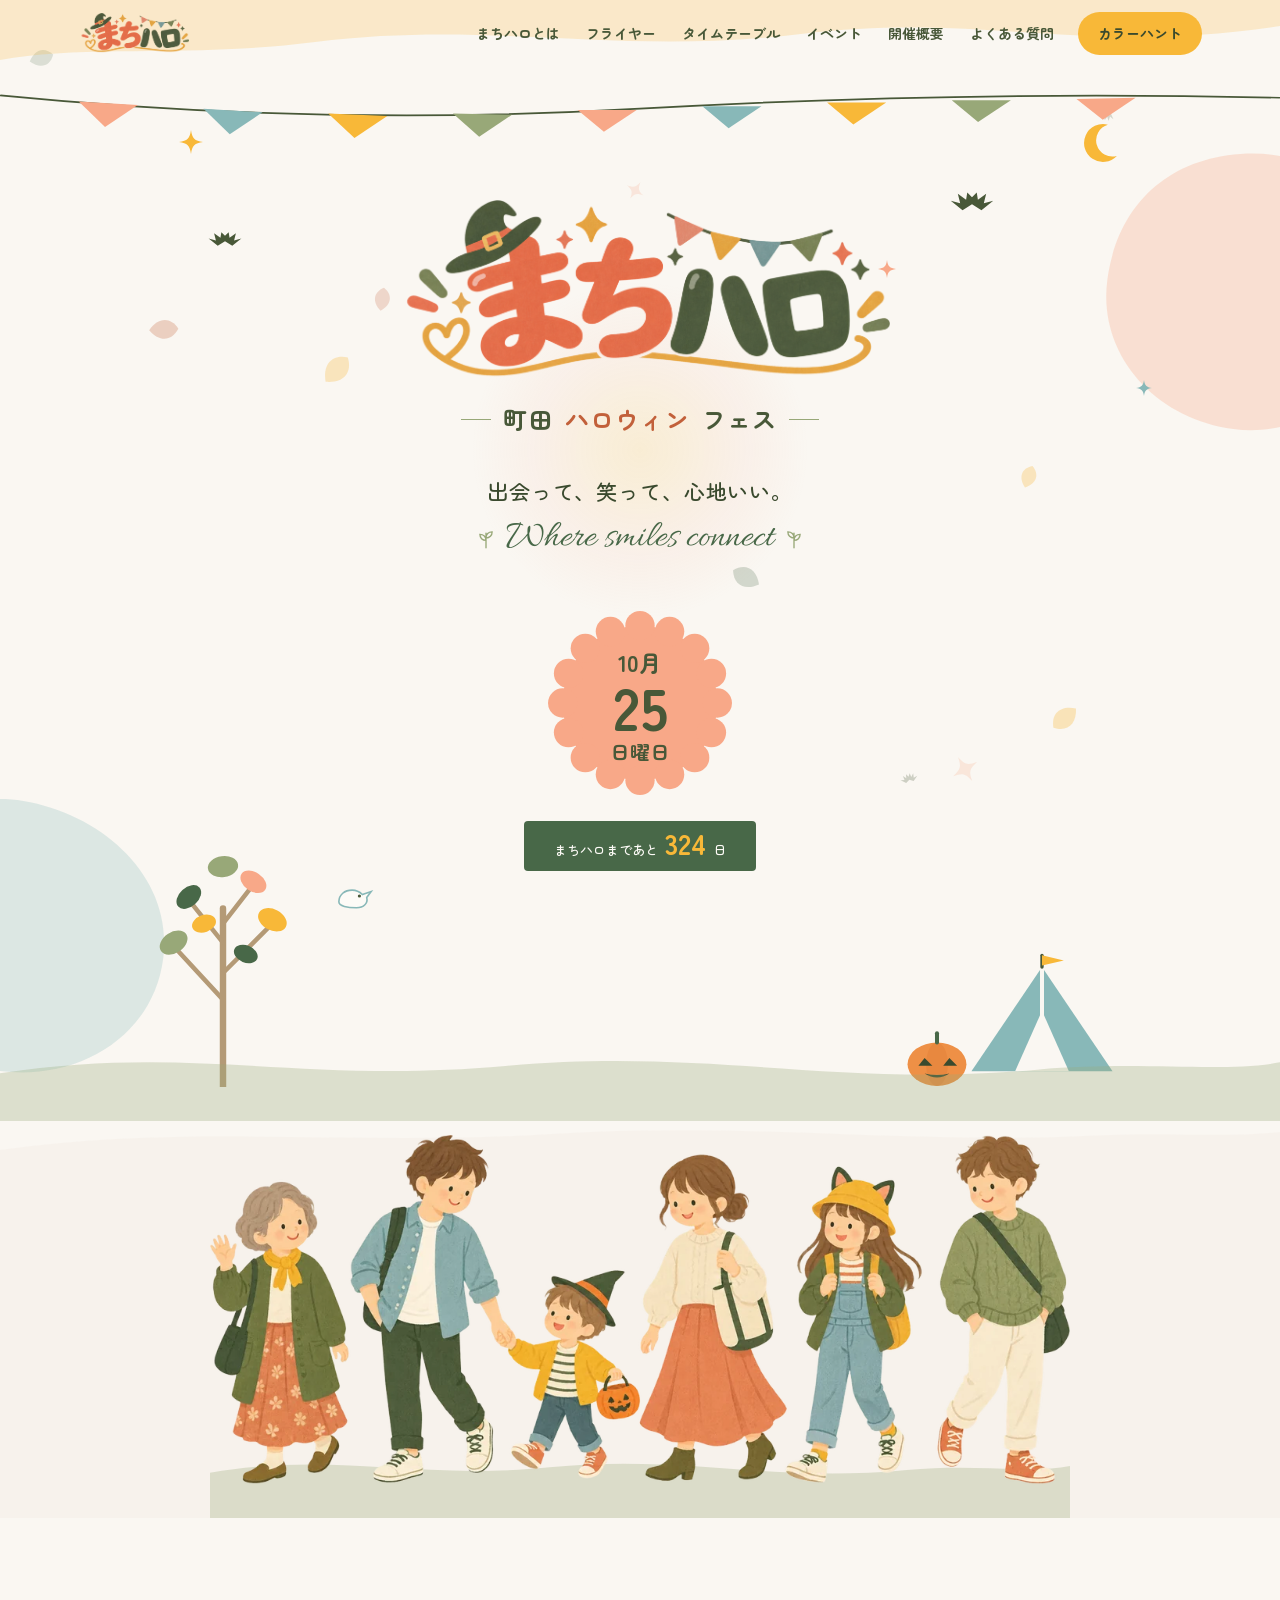
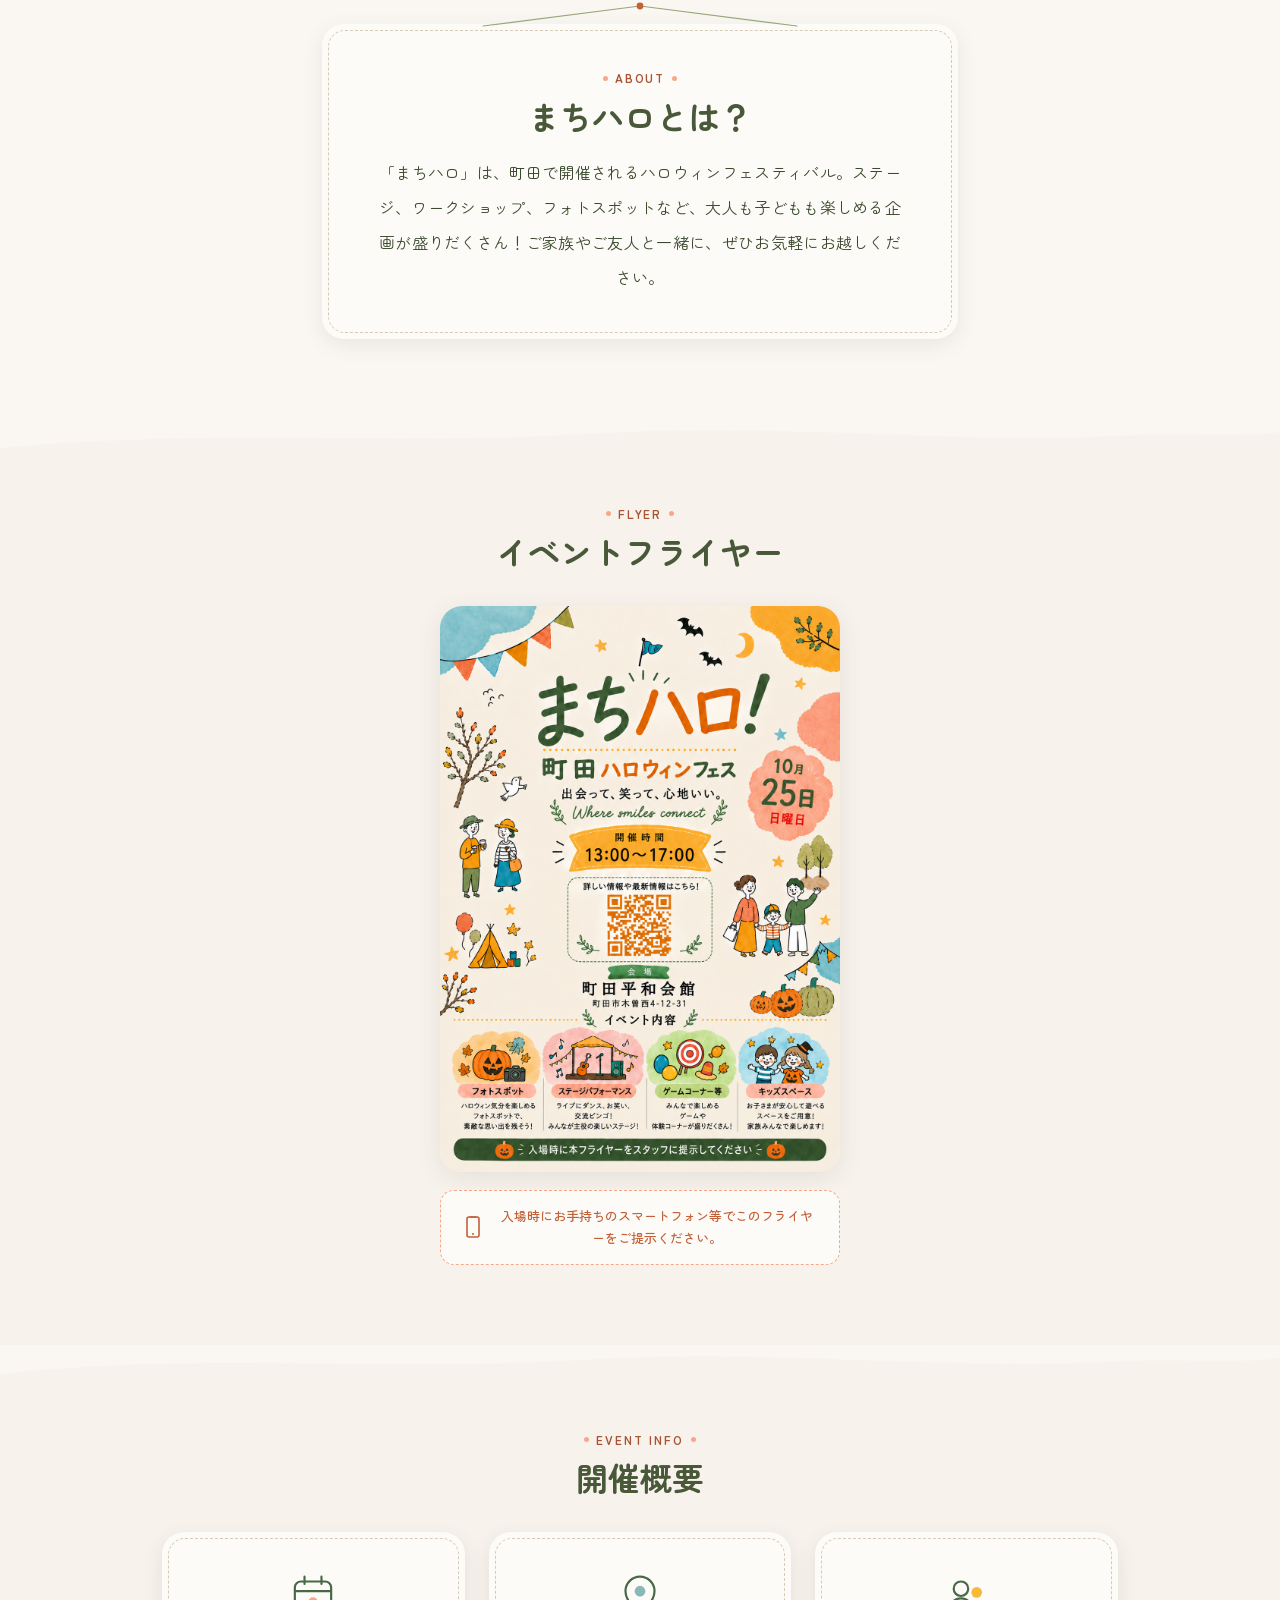
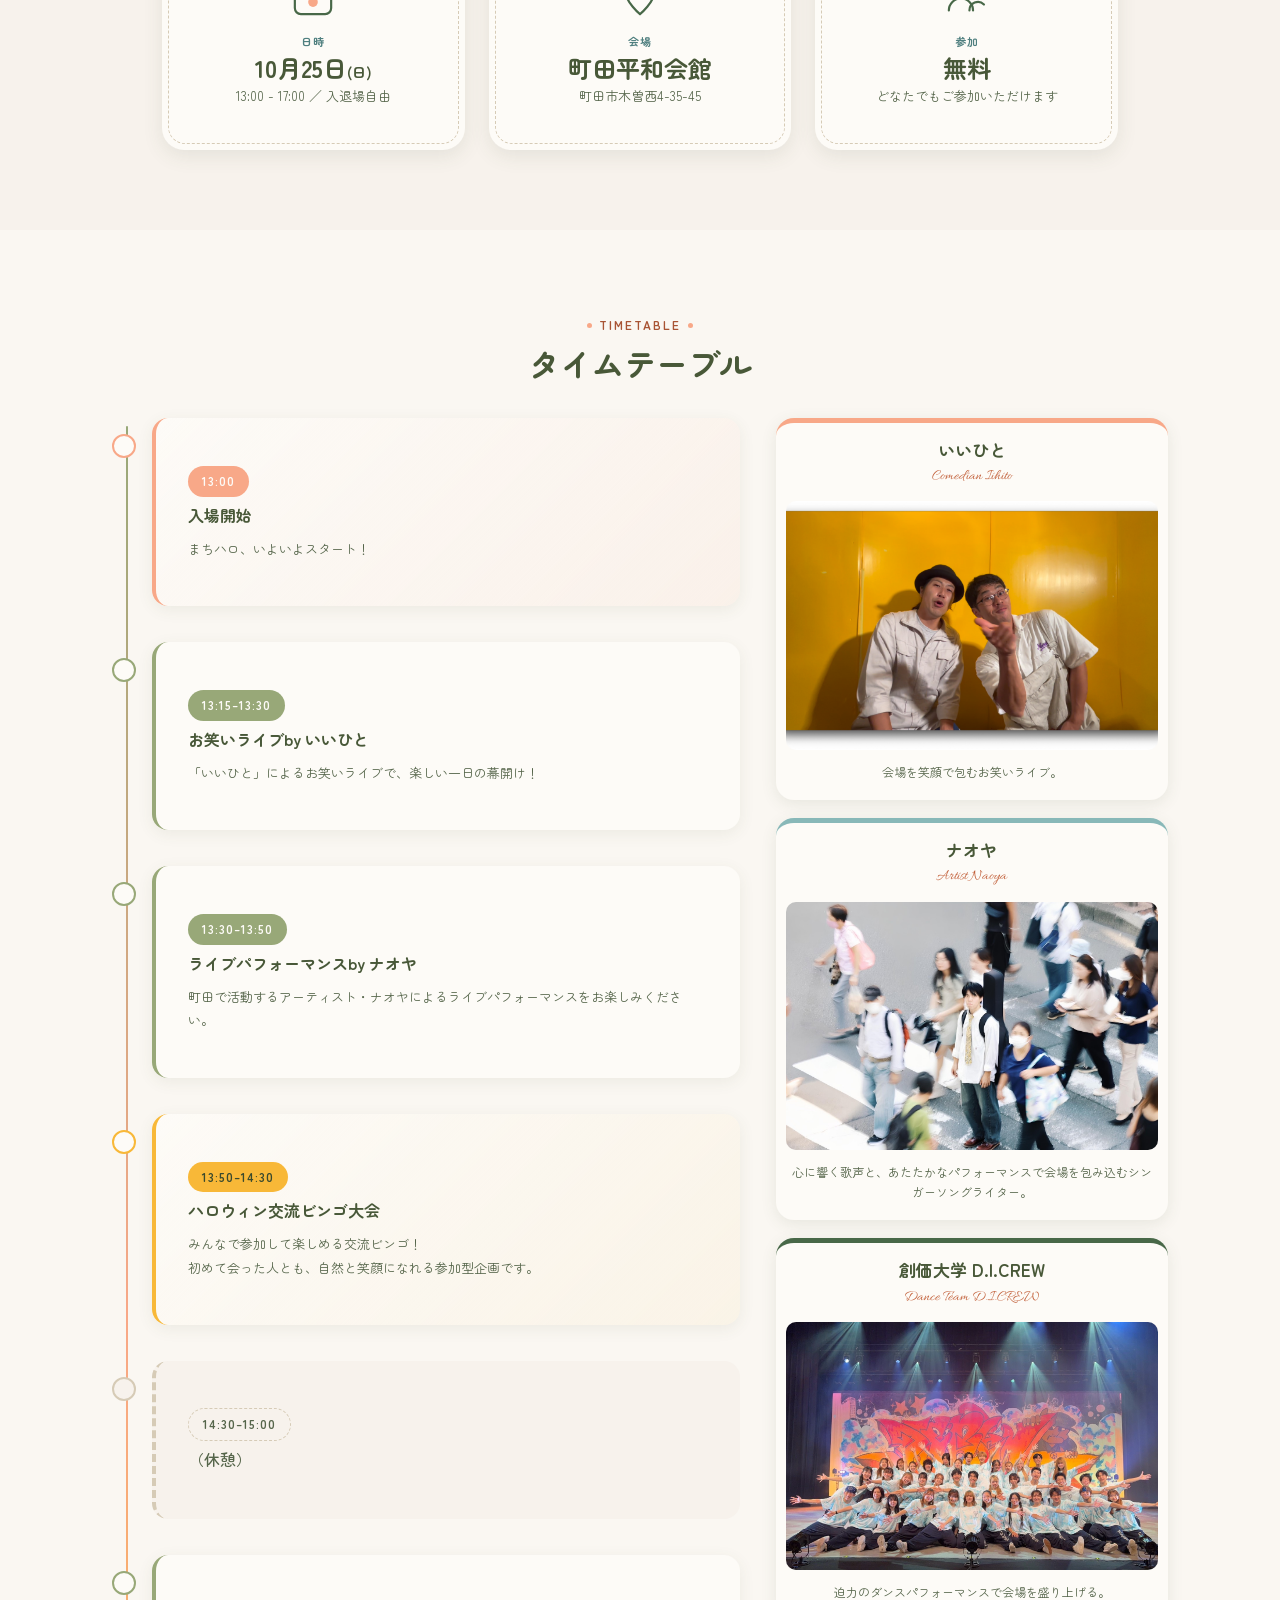
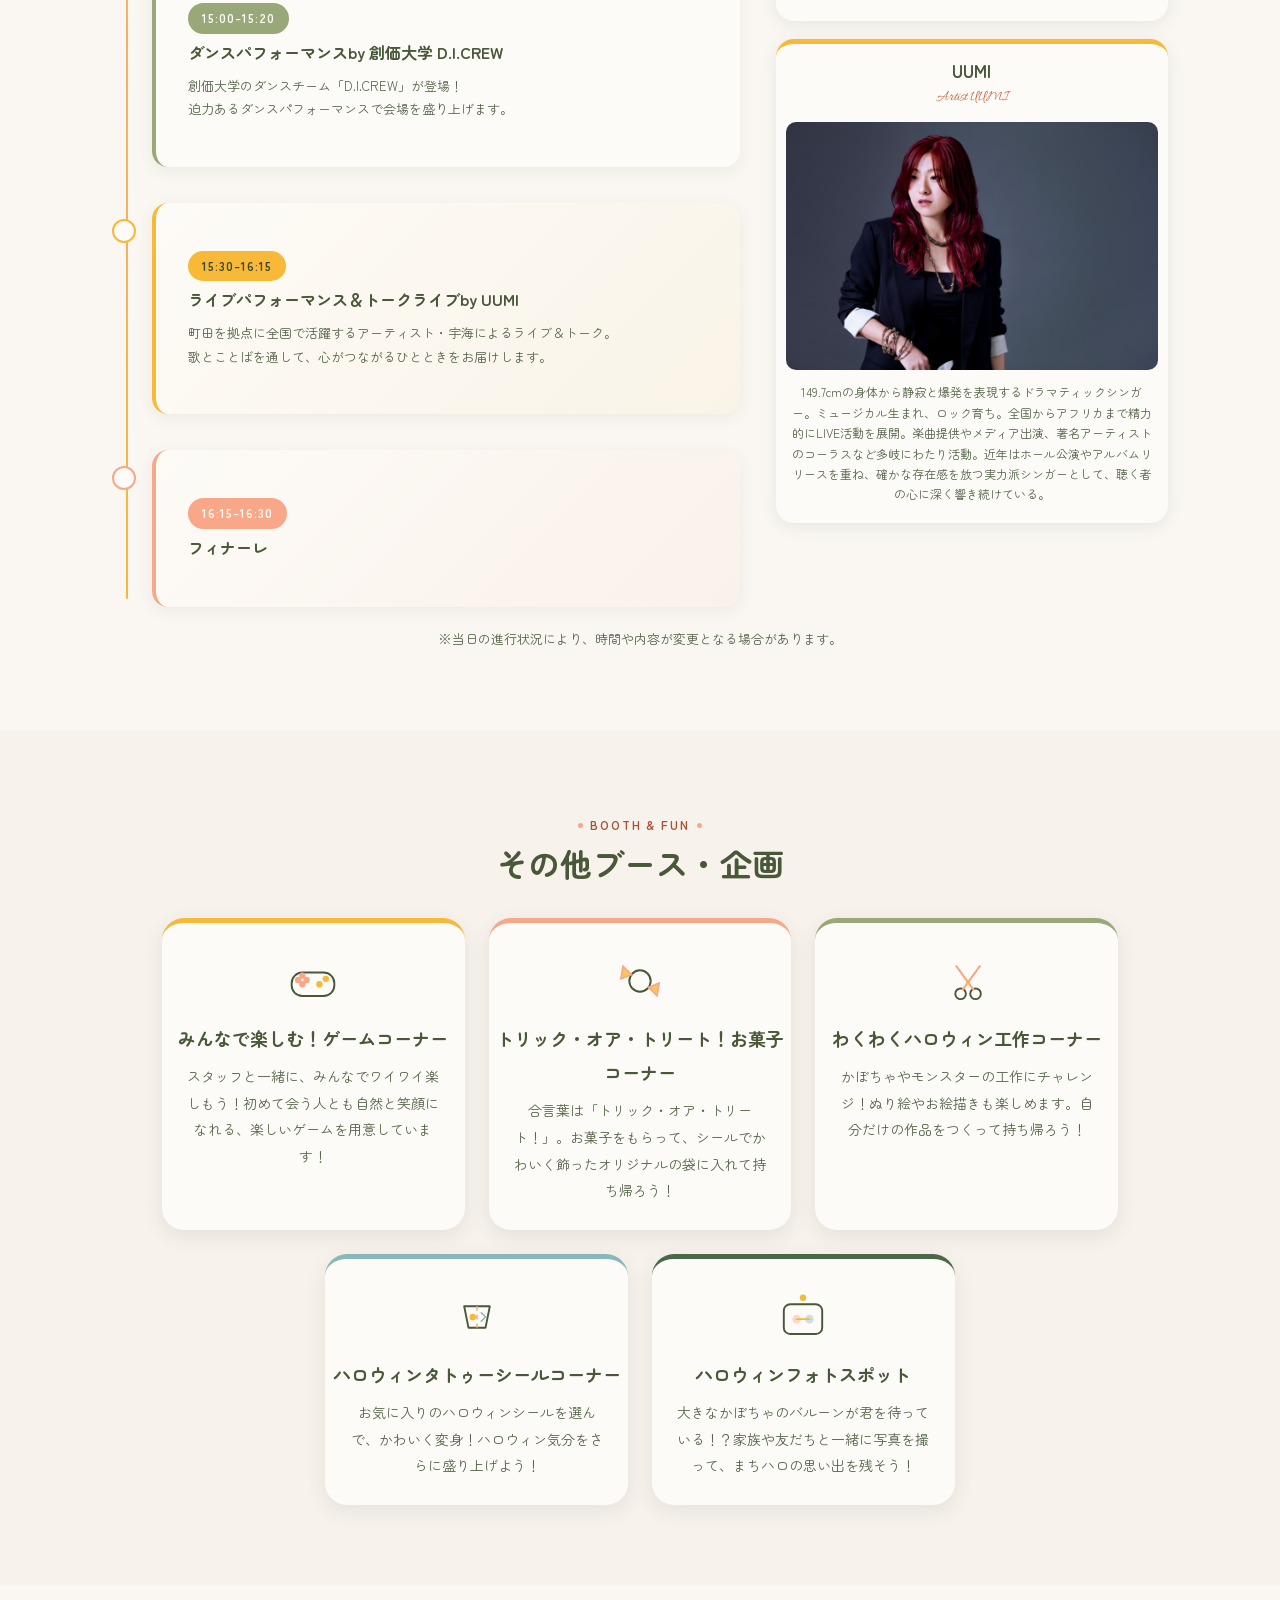
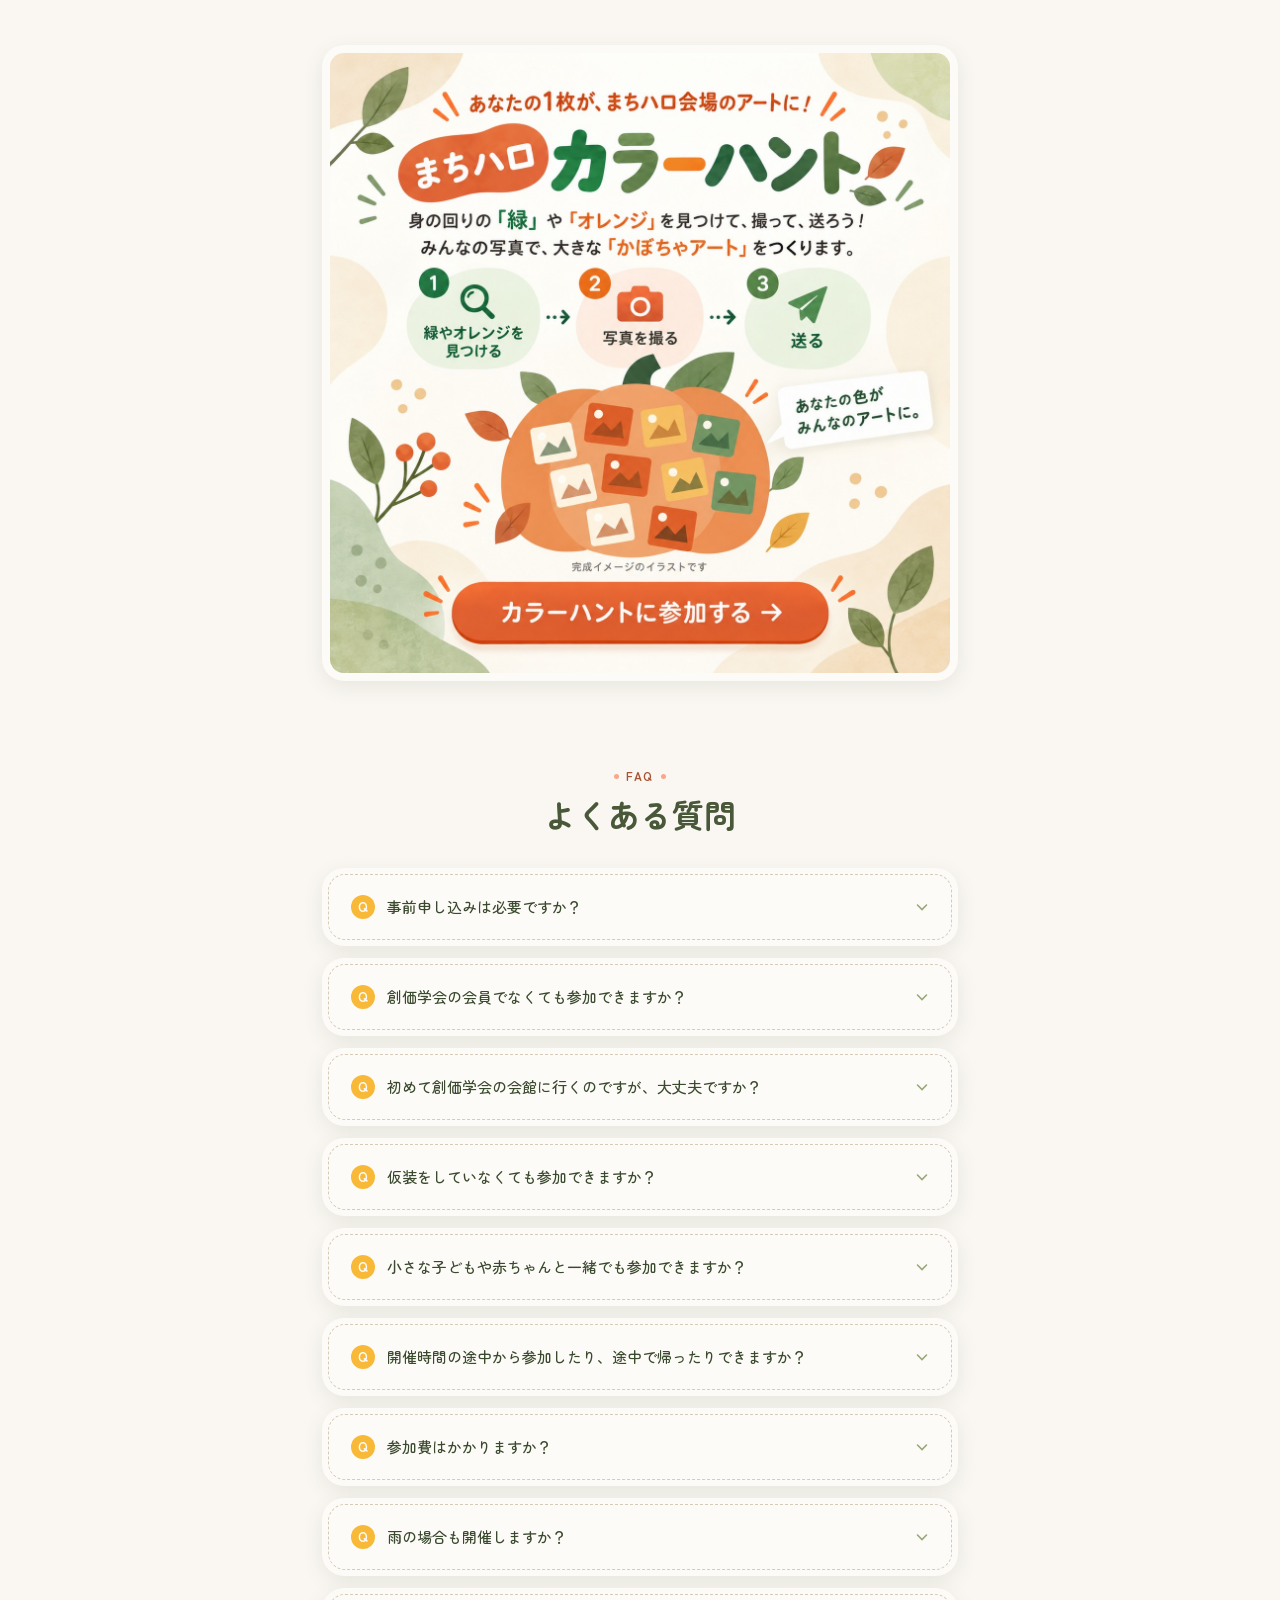
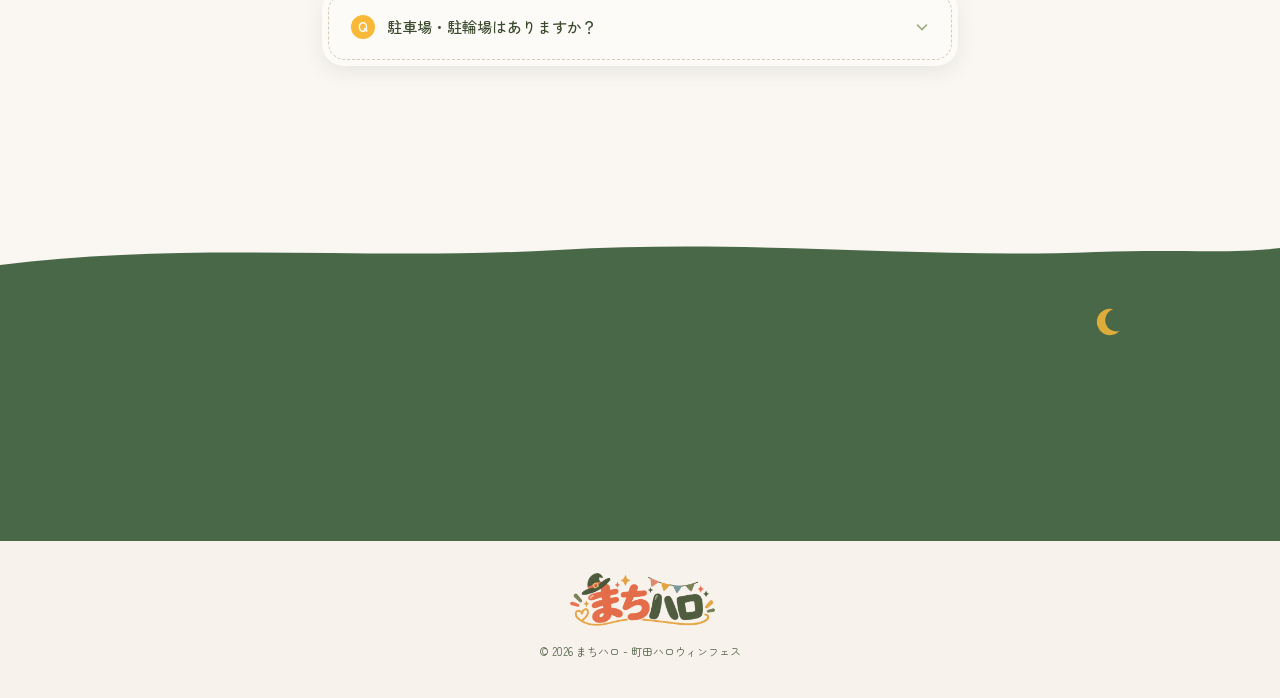
==== commit df184e3e: "Add files via upload" ====
--- a/index.html
+++ b/index.html
@@ -251,7 +251,7 @@
 
             <div class="flyer-single reveal">
                 <div class="flyer-card" id="flyer-front-card">
-                    <img src="assets/flyer-front.JPG" alt="まちハロ フライヤー" width="768" height="1024" loading="lazy">
+                    <img src="assets/flyer-front.png" alt="まちハロ フライヤー" width="768" height="1024" loading="lazy">
                 </div>
                 <div class="flyer-notice">
                     <svg viewBox="0 0 24 24" aria-hidden="true" class="flyer-notice-icon">
@@ -479,9 +479,9 @@
                             <circle cx="42" cy="28" r="3" fill="var(--yellow)" />
                         </svg>
                     </div>
-                    <h3>ゲームコーナー</h3>
+                    <h3>みんなで楽しむ！ゲームコーナー</h3>
                     <p class="event-desc">
-                        小さなお子様も楽しめるキッズスペースをご用意！遊んだり、工作したり、ひと休みしたり、みんなでゆったり「まちハロ」を楽しもう！「トリックオアトリート！」といえば、お菓子がもらえるかも！？</p>
+                        スタッフと一緒に、みんなでワイワイ楽しもう！初めて会う人とも自然と笑顔になれる、楽しいゲームを用意しています！</p>
                 </div>
 
                 <div class="event-card reveal" style="--delay:.1s">
@@ -494,9 +494,9 @@
                             <path d="M38 36 L46 44 L48 32 Z" fill="none" stroke="var(--coral)" stroke-width="1.5" />
                         </svg>
                     </div>
-                    <h3>お菓子コーナー</h3>
+                    <h3>トリック・オア・トリート！お菓子コーナー</h3>
                     <p class="event-desc">
-                        小さなお子様も楽しめるキッズスペースをご用意！遊んだり、工作したり、ひと休みしたり、みんなでゆったり「まちハロ」を楽しもう！「トリックオアトリート！」といえば、お菓子がもらえるかも！？</p>
+                        合言葉は「トリック・オア・トリート！」。お菓子をもらって、シールでかわいく飾ったオリジナルの袋に入れて持ち帰ろう！</p>
                 </div>
 
                 <div class="event-card reveal" style="--delay:.2s">
@@ -509,9 +509,9 @@
                             <circle cx="31" cy="31" r="2" fill="var(--yellow)" />
                         </svg>
                     </div>
-                    <h3>工作コーナー</h3>
+                    <h3>わくわくハロウィン工作コーナー</h3>
                     <p class="event-desc">
-                        小さなお子様も楽しめるキッズスペースをご用意！遊んだり、工作したり、ひと休みしたり、みんなでゆったり「まちハロ」を楽しもう！「トリックオアトリート！」といえば、お菓子がもらえるかも！？</p>
+                        かぼちゃやモンスターの工作にチャレンジ！ぬり絵やお絵描きも楽しめます。自分だけの作品をつくって持ち帰ろう！</p>
                 </div>
 
                 <div class="event-card reveal" style="--delay:.3s">
@@ -525,9 +525,9 @@
                                 stroke-linecap="round" />
                         </svg>
                     </div>
-                    <h3>ハロウィンタトゥシールコーナー</h3>
+                    <h3>ハロウィンタトゥーシールコーナー</h3>
                     <p class="event-desc">
-                        小さなお子様も楽しめるキッズスペースをご用意！遊んだり、工作したり、ひと休みしたり、みんなでゆったり「まちハロ」を楽しもう！「トリックオアトリート！」といえば、お菓子がもらえるかも！？</p>
+                        お気に入りのハロウィンシールを選んで、かわいく変身！ハロウィン気分をさらに盛り上げよう！</p>
                 </div>
 
                 <div class="event-card reveal" style="--delay:.4s">
@@ -541,8 +541,8 @@
                             <circle cx="30" cy="12" r="3" fill="var(--yellow)" />
                         </svg>
                     </div>
-                    <h3>フォトスポット</h3>
-                    <p class="event-desc">大きなかぼちゃのバルーンが君を待っている！？みんなで記念撮影をして、思い出を作ろう！</p>
+                    <h3>ハロウィンフォトスポット</h3>
+                    <p class="event-desc">大きなかぼちゃのバルーンが君を待っている！？家族や友だちと一緒に写真を撮って、まちハロの思い出を残そう！</p>
                 </div>
 
             </div>
--- a/style.css
+++ b/style.css
@@ -835,9 +835,10 @@
     .tt-timeline { padding-left: 40px; }
     .tt-timeline::before { left: 14px; }
     .tt-dot { left: -40px; width: 24px; height: 24px; }
-    .tt-card { padding: 18px 22px; }
+    .tt-card { padding: 46px 32px; }
+    .tt-item { padding-bottom: 36px; }
     .tt-name { font-size: 16px; }
-    .tt-desc { font-size: 13px; }
+    .tt-desc { font-size: 13px; margin-top: 10px; }
     .tt-time { font-size: 12px; padding: 4px 14px; }
     .tt-note { font-size: 13px; }
     .tt-artist-name { font-size: 17px; }
